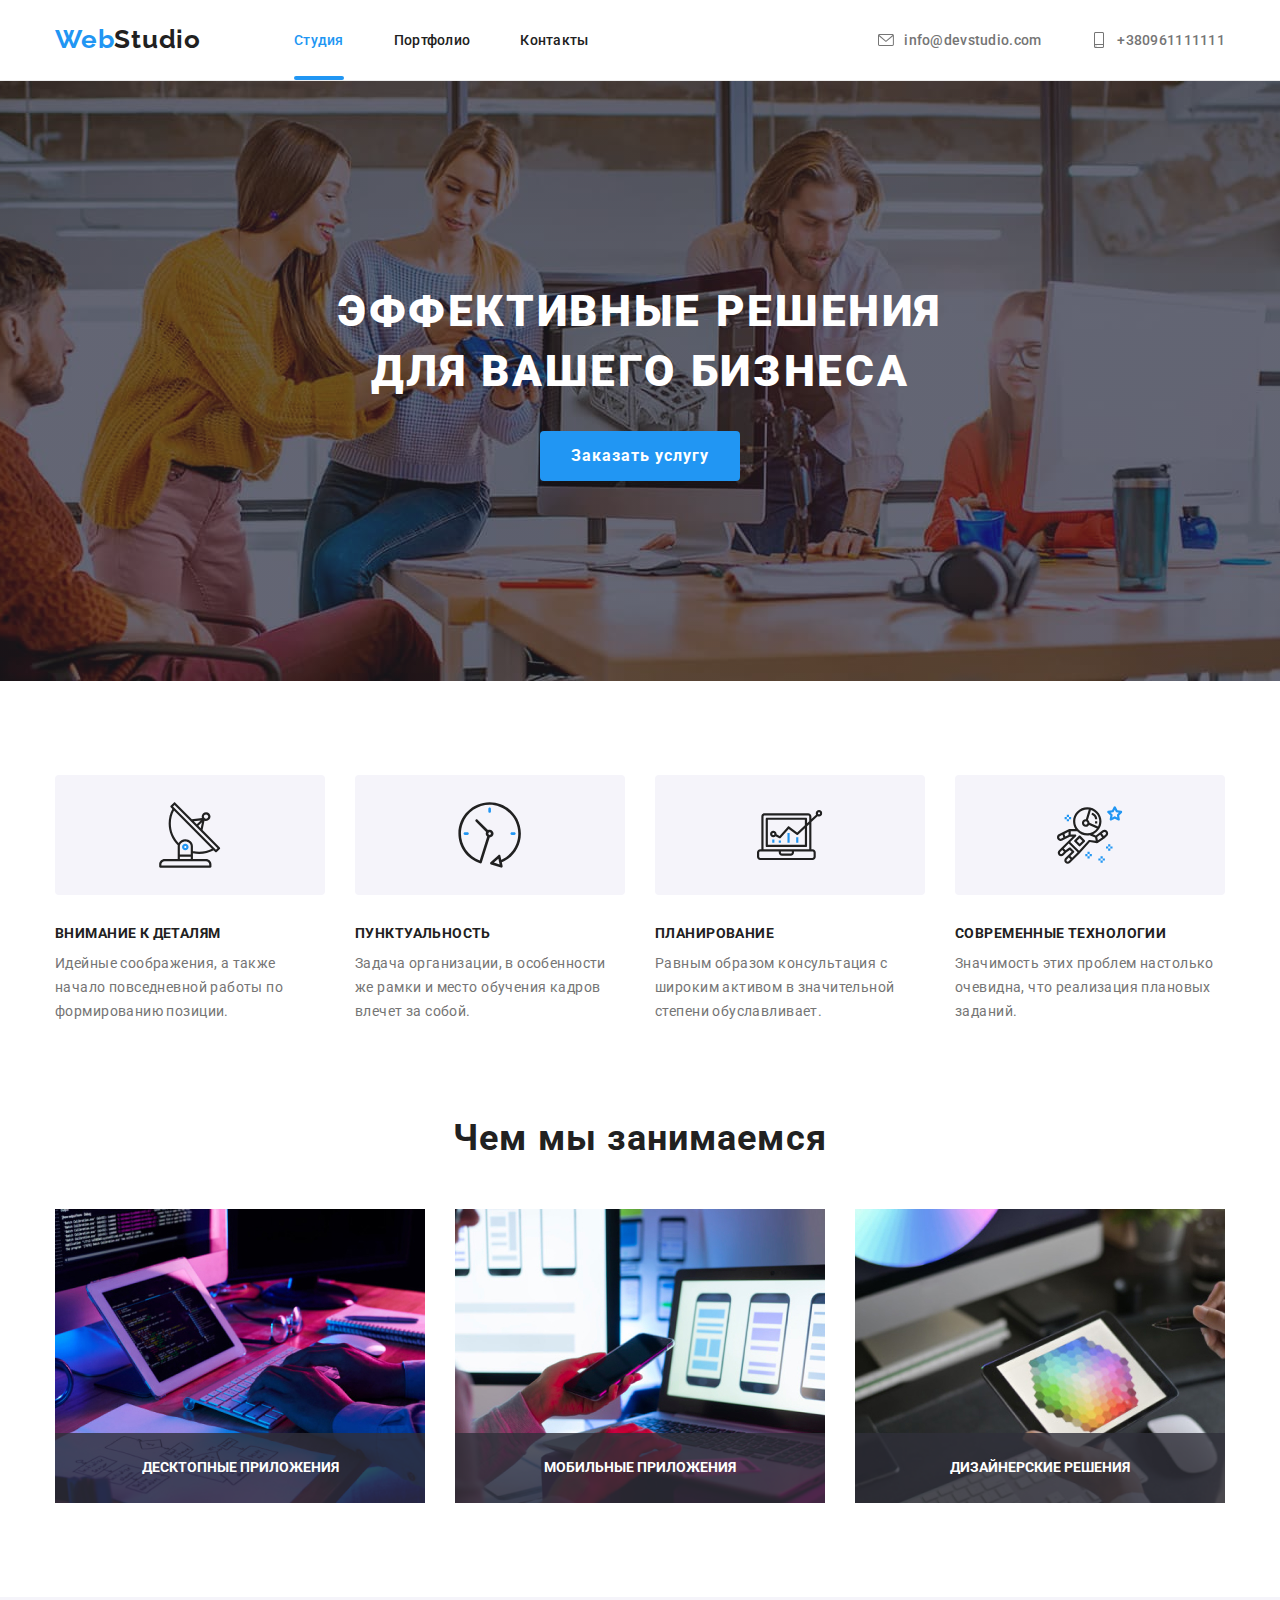
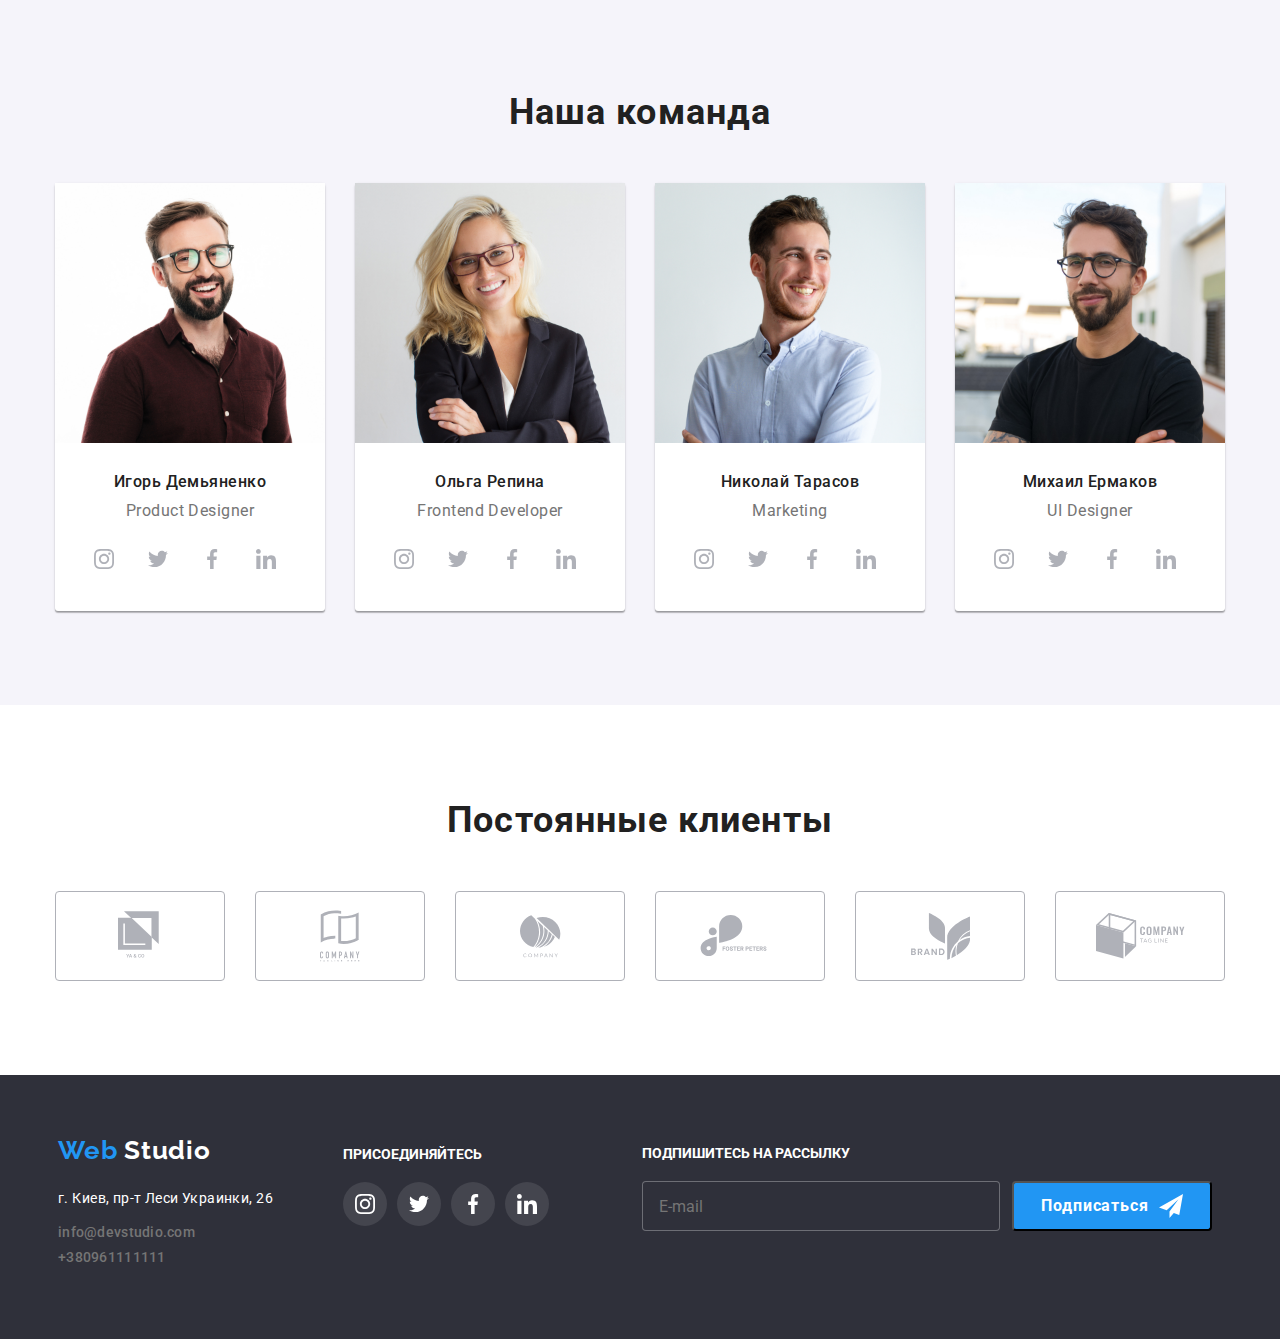
==== index.html @ b6a10d03 "добавила файлы из прошлой рабооты" ====
<!DOCTYPE html>
<html lang="ru">


<head>

<meta charset="UTF-8">
    <meta name="viewport" content="width=device-width, initial-scale=1.0">

    <title>WebStudio</title>

    <!--Подключение файлов-->

<link rel="stylesheet" href="https://cdnjs.cloudflare.com/ajax/libs/modern-normalize/1.0.0/modern-normalize.min.css">
<link rel="stylesheet" href="./CSS/style.css">
<link rel="stylesheet" href="./prettierrc.yaml">
<link href = "https://fonts.googleapis.com/css2?family=Raleway:wght@700&family=Roboto:wght@400;500;700;900&display=swap"
rel = "stylesheet"/>

<body class="font">
    <!--Шапка сайта-->


    <header class="header">
<!--CONTAINER-->
<div class="container nav">
        <nav class="header-nav">
        <a class="text" href="/" ><span class="webtext">Web</span>Studio</a>
        <ul class="nav-list">
            <li class="menu-item"> <a class=" menu-link current" href="./index.html">Студия</a></li>
            <li> <a  class="menu-link" href="./portfolio.html" >Портфолио</a></li>
            <li> <a  class="menu-link" href="#contacts">Контакты</a></li>
        </ul>
        </nav>


        <ul class="contacts-list">
 <li>
     <a class="email" href="info@devstudio">
     <svg class="icon-mail" width="16px" height="12px">
         <use href="./IMG/symbol-defs.svg#icon-envelope">

         </use>
     </svg>
    
    info@devstudio.com</a>
</li>
 <li>
     <a class="email" href="+380961111111">
    <svg class="icon-mail" width="10px" height="16px">
        <use href="./IMG/symbol-defs.svg#icon-smartphone">

        </use>
    </svg>
    +380961111111</a>
</li>
        </ul>
    </div>
    </header>


    <main>
    <!--Герой сайта-->

        <section class="section1">
            <!--CONTAINER-->
<div class="container">
            <h1 class="titlemain">ЭФФЕКТИВНЫЕ РЕШЕНИЯ <br> ДЛЯ ВАШЕГО БИЗНЕСА</h1>
            
            <button data-modal-open type="button" class="bottons_hero"> Заказать услугу</button>
        </div>
        
        </section>
    
    <!--Особенности-->
    <section class="section-box">
        <!--CONTAINER-->
<div class="container">
        <ul class="boxes">
            <li>
                <div class="list-icon">
                    <svg class="icon">
                        <use href="./IMG/symbol-defs.svg#icon-antenna">

                        </use>
                    </svg>
            </div>
            <h3 class="box">Внимание к деталям</h3><p class="p1">Идейные соображения, а также начало повседневной работы по формированию позиции.</p></li>
           
            <li><div class="list-icon">
                <svg class="icon">
                    <use href="./IMG/symbol-defs.svg#icon-clock">

                    </use>
                </svg>
        </div> <h3 class="box">Пунктуальность</h3><p class="p1"> Задача организации, в особенности же рамки и место обучения кадров влечет за собой.</p></li>
           
            <li> <div class="list-icon">
                <svg class="icon">
                    <use href="./IMG/symbol-defs.svg#icon-diagram">

                    </use>
                </svg>
        </div><h3 class="box">Планирование</h3><p class="p1" > Равным образом консультация с широким активом в значительной степени обуславливает.</p></li>
          
            <li> <div class="list-icon">
                <svg class="icon">
                    <use href="./IMG/symbol-defs.svg#icon-astronaut">

                    </use>
                </svg>
        </div><h3 class="box">Современные технологии</h3><p class="p1"> Значимость этих проблем настолько очевидна, что реализация плановых заданий.</p></li>   
        </ul></div>
    </section>


    <!--Чем мы занимаемся-->
    <section class="section-work">
        <!--CONTAINER-->
<div class="container block">
        <h2 class="tittleimg">Чем мы занимаемся</h2>
        <ul class="workphotos">
            <li>
                <div class="image-tumb">
                <img src="./IMG/img.jpg" alt="мужчина печатает на клавитатуре" width="370" height="294" />
            <div class="image-overlay">
                <p>Десктопные приложения</p>
            </div>
            </div></li>
            <li>

                <div class="image-tumb">
                <img src="./IMG/img222.jpg" alt="девушка за ноутбуком держит в руке телефон" width="370" height="294" />
           <div class="image-overlay">
               <p>Мобильные приложения</p>
            </div>
           </div>
        </li>
             <li>
                     <div class="image-tumb">
                         <img src="./IMG/img333.jpg" alt="девушка держит в руке планшет с изображением цветовой гаммы" width="370" height="294" />
                         <div class="image-overlay">
                            <p>Дизайнерские решения</p>
                        </div></div>
                        </li>
        </ul>
    </div>

    </section>


    <!--Наша команда-->
<section class="comand-box">
    <!--CONTAINER-->
<div class="container">
                    <h2 class="textcomand">Наша команда</h2>
                    <ul class="comand">
                        <li class="workers">
                            <img src="./IMG/ProductDesigner.jpg" alt="Член команды " width="270" height="260" />
                            <div class="pfoff">
                                <h3 class="human">Игорь Демьяненко</h3>
                                <p class="profession">Product Designer</p>
                                <ul class="social-list-comand">
                                    <li class="social-item-comand">
                                        <a class="social-link-comand" href="#">
                                            <svg class="social-icon-comand">
                                                <use href="./IMG/symbol-defs.svg#icon-instagram"></use>
                                            </svg>
                                        </a>
                                    </li>
                                    <li class="social-item-comand">
                                        <a class="social-link-comand" href="#">
                                            <svg class="social-icon-comand">
                                                <use href="./IMG/symbol-defs.svg#icon-twitter"></use>
                                            </svg>
                                        </a>
                                    </li>
                                    <li class="social-item-comand">
                                        <a class="social-link-comand" href="#">
                                            <svg class="social-icon-comand">
                                                <use href="./IMG/symbol-defs.svg#icon-facebook"></use>
                                            </svg>
                                        </a>
                                    </li>
                                    <li class="social-item-comand">
                                        <a class="social-link-comand" href="#">
                                            <svg class="social-icon-comand">
                                                <use href="./IMG/symbol-defs.svg#icon-linkedin"></use>
                                            </svg>
                                        </a>
                                    </li>
                                </ul>
                            </div>
                        </li>
                        <li class="workers">
                            <img src="./IMG/FrontendDeveloper.jpg" alt="Член команды " width="270" height="260" />
                            <div class="pfoff">
                                <h3 class="human">Ольга Репина</h3>
                                <p class="profession">Frontend Developer</p>
                                <ul class="social-list-comand">
                                    <li class="social-item-comand">
                                        <a class="social-link-comand" href="#">
                                            <svg class="social-icon-comand">
                                                <use href="./IMG/symbol-defs.svg#icon-instagram"></use>
                                            </svg>
                                        </a>
                                    </li>
                                    <li class="social-item-comand">
                                        <a class="social-link-comand" href="#">
                                            <svg class="social-icon-comand">
                                                <use href="./IMG/symbol-defs.svg#icon-twitter"></use>
                                            </svg>
                                        </a>
                                    </li>
                                    <li class="social-item-comand">
                                        <a class="social-link-comand" href="#">
                                            <svg class="social-icon-comand">
                                                <use href="./IMG/symbol-defs.svg#icon-facebook"></use>
                                            </svg>
                                        </a>
                                    </li>
                                    <li class="social-item-comand">
                                        <a class="social-link-comand" href="#">
                                            <svg class="social-icon-comand">
                                                <use href="./IMG/symbol-defs.svg#icon-linkedin"></use>
                                            </svg>
                                        </a>
                                    </li>
                                </ul>
                            </div>
                        </li>
                        <li class="workers">
                            <img src="./IMG/Marketing.jpg" alt="Член команды " width="270" height="260" />
                            <div class="pfoff">
                                <h3 class="human">Николай Тарасов</h3>
                                <p class="profession">Marketing</p>
                                <ul class="social-list-comand">
                                    <li class="social-item-comand">
                                        <a class="social-link-comand" href="#">
                                            <svg class="social-icon-comand">
                                                <use href="./IMG/symbol-defs.svg#icon-instagram"></use>
                                            </svg>
                                        </a>
                                    </li>
                                    <li class="social-item-comand">
                                        <a class="social-link-comand" href="#">
                                            <svg class="social-icon-comand">
                                                <use href="./IMG/symbol-defs.svg#icon-twitter"></use>
                                            </svg>
                                        </a>
                                    </li>
                                    <li class="social-item-comand">
                                        <a class="social-link-comand" href="#">
                                            <svg class="social-icon-comand">
                                                <use href="./IMG/symbol-defs.svg#icon-facebook"></use>
                                            </svg>
                                        </a>
                                    </li>
                                    <li class="social-item-comand">
                                        <a class="social-link-comand" href="#">
                                            <svg class="social-icon-comand">
                                                <use href="./IMG/symbol-defs.svg#icon-linkedin"></use>
                                            </svg>
                                        </a>
                                    </li>
                                </ul>
                            </div>
                        </li>
                        <li class="workers">
                            <img src="./IMG/UIDesigner.jpg" alt="Член команды " width="270" height="260" />
                            <div class="pfoff">
                                <h3 class="human">Михаил Ермаков</h3>
                                <p class="profession">UI Designer</p>
                                <ul class="social-list-comand">
                                    <li class="social-item-comand">
                                        <a class="social-link-comand" href="#">
                                            <svg class="social-icon-comand">
                                                <use href="./IMG/symbol-defs.svg#icon-instagram"></use>
                                            </svg>
                                        </a>
                                    </li>
                                    <li class="social-item-comand">
                                        <a class="social-link-comand" href="#">
                                            <svg class="social-icon-comand">
                                                <use href="./IMG/symbol-defs.svg#icon-twitter"></use>
                                            </svg>
                                        </a>
                                    </li>

                                    <li class="social-item-comand">
                                        <a class="social-link-comand" href="#">
                                            <svg class="social-icon-comand">
                                                <use href="./IMG/symbol-defs.svg#icon-facebook"></use>
                                            </svg>
                                        </a>
                                    </li>
                                    <li class="social-item-comand">
                                        <a class="social-link-comand" href="#">
                                            <svg class="social-icon-comand">
                                                <use href="./IMG/symbol-defs.svg#icon-linkedin"></use>
                                            </svg>
                                        </a>
                                    </li>
                                </ul>
                            </div>
                        </li>
                    </ul>
                </div>
            </section>

<section class="Clients">
    <!--CONTAINER-->
<div class="container">
    <h2 class="textcomand"> Постоянные клиенты</h2>
    <ul class="clients-list">
        <li><a href="#">
        
            <svg class="logos" width="45" height="50" >
                <use href="./IMG/symbol-defs.svg#icon-logo-1">

                </use>
            </svg>
        </a></li>
        <li><a href="#">
            
            <svg class="logos" width="40" height="52">
            <use href="./IMG/symbol-defs.svg#icon-logo-2">

            </use>
        </svg></a></li>
        <li><a href="#">
            
            <svg class="logos" width="41" height="43">
            <use href="./IMG/symbol-defs.svg#icon-logo-3">

            </use>
        </svg></a></li>
        <li><a href="#">
            
            <svg class="logos" width="80" height="42">
            <use href="./IMG/symbol-defs.svg#icon-logo-4">

            </use>
        </svg></a></li>
        <li><a href="#">
            
            <svg class="logos" width="59" height="47">
            <use href="./IMG/symbol-defs.svg#icon-logo-5">

            </use>
        </svg></a></li>
        <li><a href="#">
            
            <svg class="logos" width="89" height="46">
            <use href="./IMG/symbol-defs.svg#icon-logo-6">

            </use>
        </svg></a></li>
    </ul>
</div>



</section>
</main>
<!--Подвал-->

<!--CONTAINER-->


<footer class="page-footer">
    <div class="container-footer">
        <div class="container-icon">
        <div class="footer-address">
    <div class="logo">
    <a class="textfooter"
     href="/">
     <span class="webtext">Web</span>
     Studio
    </a>
    </div>
    <address>
        <p class="adress">г. Киев, пр-т Леси Украинки, 26</p>
        <ul class=" email">
    <li>
        <a class="email" href="mailto:info@devstudio">info@devstudio.com</a>
    </li>
    <li>
        <a class="email" href="tel:+380961111111">+380961111111</a>
    </li>
</ul>
    </address></div> 



     <div class="social">
         <p class="textsocial"> ПРИСОЕДИНЯЙТЕСЬ</p>



         <ul class="social-list">
             <li class="social-item"> <a class="social-link" href="#"> 
                 <svg class="social-icon" width="20px" height="20px">
                     <use href="./IMG/symbol-defs.svg#icon-instagram">

                     </use>
                </svg></a>
             </li>
             <li class="social-item"><a class="social-link" href="#"> 
                <svg class="social-icon" width="20px" height="20px">
                    <use href="./IMG/symbol-defs.svg#icon-twitter">

                    </use>
               </svg></a></li>
             <li class="social-item" ><a class="social-link" href="#"> 
                <svg class="social-icon" width="20px" height="20px">
                    <use href="./IMG/symbol-defs.svg#icon-facebook">

                    </use>
               </svg></a></li>
             <li class="social-item"><a class="social-link" href="#"> 
                <svg class="social-icon" width="20px" height="20px">
                    <use href="./IMG/symbol-defs.svg#icon-linkedin">

                    </use>
               </svg></a></li>

        
         </ul>
        </div></div>
        
        <div class="mailing-box">
            <form class="form-mailing">
           <p class="mailing-tittle">Подпишитесь на рассылку</p>
        <div class="mailing-mail"><label>
        <input class="mailing-input" type="email" name="E-mail" placeholder="E-mail"></label>
        <button type="submit" class="button-mailing">Подписаться
            <svg class="icon-send" width="24" height="24"> 
        <use href="./IMG/symbol-defs.svg#icon-icon-send"></use>
            </svg>
            
        </button></div>
        </form>
        </div>
     



</div>

</footer>
<div class="backdrop is-hidden" data-modal>

    <div class="modal">
        
        <button class="modal-close" data-modal-close >
            <svg class="close" width="11" height="11">
                <use href="./IMG/symbol-defs.svg#icon-Vector">

                </use>
            </svg>
        </button> 


        <p class="title-modal">Оставьте свои данные, мы вам перезвоним</p>

<form class="form-modal">

<label class="label-form-name" for="names"> Имя</label>
<div class="svg-icon-modal">
 <input class="form-text" type="text" name="names" id="names">
 <svg class="svg-icon-main" width="18" height="18">
    <use class="svg-person" href="./IMG/symbol-defs.svg#icon-person-black">

    </use>
</svg></div>
 

 <label class="label-form-name" for="phone"> Телефон</label>
 <div class="svg-icon-modal">
     <input class="form-text" type="tel" name="phone" id="phone">
 <svg class="svg-icon-main" width="18" height="18">
    <use class="svg-person" href="./IMG/symbol-defs.svg#icon-phone-black"></use>
</svg>
</div>

  
 <label class="label-form-name" for="email"> Почта </label>
 <div class="svg-icon-modal">
 <input class="form-text" type="email" name="email" id="email" >
 <svg class="svg-icon-main" width="18" height="18">
    <use href="./IMG/symbol-defs.svg#icon-email-black">

    </use>
</svg></div>

<label class="label-form-name " for="text">Коментарий</label>
<textarea  
 class="form-comentar" 
 name="comment" id="text" 
 rows="30" 
 placeholder="Введите текст">
</textarea>



<label for="confirm" class="check">
    <input id="confirm" class="check-input" type="checkbox" checked />
    <span class="check-mark">
        <svg class="svg-icon-main" width="18" height="18">
            <use href="./IMG/symbol-defs.svg#icon-icon-input"></use>
        </svg>
    </span>
    <span class="check-text">
        Соглашаюсь с рассылкой и принимаю
        <a href="#">Условия договора</a>
    </span>
</label>


<button class="button-form" type="submit"> Отправить </button>

</form>
    </div>
         </div>
    


<script src="./Js/modal.js"></script>
</body>
</html>
---- CSS/style.css ----
/*Переменные*/
:root {
  --black-text: rgba(33, 33, 33, 1);
  --blue-text: rgba(33, 150, 243, 1);
  --gray-text: rgba(117, 117, 117, 1);
  --white-text: rgba(255, 255, 255, 1);

  --transparent-text06: rgba(255, 255, 255, 0.6);

  --header: rgba(255, 255, 255, 1);
  --footer: rgba(47, 48, 58, 1);

  --booton: rgba(245, 244, 250, 1);

  --background: rgba(47, 48, 58, 1);

  --background-icon: rgba(255, 255, 255, 0.1);

  --main-gradient: rgba(47, 48, 58, 0.4);
  --client-list: rgba(175, 177, 184, 1);
  --border: rgba(238, 238, 238, 1);
}

:root {
  --timing-function: cubic-bezier(0.4, 0, 0.2, 1);
}

/*Шрифт основной*/
.font {
  font-family: "Roboto", sans-serif;
}

/*CCЫЛКИ ДЛЯ КЛАССА КОНТЕЙНЕР*/

.container {
  width: 1200px;
  padding: 0 15px;
  margin: 0 auto;
}
img {
  display: block;
}

/*header*/

.header-nav,
.nav-list,
.contacts-list,
.nav {
  display: flex;
}

.header-nav,
.nav {
  justify-content: space-between;
  align-items: center;
}
.nav-list a {
  padding-top: 32px;
  padding-bottom: 32px;
}
.nav-list li {
  margin-right: 50px;
}
.nav-list {
  margin-top: 0px;
  margin-bottom: 0px;
  margin-left: 93px;
  padding-left: 0px;
}
.nav-list li:last-child {
  margin-right: 0px;
}
.contacts-list {
  margin: 0px;
  padding: 0px;
  list-style: none;
}
.contacts-list a {
  display: flex;
  align-items: center;
  padding-top: 32px;
  padding-bottom: 32px;
}
.contacts-list li:last-child {
  margin-left: 50px;
}
.header {
  border-bottom: 1px solid rgba(236, 236, 236, 1);
}
.text {
  padding-top: 24px;
  padding-bottom: 25px;
}
.text {
  font-family: "Raleway", sans-serif;
  color: var(--black-text);
  font-weight: 700;
  font-size: 26px;
  line-height: 31px;
  letter-spacing: 0.03em;
  text-decoration: none;
}
.webtext {
  color: var(--blue-text);
}

a.menu-link {
  color: var(--black-text);
  text-decoration: none;
  font-weight: 500;
  font-size: 14px;
  line-height: 16px;
  letter-spacing: 0.02em;
}

.menu-link {
  position: relative;
  transition: color 250ms cubic-bezier(0.4, 0, 0.2, 1);
}
.menu-link:hover,
.menu-link:focus,
.menu-link:active {
  color: var(--blue-text);
}
.menu-link.current {
  color: var(--blue-text);
  font-size: 14px;
  text-decoration: none;
}
.email {
  color: var(--gray-text);
  text-decoration: none;
  font-style: normal;
  font-weight: 500;
  font-size: 14px;
  padding: 0px;
  line-height: 16px;
  letter-spacing: 0.02em;
  transition: color 250ms cubic-bezier(0.4, 0, 0.2, 1);
}
.email:hover {
  color: var(--blue-text);
}
.email:focus {
  color: var(--blue-text);
}

.email li:first-child {
  margin: 0 auto;
  margin-bottom: 9px;
}

.menu-link::after {
  content: "";
  display: block;
  width: 100%;
  height: 4px;
  background-color: var(--blue-text);
  border-radius: 2px;
  position: absolute;
  left: 0;
  bottom: 0;
  opacity: 0;
  transition: opacity 250ms var(--timing-function);
}
.menu-link:hover::after {
  opacity: 1;
}
.menu-link:focus::after {
  opacity: 1;
}
.menu-link.current::after {
  opacity: 1;
}

/*HERO main*/

.section1 {
  background-color: var(--background);
  padding: 200px 0;
  background-image: linear-gradient(
      to right,
      var(--main-gradient),
      var(--main-gradient)
    ),
    url("../IMG/header.jpg");
  background-repeat: no-repeat;
  background-position: center;
  background-size: cover;
  height: 600px;
  max-width: 1600px;
  margin-left: auto;
  margin-right: auto;
}
.list-icon {
  display: flex;
  width: 270px;
  height: 120px;
  border-radius: 4px;
  background-color: var(--booton);
  margin-bottom: 30px;
  justify-content: center;
  align-items: center;
}
.icon {
  width: 65.32px;
  height: 70px;
}
.Clients {
  padding-top: 94px;
  padding-bottom: 94px;
}
.clients-list {
  display: flex;
  margin: 50px -15px 0;
  flex-wrap: wrap;
  padding: 0px;
}
.clients-list li {
  height: 90px;
  width: 170px;
  display: flex;
  border-radius: 4px;
  height: 90px;
  width: 170px;
  margin: 0px 15px;
  justify-content: center;
}
.clients-list a:hover {
  color: var(--blue-text);
  border-color: var(--blue-text);
}
.clients-list a:focus {
  color: var(--blue-text);
  border-color: var(--blue-text);
}
.clients-list a {
  color: var(--client-list);
  display: flex;
  border: 1px solid var(--client-list);
  border-radius: 4px;
  height: 100%;
  width: 100%;
  align-items: center;
  justify-content: center;
}
.clients-list svg {
  fill: currentColor;
}
.container-icon {
  display: flex;
  align-items: baseline;
}

/*Иконки для футера*/

.social {
  margin: 0px;
  margin-left: 70px;
}
.social li {
  margin-right: 10px;
}
.social p {
  display: inline-block;
  margin-bottom: 20px;
  font-weight: 700;
  font-size: 14px;
  line-height: 16.4px;
  text-transform: uppercase;
  color: var(--white-text);
}
.textsocial {
  display: block;
  margin: 0px;
}
.social-list {
  padding: 0px;
  margin: 0px;
  display: flex;
  justify-content: space-between;
}
.social-item {
  margin: 0px;
  padding: 0px;
  margin-right: 10px;
}
.social-item:last-child {
  margin-right: 0px;
}
.social-icon {
  fill: var(--white-text);
}
.social-list-comand {
  display: flex;
  margin: 0px;
  padding: 0px;
  justify-content: center;
  text-align: center;
  margin-top: 16px;
}
.social-icon-comand {
  width: 20px;
  height: 20px;
}
.social-link-comand {
  margin: 0px;
  padding: 0px;
  display: flex;
  width: 44px;
  height: 44px;
  fill: var(--client-list);
  justify-content: center;
  align-items: center;
  border-radius: 50%;
  transition: fill 250ms cubic-bezier(0.4, 0, 0.2, 1);
  transition: background-color 250ms cubic-bezier(0.4, 0, 0.2, 1);
}
.social-link-comand:hover {
  fill: var(--white-text);
  background-color: var(--blue-text);
}
.social-link-comand:focus {
  fill: var(--white-text);
  background-color: var(--blue-text);
  border-radius: 50%;
}
.social-item-comand {
  margin: 0px;
  padding: 0px;
  margin-right: 10px;
}
.social-link {
  background-color: var(--background-icon);
  border-radius: 50%;
  width: 44px;
  height: 44px;
  display: flex;
  justify-content: center;
  align-items: center;
  transition: background-color 250ms cubic-bezier(0.4, 0, 0.2, 1);
}
.social-link:hover {
  background-color: var(--blue-text);
}
.social-link:focus {
  background-color: var(--blue-text);
}

.icon-mail {
  fill: currentColor;
  margin-right: 10px;
  width: 16px;
  height: 16px;
}
.image-tumb {
  position: relative;
}
.image-overlay {
  content: "";
  position: absolute;
  bottom: 0;
  width: 100%;
  height: 70px;
  text-align: center;
  font-weight: 700;
  line-height: 1.14;
  font-size: 14px;
  text-transform: uppercase;
  padding-top: 27px;
  color: var(--white-text);
  background-color: rgba(47, 48, 58, 0.8);
}
.image-overlay p {
  margin-bottom: 0px;
  margin-top: 0px;
  padding: 0px;
}

/*Форма для рассылки в футере*/

.mailing-box {
  margin: 10px;
  width: 570px;
  margin-left: 93px;
}
.mailing-tittle {
  margin-bottom: 20px;
  font-weight: 700;
  font-size: 14px;
  line-height: 16.4px;
  text-transform: uppercase;
  color: var(--white-text);
  margin: auto;
  margin-bottom: 20px;
}
.mailing-mail {
  display: flex;
  justify-content: space-between;
}

.mailing-input {
  color: var(--white-text);
  padding-left: 16px;
  width: 358px;
  height: 50px;
  border: 1px solid rgba(255, 255, 255, 0.3);
  background-color: rgba(47, 48, 58, 1);
  border-radius: 4px;
}
.button-mailing {
  display: flex;
  width: 200px;
  height: 50px;
  background-color: var(--blue-text);
  color: var(--white-text);
  font-weight: 700;
  font-size: 16px;
  line-height: 30px;
  letter-spacing: 0.06em;
  align-items: center;
  justify-content: center;
  border-radius: 4px;
}
.icon-send {
  fill: var(--white-text);
  margin-left: 10px;
  text-align: center;
}
.container-footer {
  display: flex;
  justify-content: center;
}

.titlemain {
  text-align: center;
  margin: 0 auto;
}

.bottons_hero {
  display: block;
  text-align: center;
  border-radius: 4px;
  border: none;
  margin: 0 auto;
  margin-top: 30px;
}

/*Создание модального окна*/

.backdrop {
  overflow: scroll;
  position: fixed;
  top: 0px;
  left: 0px;
  width: 100%;
  height: 100%;
  background-color: rgba(0, 0, 0, 0.2);
  transition: opacity 350ms cubic-bezier(0.47, 0, 0.745, 0.715);
}

.backdrop.is-hidden {
  visibility: hidden;
  opacity: 0;
  pointer-events: none;
}

.modal {
  position: absolute;
  top: 50%;
  left: 50%;
  transform: translate(-50%, -50%);
  width: 528px;
  background-color: var(--white-text);
  padding: 40px;
  height: 581px;
  overflow-y: auto;
  border-radius: 4px;

  box-shadow: 0px 2px 1px 0px rgba(0, 0, 0, 0.2),
    0px 1px 1px 0px rgba(0, 0, 0, 0.14), 0px 1px 3px 0px rgba(0, 0, 0, 0.12);
}

.close {
  position: absolute;
}
.modal-close {
  position: absolute;
  right: 8px;
  top: 8px;
  display: flex;
  align-items: center;
  justify-content: center;
  width: 30px;
  height: 30px;
  margin-left: auto;
  border: 1px solid rgba(0, 0, 0, 0.1);
  border-radius: 50%;
  cursor: pointer;
}
.modal-close:hover {
  fill: var(--blue-text);
}

/*Форма для отправки данных в модальном окне*/
.modal {
  overflow: hidden;
}
.title-modal {
  margin: 0px;
  text-align: center;
  font-family: "Roboto", sans-serif;
  font-style: normal;
  font-weight: 700;
  color: var(--black-text);
  font-size: 20px;
  line-height: 23.44px;
  letter-spacing: 0.03em;
}
.label-form-name {
  position: relative;
  margin-top: 10px;
  margin-bottom: 4px;
  display: flex;
  flex-direction: column;
  text-align: start;
  font-family: "Roboto", sans-serif;
  font-weight: 400;
  font-style: normal;
  font-size: 12px;
  letter-spacing: 00.01em;
  line-height: 14px;
  color: rgba(117, 117, 117, 1);
  letter-spacing: 0.04em;
}
.form-text {
  padding-left: 45px;
  width: 448px;
  height: 40px;
  border: 1px solid rgba(33, 33, 33, 0.2);
  transition: border 250ms cubic-bezier(0.4, 0, 0.2, 1);
  border-radius: 4px;
  cursor: pointer;
}
.form-text:focus {
  outline: none;
  border-color: var(--blue-text);
}
.form-text:focus + .svg-icon-main {
  fill: var(--blue-text);
}

.svg-icon-modal {
  position: relative;
}
.svg-icon-main {
  padding: 0px;
  position: absolute;
  left: 15px;
  top: 13px;
}

.checkbox-mailing-main {
  margin-bottom: 30px;
}
.checkbox-mailing-main label {
  display: flex;
  margin-top: 30px;
}

.form-comentar {
  margin-bottom: 27px;
  padding: 12px 16px;
  width: 448px;
  height: 120px;
  resize: none;
  border: 1px solid rgba(33, 33, 33, 0.2);
  transition: border 250ms cubic-bezier(0.4, 0, 0.2, 1);
  border-radius: 4px;
  cursor: text;
}

.form-comentar:focus {
  outline: none;
  border-color: var(--blue-text);
}
.check a {
  text-decoration: underline;
}

.check {
  display: flex;
  align-items: center;
  font-family: "Roboto", sans-serif;
  font-weight: 400;
  color: rgba(117, 117, 117, 1);
  font-size: 14px;
  line-height: 1;
  letter-spacing: 0.03em;
  cursor: pointer;
}

.check-input {
  position: absolute;
  visibility: hidden;
  opacity: 0;
  height: 1px;
  width: 1px;
}

.check-mark {
  position: relative;
  display: block;
  height: 18px;
  width: 18px;
  margin-right: 10px;
  border: 1px solid rgba(33, 33, 33, 0.2);
  border-radius: 4px;
}

.check-mark svg {
  opacity: 0;
  top: 0;
  left: 0;
  transition: 0.3s ease-in-out;
}

.check-input:checked ~ .check-mark {
  border-color: transparent;
}

.check-input:checked ~ .check-mark > svg {
  opacity: 1;
}

.button-form {
  margin: auto;
  margin-top: 30px;
  display: table;
  font-weight: 700;
  font-size: 16px;
  border: none;
  letter-spacing: 00.06em;
  width: 200px;
  height: 50px;
  color: var(--white-text);
  background-color: var(--blue-text);
  box-shadow: 0px 4px 4px 0px rgba(0, 0, 0, 0.15);
  transition: box-shadow 250ms cubic-bezier(0.4, 0, 0.2, 1);
  border-radius: 4px;
  cursor: pointer;
}

.boxes {
  display: flex;
  padding-left: 0px;
  list-style: none;
  margin: 0px;
}
.section-box {
  padding-top: 94px;
  padding-bottom: 94px;
}
.section-work {
  padding-bottom: 94px;
}
.comand-box {
  padding-top: 94px;
  padding-bottom: 94px;
}
.pfoff {
  padding: 30px 20px;
}
.boxes li {
  width: 270px;
}
.boxes li:not(:last-child) {
  margin-right: 30px;
}
.tittleimg {
  text-align: center;
  margin-bottom: 50px;
  margin: 0 auto;
  margin-bottom: 50px;
}

.workphotos {
  display: flex;
  padding-left: 0px;
  padding-right: 0px;
  margin: 0px;
}
.workphotos li:not(:last-child) {
  margin-right: 30px;
  list-style: none;
}
.bottons_hero {
  color: var(--white-text);
  font-family: inherit;
  font-weight: 700;
  font-size: 16px;
  width: 200px;
  height: 50px;
  line-height: 30px;
  letter-spacing: 0.06em;
  background-color: var(--blue-text);
  cursor: pointer;
}

.box-portfolio {
  position: relative;
  overflow: hidden;
}
.box-overlay {
  position: absolute;
  top: 0;
  left: 0;
  width: 100%;
  height: 100%;
  transform: translateY(100%);
  color: var(--white-text);
  padding: 63px 24px;
  line-height: 1.55;
  font-size: 18px;
  bottom: 0px;
  background-color: var(--blue-text);
  transition: transform 250ms cubic-bezier(0.4, 0, 0.2, 1);
}
.item:hover .box-overlay {
  transform: translateY(0);
  cursor: pointer;
}
.item:focus .box-overlay {
  transform: translateY(0);
}

a {
  text-decoration: none;
}

.box-overlay p {
  margin: 0px;
}

.titlemain {
  color: var(--white-text);
  font-weight: 900;
  font-size: 44px;
  line-height: 60px;
  letter-spacing: 0.06em;
  align-items: center;
}
.box {
  margin-top: 0px;
  margin-bottom: 0px;
}

.p1 {
  margin-top: 10px;
  margin-bottom: 0px;
}
.textcomand {
  text-align: center;
  margin-bottom: 50px;
  margin: 0 auto;
  margin-bottom: 50px;
}

.comand {
  display: flex;
  padding: 0px;
  margin: 0 auto;
}

.comand .workers {
  box-shadow: 0px 2px 1px 0px rgba(0, 0, 0, 0.2),
    0px 1px 1px 0px rgba(0, 0, 0, 0.14), 0px 1px 3px 0px rgba(0, 0, 0, 0.12);
  border-radius: 3px;
  max-width: 270px;
  background-color: var(--white-text);
}
.comand .workers:not(:last-child) {
  margin-right: 30px;
}
.human {
  text-align: center;
  margin-bottom: 10px;
  margin-top: 0px;
}
.profession {
  text-align: center;
  margin: 0 auto;
}

.item {
  border: 1px solid var(--border);
}
.work {
  margin: 0px;
  margin-bottom: 4px;
}
.web {
  margin: 0px;
}

.box {
  color: var(--black-text);
  font-weight: bold;
  font-size: 14px;
  line-height: 16px;
  letter-spacing: 0.03em;
  text-transform: uppercase;
}

.p1 {
  color: var(--gray-text);
  font-weight: normal;
  font-size: 14px;
  line-height: 24px;
  letter-spacing: 0.03em;
}

.tittleimg {
  color: var(--black-text);
  font-weight: 700;
  font-size: 36px;
  line-height: 42.19px;
  letter-spacing: 0.03em;
  align-items: center;
}

.comand-box {
  background-color: rgba(245, 244, 250, 1);
}

.textcomand {
  color: var(--black-text);
  font-weight: 700;
  font-size: 36px;
  line-height: 42.19px;
  letter-spacing: 0.03em;
  align-items: center;
}

.human {
  color: var(--black-text);
  font-weight: 500;
  font-size: 16px;
  line-height: 18.75px;
  letter-spacing: 0.03em;
  align-items: center;
}
.profession {
  color: var(--gray-text);
  font-weight: 400;
  font-size: 16px;
  line-height: 18.75px;
  letter-spacing: 0.03em;
  align-items: center;
}

/*FOOTER*/

.footer {
  margin: auto;
}
.textfooter {
  margin: 0 auto;
}
address {
  margin-top: 20px;
}
.adress {
  margin: 0 auto;
  margin-bottom: 9px;
}

.email li:first-child {
  margin: 0 auto;
  margin-bottom: 9px;
}

footer {
  background-color: var(--footer);
  padding-top: 60px;
  padding-bottom: 60px;
}

.textfooter {
  font-family: "Raleway", sans-serif;
  color: white;
  font-weight: 700;
  font-size: 26px;
  line-height: 31px;
  letter-spacing: 0.03em;
  text-decoration: none;
}

.adress {
  color: var(--white-text);
  font-weight: 400;
  font-style: normal;
  font-size: 14px;
  line-height: 24px;
  letter-spacing: 0.03em;
}

/*MAIN страницы портфолио*/

.btns-list {
  display: flex;
  justify-content: center;
  margin: 0px;
  padding-left: 0px;
}
.btns-list .btn {
  border-radius: 4px;
  border: none;
  padding: 6px 22px;
  transition: box-shadow 250ms cubic-bezier(0.4, 0, 0.2, 1);
  font-family: "Roboto", sans-serif;
  color: var(--black-text);
  background-color: var(--booton);
  font-weight: 500;
  font-size: 16px;
  line-height: 26px;
  letter-spacing: 0.03em;
  align-items: center;
}

.buttonss {
  margin-right: 8px;
}

.buttonss:last-child {
  margin-right: 0px;
}

.btns-list .btn:hover {
  box-shadow: 0px 2px 2px 0px rgba(0, 0, 0, 0.12),
    0px 1px 2px 0px rgba(0, 0, 0, 0.08), 0px 3px 1px 0px rgba(0, 0, 0, 0.1);
}
.btns-list .btn:focus {
  box-shadow: 0px 2px 2px 0px rgba(0, 0, 0, 0.12),
    0px 1px 2px 0px rgba(0, 0, 0, 0.08), 0px 3px 1px 0px rgba(0, 0, 0, 0.1);
}

.flex-container {
  display: flex;
  flex-wrap: wrap;
  padding-left: 0px;
  padding-right: 0px;
  margin-top: 50px;
  margin-bottom: 0px;
}
.tex {
  padding-top: 20px;
  padding-right: 24px;
  padding-bottom: 20px;
  padding-left: 24px;
}

.flex-container li {
  width: 370px;
  margin-right: 30px;
  margin-bottom: 30px;
  transition: box-shadow 250ms cubic-bezier(0.4, 0, 0.2, 1);
}
.flex-container li:nth-child(3n) {
  margin-right: 0;
}
.flex-container li:nth-last-child(-n + 3) {
  margin-bottom: 0;
}

.flex-container li:hover {
  box-shadow: 1px 4px 6px 0px rgba(0, 0, 0, 0.16),
    0px 4px 4px 0px rgba(0, 0, 0, 0.06), 0px 1px 1px 0px rgba(0, 0, 0, 0.12);
}

.btn:hover,
.btn:focus {
  background-color: var(--blue-text);
  color: var(--white-text);
}
.work {
  color: var(--black-text);
  font-weight: 700;
  font-size: 18px;
  line-height: 36px;
  letter-spacing: 0.06em;
  text-decoration: none;
}

.web {
  color: var(--gray-text);
  font-weight: 400;
  font-size: 16px;
  line-height: 30px;
  letter-spacing: 0.03em;
}

li {
  list-style-type: none;
}
.a {
  display: block;
}
.classa {
  text-decoration: none;
}

.visually-hidden {
  position: absolute;
  width: 1px;
  height: 1px;
  margin: -1px;
  border: 0;
  padding: 0;
  clip: rect(0 0 0 0);
  overflow: hidden;
}
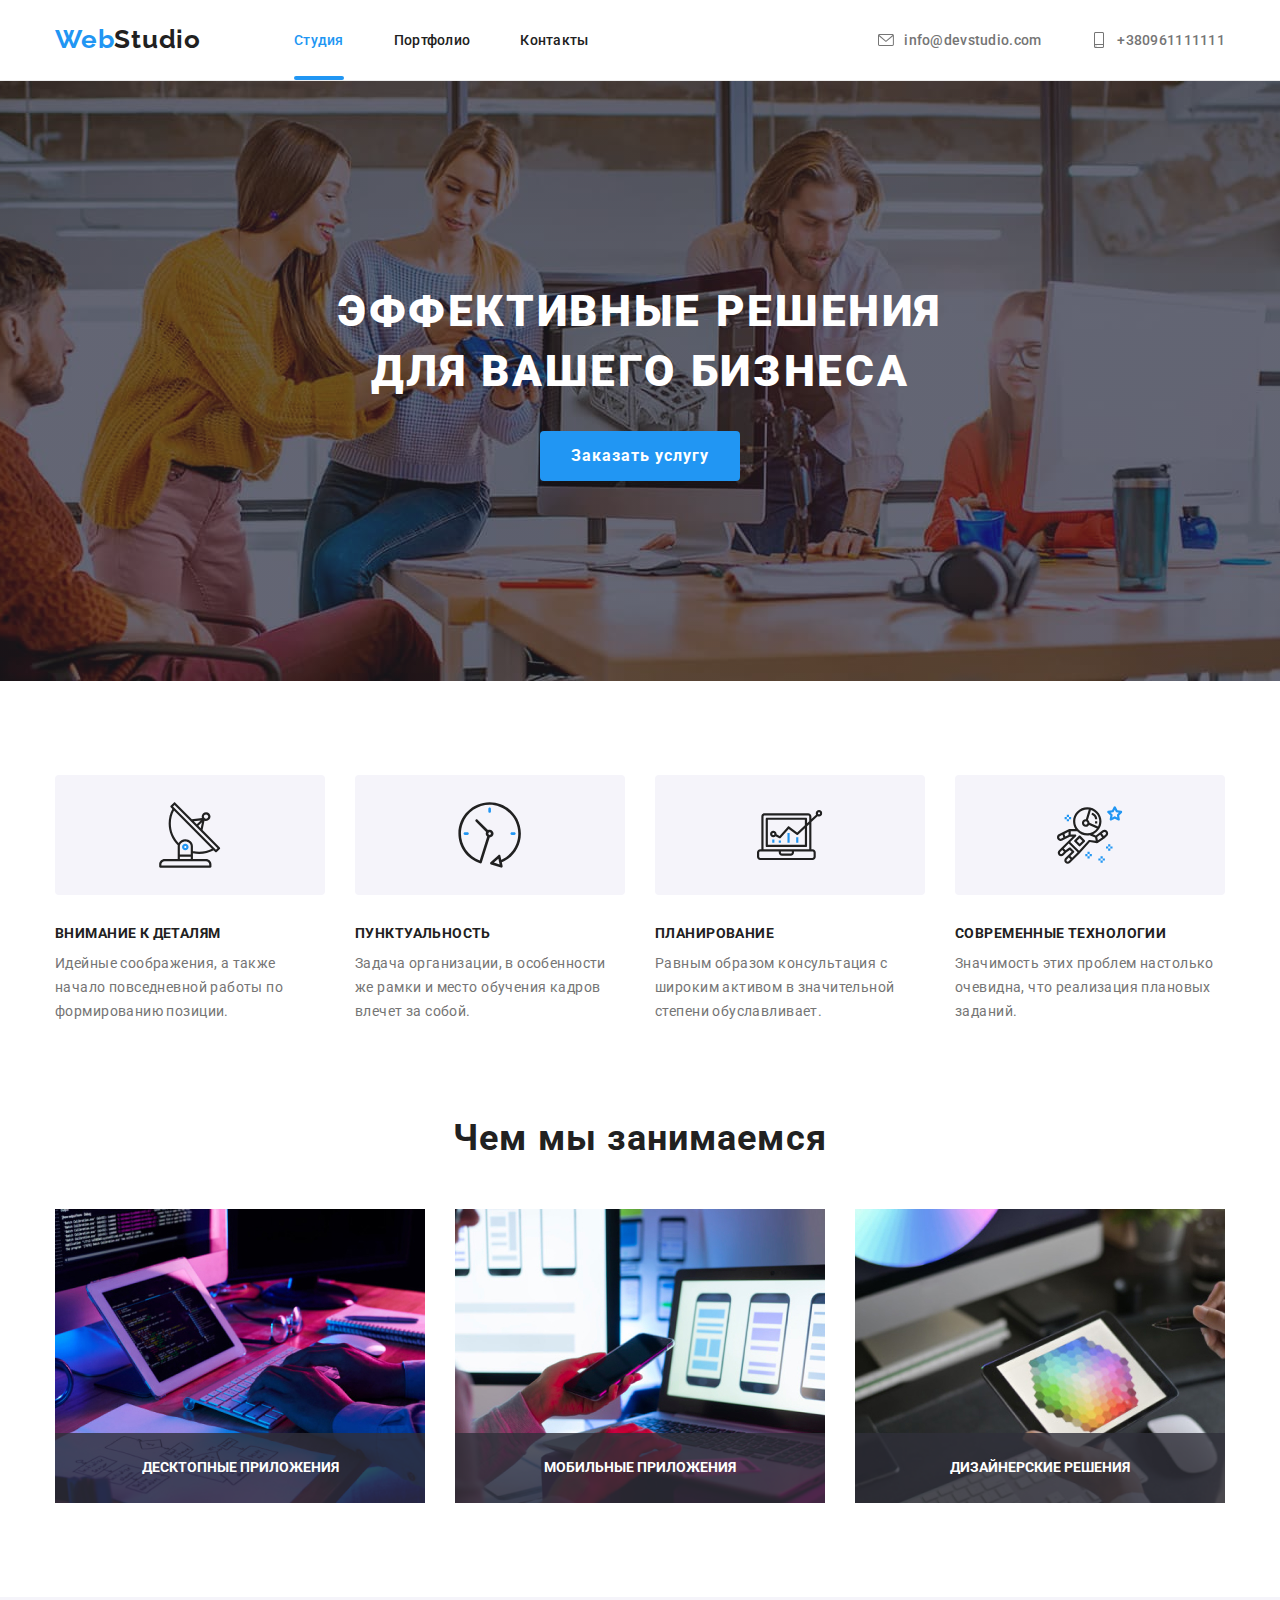
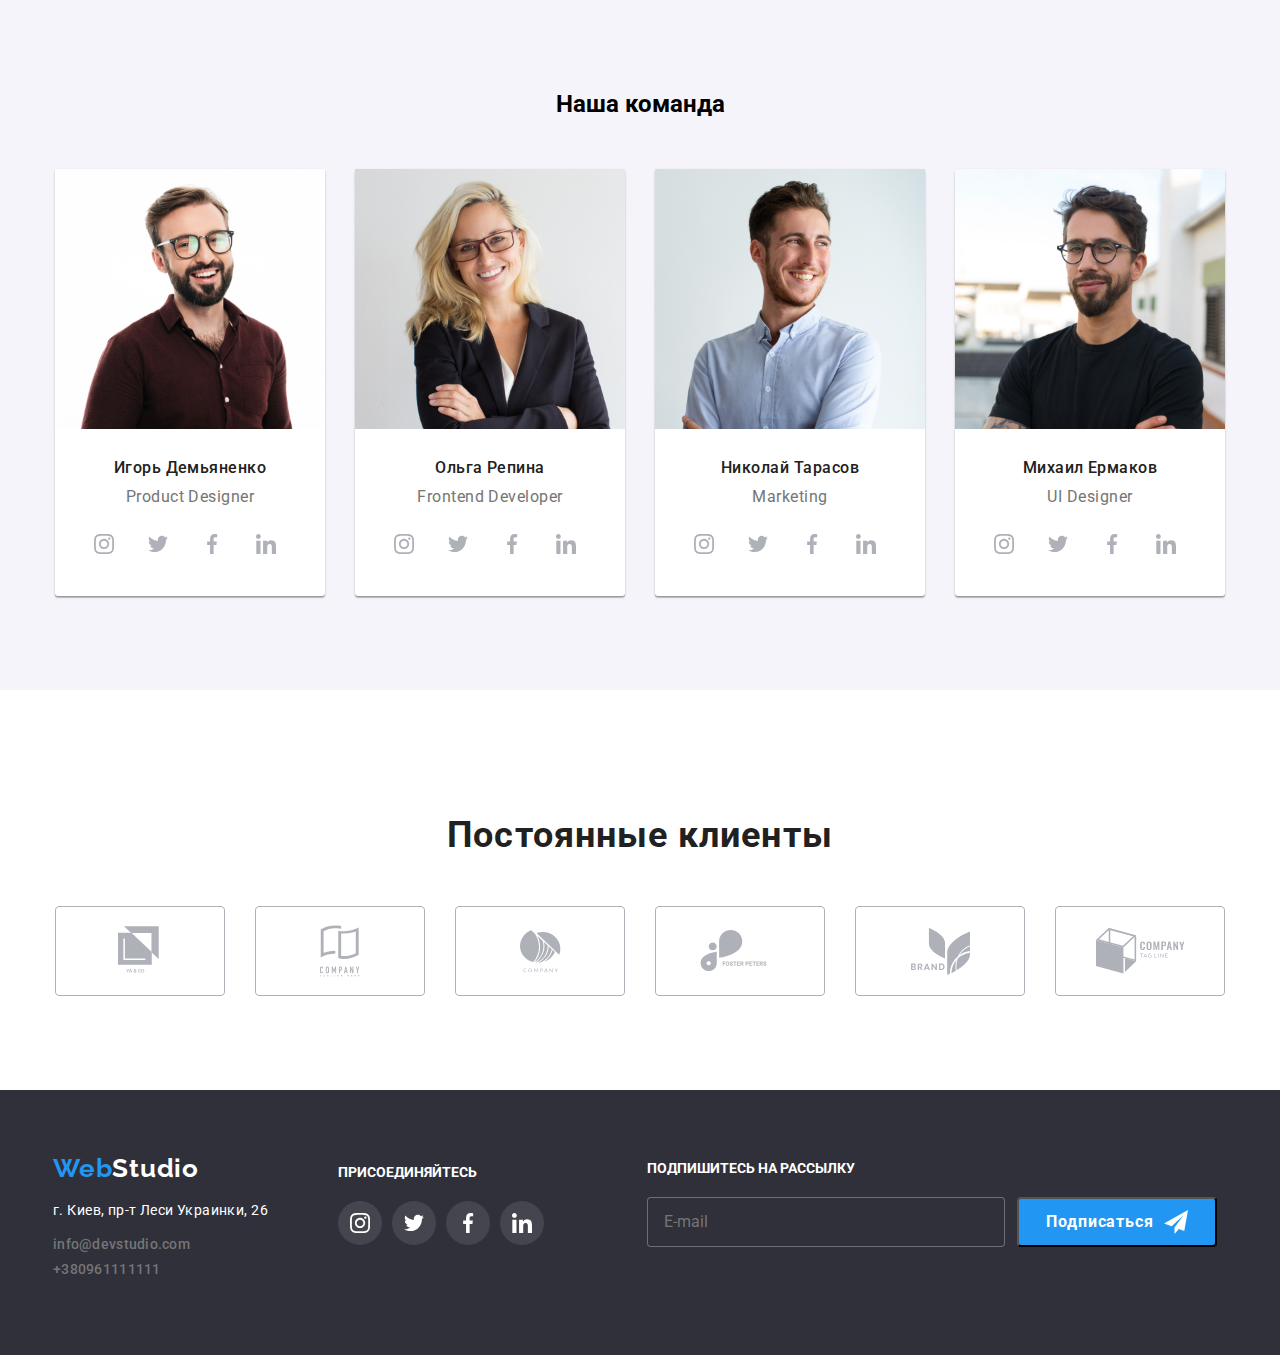
==== commit a9405312: "замена классов по методике БЭМ" ====
--- a/index.html
+++ b/index.html
@@ -20,24 +20,26 @@
 <body class="font">
     <!--Шапка сайта-->
 
-
-    <header class="header">
 <!--CONTAINER-->
-<div class="container nav">
-        <nav class="header-nav">
-        <a class="text" href="/" ><span class="webtext">Web</span>Studio</a>
-        <ul class="nav-list">
-            <li class="menu-item"> <a class=" menu-link current" href="./index.html">Студия</a></li>
-            <li> <a  class="menu-link" href="./portfolio.html" >Портфолио</a></li>
-            <li> <a  class="menu-link" href="#contacts">Контакты</a></li>
-        </ul>
-        </nav>
-
-
-        <ul class="contacts-list">
- <li>
-     <a class="email" href="info@devstudio">
-     <svg class="icon-mail" width="16px" height="12px">
+    <header class="page-header">
+     <div class="container nav">
+             <!--Logo-->
+                <nav class="page-header__nav">
+                     <a class="logo" href="/" >
+                        <span class="logo__text--blue">Web</span>Studio</a>
+
+                      <ul class="site-nav">
+                         <li class="site-nav__item"> <a class=" site-nav__link site-nav__link--current" href="./index.html">Студия</a></li>
+                         <li class="site-nav__item"> <a  class="site-nav__link" href="./portfolio.html" >Портфолио</a></li>
+                         <li class="site-nav__item"> <a  class="site-nav__link" href="#contacts">Контакты</a></li>
+                     </ul>
+                 </nav>
+
+
+        <ul class="contact">
+ <li class="contact__item">
+     <a class="contact__email" href="info@devstudio">
+     <svg class="contact__icon" width="16px" height="12px">
          <use href="./IMG/symbol-defs.svg#icon-envelope">
 
          </use>
@@ -45,9 +47,9 @@
     
     info@devstudio.com</a>
 </li>
- <li>
-     <a class="email" href="+380961111111">
-    <svg class="icon-mail" width="10px" height="16px">
+ <li class="contact__item">
+     <a class="contact__email" href="+380961111111">
+    <svg class="contact__icon" width="10px" height="16px">
         <use href="./IMG/symbol-defs.svg#icon-smartphone">
 
         </use>
@@ -62,85 +64,95 @@
     <main>
     <!--Герой сайта-->
 
-        <section class="section1">
+        <section class="hero">
             <!--CONTAINER-->
 <div class="container">
-            <h1 class="titlemain">ЭФФЕКТИВНЫЕ РЕШЕНИЯ <br> ДЛЯ ВАШЕГО БИЗНЕСА</h1>
-            
-            <button data-modal-open type="button" class="bottons_hero"> Заказать услугу</button>
+            <h1 class="hero__title">ЭФФЕКТИВНЫЕ РЕШЕНИЯ <br> ДЛЯ ВАШЕГО БИЗНЕСА</h1>
+            
+            <button data-modal-open type="button" class="hero__button"> Заказать услугу</button>
         </div>
         
         </section>
     
+
+
+
     <!--Особенности-->
-    <section class="section-box">
+    <section class="features">
         <!--CONTAINER-->
 <div class="container">
-        <ul class="boxes">
-            <li>
-                <div class="list-icon">
-                    <svg class="icon">
+        <ul class="features__list">
+            <li class="features__item">
+                <div class="features__icon">
+                    <svg class="features__svg">
                         <use href="./IMG/symbol-defs.svg#icon-antenna">
 
                         </use>
                     </svg>
             </div>
-            <h3 class="box">Внимание к деталям</h3><p class="p1">Идейные соображения, а также начало повседневной работы по формированию позиции.</p></li>
+            <h3 class="features__title">Внимание к деталям</h3>
+            <p class="features__about">Идейные соображения, а также начало повседневной работы по формированию позиции.</p></li>
            
-            <li><div class="list-icon">
-                <svg class="icon">
+            <li class="features__item">
+                <div class="features__icon">
+                <svg class="features__svg">
                     <use href="./IMG/symbol-defs.svg#icon-clock">
 
                     </use>
                 </svg>
-        </div> <h3 class="box">Пунктуальность</h3><p class="p1"> Задача организации, в особенности же рамки и место обучения кадров влечет за собой.</p></li>
+        </div> <h3 class="features__title">Пунктуальность</h3>
+        <p class="features__about"> Задача организации, в особенности же рамки и место обучения кадров влечет за собой.</p></li>
            
-            <li> <div class="list-icon">
-                <svg class="icon">
+            <li class="features__item">
+                 <div class="features__icon">
+                <svg class="features__svg">
                     <use href="./IMG/symbol-defs.svg#icon-diagram">
 
                     </use>
                 </svg>
-        </div><h3 class="box">Планирование</h3><p class="p1" > Равным образом консультация с широким активом в значительной степени обуславливает.</p></li>
+        </div><h3 class="features__title">Планирование</h3>
+        <p class="features__about" > Равным образом консультация с широким активом в значительной степени обуславливает.</p></li>
           
-            <li> <div class="list-icon">
-                <svg class="icon">
+            <li class="features__item"> 
+                <div class="features__icon">
+                <svg class="features__svg">
                     <use href="./IMG/symbol-defs.svg#icon-astronaut">
 
                     </use>
                 </svg>
-        </div><h3 class="box">Современные технологии</h3><p class="p1"> Значимость этих проблем настолько очевидна, что реализация плановых заданий.</p></li>   
+        </div><h3 class="features__title">Современные технологии</h3>
+        <p class="features__about"> Значимость этих проблем настолько очевидна, что реализация плановых заданий.</p></li>   
         </ul></div>
     </section>
 
 
     <!--Чем мы занимаемся-->
-    <section class="section-work">
+    <section class="work">
         <!--CONTAINER-->
 <div class="container block">
-        <h2 class="tittleimg">Чем мы занимаемся</h2>
-        <ul class="workphotos">
-            <li>
-                <div class="image-tumb">
+        <h2 class="work__title">Чем мы занимаемся</h2>
+        <ul class="work__list">
+            <li class="work__item">
+                <div class="work__image">
                 <img src="./IMG/img.jpg" alt="мужчина печатает на клавитатуре" width="370" height="294" />
-            <div class="image-overlay">
-                <p>Десктопные приложения</p>
+            <div class="work__overlay">
+                <p class="work__about">Десктопные приложения</p>
             </div>
             </div></li>
-            <li>
-
-                <div class="image-tumb">
+            <li class="work__item">
+
+                <div class="work__image">
                 <img src="./IMG/img222.jpg" alt="девушка за ноутбуком держит в руке телефон" width="370" height="294" />
-           <div class="image-overlay">
-               <p>Мобильные приложения</p>
+           <div class="work__overlay">
+               <p class="work__about">Мобильные приложения</p>
             </div>
            </div>
         </li>
-             <li>
-                     <div class="image-tumb">
+             <li class="work__item">
+                     <div class="work__image">
                          <img src="./IMG/img333.jpg" alt="девушка держит в руке планшет с изображением цветовой гаммы" width="370" height="294" />
-                         <div class="image-overlay">
-                            <p>Дизайнерские решения</p>
+                         <div class="work__overlay">
+                            <p class="work__about">Дизайнерские решения</p>
                         </div></div>
                         </li>
         </ul>
@@ -150,40 +162,40 @@
 
 
     <!--Наша команда-->
-<section class="comand-box">
+<section class="section-comand">
     <!--CONTAINER-->
 <div class="container">
-                    <h2 class="textcomand">Наша команда</h2>
-                    <ul class="comand">
-                        <li class="workers">
+                    <h2 class="section-comand__title">Наша команда</h2>
+                    <ul class="section-comand__list">
+                        <li class="section-comand__item">
                             <img src="./IMG/ProductDesigner.jpg" alt="Член команды " width="270" height="260" />
-                            <div class="pfoff">
-                                <h3 class="human">Игорь Демьяненко</h3>
-                                <p class="profession">Product Designer</p>
-                                <ul class="social-list-comand">
-                                    <li class="social-item-comand">
-                                        <a class="social-link-comand" href="#">
+                            <div class="section-comand__worker">
+                                <h3 class="section-comand__name">Игорь Демьяненко</h3>
+                                <p class="section-comand__profession">Product Designer</p>
+                                <ul class="social-list__icon">
+                                    <li class="social-list__item">
+                                        <a class="social-list__link" href="#">
                                             <svg class="social-icon-comand">
                                                 <use href="./IMG/symbol-defs.svg#icon-instagram"></use>
                                             </svg>
                                         </a>
                                     </li>
-                                    <li class="social-item-comand">
-                                        <a class="social-link-comand" href="#">
+                                    <li class="social-list__item">
+                                        <a class="social-list__link" href="#">
                                             <svg class="social-icon-comand">
                                                 <use href="./IMG/symbol-defs.svg#icon-twitter"></use>
                                             </svg>
                                         </a>
                                     </li>
-                                    <li class="social-item-comand">
-                                        <a class="social-link-comand" href="#">
+                                    <li class="social-list__item">
+                                        <a class="social-list__link" href="#">
                                             <svg class="social-icon-comand">
                                                 <use href="./IMG/symbol-defs.svg#icon-facebook"></use>
                                             </svg>
                                         </a>
                                     </li>
-                                    <li class="social-item-comand">
-                                        <a class="social-link-comand" href="#">
+                                    <li class="social-list__item">
+                                        <a class="social-list__link" href="#">
                                             <svg class="social-icon-comand">
                                                 <use href="./IMG/symbol-defs.svg#icon-linkedin"></use>
                                             </svg>
@@ -192,35 +204,35 @@
                                 </ul>
                             </div>
                         </li>
-                        <li class="workers">
+                        <li class="section-comand__item">
                             <img src="./IMG/FrontendDeveloper.jpg" alt="Член команды " width="270" height="260" />
-                            <div class="pfoff">
-                                <h3 class="human">Ольга Репина</h3>
-                                <p class="profession">Frontend Developer</p>
-                                <ul class="social-list-comand">
-                                    <li class="social-item-comand">
-                                        <a class="social-link-comand" href="#">
+                            <div class="section-comand__worker">
+                                <h3 class="section-comand__name">Ольга Репина</h3>
+                                <p class="section-comand__profession">Frontend Developer</p>
+                                <ul class="social-list__icon">
+                                    <li class="social-list__item">
+                                        <a class="social-list__link" href="#">
                                             <svg class="social-icon-comand">
                                                 <use href="./IMG/symbol-defs.svg#icon-instagram"></use>
                                             </svg>
                                         </a>
                                     </li>
-                                    <li class="social-item-comand">
-                                        <a class="social-link-comand" href="#">
+                                    <li class="social-list__item">
+                                        <a class="social-list__link" href="#">
                                             <svg class="social-icon-comand">
                                                 <use href="./IMG/symbol-defs.svg#icon-twitter"></use>
                                             </svg>
                                         </a>
                                     </li>
-                                    <li class="social-item-comand">
-                                        <a class="social-link-comand" href="#">
+                                    <li class="social-list__item">
+                                        <a class="social-list__link" href="#">
                                             <svg class="social-icon-comand">
                                                 <use href="./IMG/symbol-defs.svg#icon-facebook"></use>
                                             </svg>
                                         </a>
                                     </li>
-                                    <li class="social-item-comand">
-                                        <a class="social-link-comand" href="#">
+                                    <li class="social-list__item">
+                                        <a class="social-list__link" href="#">
                                             <svg class="social-icon-comand">
                                                 <use href="./IMG/symbol-defs.svg#icon-linkedin"></use>
                                             </svg>
@@ -229,35 +241,35 @@
                                 </ul>
                             </div>
                         </li>
-                        <li class="workers">
+                        <li class="section-comand__item">
                             <img src="./IMG/Marketing.jpg" alt="Член команды " width="270" height="260" />
-                            <div class="pfoff">
-                                <h3 class="human">Николай Тарасов</h3>
-                                <p class="profession">Marketing</p>
-                                <ul class="social-list-comand">
-                                    <li class="social-item-comand">
-                                        <a class="social-link-comand" href="#">
+                            <div class="section-comand__worker">
+                                <h3 class="section-comand__name">Николай Тарасов</h3>
+                                <p class="section-comand__profession">Marketing</p>
+                                <ul class="social-list__icon">
+                                    <li class="social-list__item">
+                                        <a class="social-list__link" href="#">
                                             <svg class="social-icon-comand">
                                                 <use href="./IMG/symbol-defs.svg#icon-instagram"></use>
                                             </svg>
                                         </a>
                                     </li>
-                                    <li class="social-item-comand">
-                                        <a class="social-link-comand" href="#">
+                                    <li class="social-list__item">
+                                        <a class="social-list__link" href="#">
                                             <svg class="social-icon-comand">
                                                 <use href="./IMG/symbol-defs.svg#icon-twitter"></use>
                                             </svg>
                                         </a>
                                     </li>
-                                    <li class="social-item-comand">
-                                        <a class="social-link-comand" href="#">
+                                    <li class="social-list__item">
+                                        <a class="social-list__link" href="#">
                                             <svg class="social-icon-comand">
                                                 <use href="./IMG/symbol-defs.svg#icon-facebook"></use>
                                             </svg>
                                         </a>
                                     </li>
-                                    <li class="social-item-comand">
-                                        <a class="social-link-comand" href="#">
+                                    <li class="social-list__item">
+                                        <a class="social-list__link" href="#">
                                             <svg class="social-icon-comand">
                                                 <use href="./IMG/symbol-defs.svg#icon-linkedin"></use>
                                             </svg>
@@ -266,36 +278,36 @@
                                 </ul>
                             </div>
                         </li>
-                        <li class="workers">
+                        <li class="section-comand__item">
                             <img src="./IMG/UIDesigner.jpg" alt="Член команды " width="270" height="260" />
-                            <div class="pfoff">
-                                <h3 class="human">Михаил Ермаков</h3>
-                                <p class="profession">UI Designer</p>
-                                <ul class="social-list-comand">
-                                    <li class="social-item-comand">
-                                        <a class="social-link-comand" href="#">
+                            <div class="section-comand__worker">
+                                <h3 class="section-comand__name">Михаил Ермаков</h3>
+                                <p class="section-comand__profession">UI Designer</p>
+                                <ul class="social-list__icon">
+                                    <li class="social-list__item">
+                                        <a class="social-list__link" href="#">
                                             <svg class="social-icon-comand">
                                                 <use href="./IMG/symbol-defs.svg#icon-instagram"></use>
                                             </svg>
                                         </a>
                                     </li>
-                                    <li class="social-item-comand">
-                                        <a class="social-link-comand" href="#">
+                                    <li class="social-list__item">
+                                        <a class="social-list__link" href="#">
                                             <svg class="social-icon-comand">
                                                 <use href="./IMG/symbol-defs.svg#icon-twitter"></use>
                                             </svg>
                                         </a>
                                     </li>
 
-                                    <li class="social-item-comand">
-                                        <a class="social-link-comand" href="#">
+                                    <li class="social-list__item">
+                                        <a class="social-list__link" href="#">
                                             <svg class="social-icon-comand">
                                                 <use href="./IMG/symbol-defs.svg#icon-facebook"></use>
                                             </svg>
                                         </a>
                                     </li>
-                                    <li class="social-item-comand">
-                                        <a class="social-link-comand" href="#">
+                                    <li class="social-list__item">
+                                        <a class="social-list__link" href="#">
                                             <svg class="social-icon-comand">
                                                 <use href="./IMG/symbol-defs.svg#icon-linkedin"></use>
                                             </svg>
@@ -308,50 +320,50 @@
                 </div>
             </section>
 
-<section class="Clients">
+<section class="clients">
     <!--CONTAINER-->
 <div class="container">
-    <h2 class="textcomand"> Постоянные клиенты</h2>
-    <ul class="clients-list">
-        <li><a href="#">
+    <h2 class="clients__title"> Постоянные клиенты</h2>
+    <ul class="clients__list">
+        <li class="clients__item"><a href="#" class="clients__link" >
         
-            <svg class="logos" width="45" height="50" >
+            <svg class="clients__svg" width="45" height="50" >
                 <use href="./IMG/symbol-defs.svg#icon-logo-1">
 
                 </use>
             </svg>
         </a></li>
-        <li><a href="#">
-            
-            <svg class="logos" width="40" height="52">
+        <li class="clients__item"><a href="#" class="clients__link">
+            
+            <svg class="clients__svg" width="40" height="52">
             <use href="./IMG/symbol-defs.svg#icon-logo-2">
 
             </use>
         </svg></a></li>
-        <li><a href="#">
-            
-            <svg class="logos" width="41" height="43">
+        <li class="clients__item"><a href="#"class="clients__link" >
+            
+            <svg class="clients__svg" width="41" height="43">
             <use href="./IMG/symbol-defs.svg#icon-logo-3">
 
             </use>
         </svg></a></li>
-        <li><a href="#">
-            
-            <svg class="logos" width="80" height="42">
+        <li class="clients__item"><a href="#" class="clients__link">
+            
+            <svg class="clients__svg" width="80" height="42">
             <use href="./IMG/symbol-defs.svg#icon-logo-4">
 
             </use>
         </svg></a></li>
-        <li><a href="#">
-            
-            <svg class="logos" width="59" height="47">
+        <li class="clients__item"><a href="#" class="clients__link">
+            
+            <svg class="clients__svg" width="59" height="47">
             <use href="./IMG/symbol-defs.svg#icon-logo-5">
 
             </use>
         </svg></a></li>
-        <li><a href="#">
-            
-            <svg class="logos" width="89" height="46">
+        <li class="clients__item"><a href="#" class="clients__link">
+            
+            <svg class="clients__svg" width="89" height="46">
             <use href="./IMG/symbol-defs.svg#icon-logo-6">
 
             </use>
@@ -370,23 +382,25 @@
 
 <footer class="page-footer">
     <div class="container-footer">
+
         <div class="container-icon">
+
         <div class="footer-address">
-    <div class="logo">
-    <a class="textfooter"
+
+    <div class="logo-footer">
+    <a class="logo-footer__logo"
      href="/">
-     <span class="webtext">Web</span>
-     Studio
+     <span class="logo__text--blue">Web</span>Studio
     </a>
     </div>
-    <address>
-        <p class="adress">г. Киев, пр-т Леси Украинки, 26</p>
-        <ul class=" email">
-    <li>
-        <a class="email" href="mailto:info@devstudio">info@devstudio.com</a>
+    <address class="address-footer">
+        <p class="address-footer__text">г. Киев, пр-т Леси Украинки, 26</p>
+        <ul class="contact-footer">
+    <li class="contact-footer__item">
+        <a class="contact-footer__email" href="mailto:info@devstudio">info@devstudio.com</a>
     </li>
     <li>
-        <a class="email" href="tel:+380961111111">+380961111111</a>
+        <a class="contact-footer__email" href="tel:+380961111111">+380961111111</a>
     </li>
 </ul>
     </address></div> 
@@ -394,32 +408,32 @@
 
 
      <div class="social">
-         <p class="textsocial"> ПРИСОЕДИНЯЙТЕСЬ</p>
-
-
-
-         <ul class="social-list">
-             <li class="social-item"> <a class="social-link" href="#"> 
-                 <svg class="social-icon" width="20px" height="20px">
+         <p class="social__title"> ПРИСОЕДИНЯЙТЕСЬ</p>
+
+
+
+         <ul class="social__list">
+             <li class="social__item"> <a class="social__link" href="#"> 
+                 <svg class="social__icon" width="20px" height="20px">
                      <use href="./IMG/symbol-defs.svg#icon-instagram">
 
                      </use>
                 </svg></a>
              </li>
-             <li class="social-item"><a class="social-link" href="#"> 
-                <svg class="social-icon" width="20px" height="20px">
+             <li class="social__item"><a class="social__link" href="#"> 
+                <svg class="social__icon" width="20px" height="20px">
                     <use href="./IMG/symbol-defs.svg#icon-twitter">
 
                     </use>
                </svg></a></li>
-             <li class="social-item" ><a class="social-link" href="#"> 
-                <svg class="social-icon" width="20px" height="20px">
+             <li class="social__item" ><a class="social__link" href="#"> 
+                <svg class="social__icon" width="20px" height="20px">
                     <use href="./IMG/symbol-defs.svg#icon-facebook">
 
                     </use>
                </svg></a></li>
-             <li class="social-item"><a class="social-link" href="#"> 
-                <svg class="social-icon" width="20px" height="20px">
+             <li class="social__item"><a class="social__link" href="#"> 
+                <svg class="social__icon" width="20px" height="20px">
                     <use href="./IMG/symbol-defs.svg#icon-linkedin">
 
                     </use>
@@ -430,12 +444,12 @@
         </div></div>
         
         <div class="mailing-box">
-            <form class="form-mailing">
-           <p class="mailing-tittle">Подпишитесь на рассылку</p>
-        <div class="mailing-mail"><label>
-        <input class="mailing-input" type="email" name="E-mail" placeholder="E-mail"></label>
-        <button type="submit" class="button-mailing">Подписаться
-            <svg class="icon-send" width="24" height="24"> 
+            <form class="mailing-box__form">
+           <p class="mailing-box__tittle">Подпишитесь на рассылку</p>
+        <div class="mailing-box__mail"><label>
+        <input class="mailing-box__input" type="email" name="E-mail" placeholder="E-mail"></label>
+        <button type="submit" class="mailing-box__button">Подписаться
+            <svg class="mailing-box__icon" width="24" height="24"> 
         <use href="./IMG/symbol-defs.svg#icon-icon-send"></use>
             </svg>
             
@@ -453,8 +467,8 @@
 
     <div class="modal">
         
-        <button class="modal-close" data-modal-close >
-            <svg class="close" width="11" height="11">
+        <button class="modal__form--close" data-modal-close >
+            <svg class="modal__svg--close" width="11" height="11">
                 <use href="./IMG/symbol-defs.svg#icon-Vector">
 
                 </use>
@@ -462,41 +476,41 @@
         </button> 
 
 
-        <p class="title-modal">Оставьте свои данные, мы вам перезвоним</p>
+        <p class="modal__title">Оставьте свои данные, мы вам перезвоним</p>
 
 <form class="form-modal">
 
-<label class="label-form-name" for="names"> Имя</label>
-<div class="svg-icon-modal">
- <input class="form-text" type="text" name="names" id="names">
- <svg class="svg-icon-main" width="18" height="18">
-    <use class="svg-person" href="./IMG/symbol-defs.svg#icon-person-black">
+<label class="form-modal__name" for="names"> Имя</label>
+<div class="form-modal__icon">
+ <input class="form-modal__input" type="text" name="names" id="names">
+ <svg class="form-modal__svg" width="18" height="18">
+    <use href="./IMG/symbol-defs.svg#icon-person-black">
 
     </use>
 </svg></div>
  
 
- <label class="label-form-name" for="phone"> Телефон</label>
- <div class="svg-icon-modal">
-     <input class="form-text" type="tel" name="phone" id="phone">
- <svg class="svg-icon-main" width="18" height="18">
-    <use class="svg-person" href="./IMG/symbol-defs.svg#icon-phone-black"></use>
+ <label class="form-modal__name" for="phone"> Телефон</label>
+ <div class="form-modal__icon">
+     <input class="form-modal__input" type="tel" name="phone" id="phone">
+ <svg class="form-modal__svg" width="18" height="18">
+    <use href="./IMG/symbol-defs.svg#icon-phone-black"></use>
 </svg>
 </div>
 
   
- <label class="label-form-name" for="email"> Почта </label>
- <div class="svg-icon-modal">
- <input class="form-text" type="email" name="email" id="email" >
- <svg class="svg-icon-main" width="18" height="18">
+ <label class="form-modal__name" for="email"> Почта </label>
+ <div class="form-modal__icon">
+ <input class="form-modal__input" type="email" name="email" id="email" >
+ <svg class="form-modal__svg" width="18" height="18">
     <use href="./IMG/symbol-defs.svg#icon-email-black">
 
     </use>
 </svg></div>
 
-<label class="label-form-name " for="text">Коментарий</label>
+<label class="form-modal__name" for="text">Коментарий</label>
 <textarea  
- class="form-comentar" 
+ class="form-modal__comentar" 
  name="comment" id="text" 
  rows="30" 
  placeholder="Введите текст">
@@ -507,7 +521,7 @@
 <label for="confirm" class="check">
     <input id="confirm" class="check-input" type="checkbox" checked />
     <span class="check-mark">
-        <svg class="svg-icon-main" width="18" height="18">
+        <svg class="form-modal__svg" width="18" height="18">
             <use href="./IMG/symbol-defs.svg#icon-icon-input"></use>
         </svg>
     </span>
--- a/CSS/style.css
+++ b/CSS/style.css
@@ -20,17 +20,16 @@
   --client-list: rgba(175, 177, 184, 1);
   --border: rgba(238, 238, 238, 1);
 }
-
 :root {
   --timing-function: cubic-bezier(0.4, 0, 0.2, 1);
 }
 
-/*Шрифт основной*/
+/*Основной шрифт для body*/
 .font {
   font-family: "Roboto", sans-serif;
 }
 
-/*CCЫЛКИ ДЛЯ КЛАССА КОНТЕЙНЕР*/
+/* ДЛЯ КЛАССА КОНТЕЙНЕР*/
 
 .container {
   width: 1200px;
@@ -41,117 +40,76 @@
   display: block;
 }
 
-/*header*/
-
-.header-nav,
-.nav-list,
-.contacts-list,
+/*HEADER*/
+.page-header {
+  border-bottom: 1px solid rgba(236, 236, 236, 1);
+}
+
+/*logo*/
 .nav {
   display: flex;
-}
-
-.header-nav,
-.nav {
   justify-content: space-between;
   align-items: center;
 }
-.nav-list a {
-  padding-top: 32px;
-  padding-bottom: 32px;
-}
-.nav-list li {
-  margin-right: 50px;
-}
-.nav-list {
+
+.page-header__nav {
+  display: flex;
+  justify-content: space-between;
+  align-items: center;
+}
+.logo {
+  padding-top: 24px;
+  padding-bottom: 25px;
+  font-family: "Raleway", sans-serif;
+  color: var(--black-text);
+  font-weight: 700;
+  font-size: 26px;
+  line-height: 31px;
+  letter-spacing: 0.03em;
+  text-decoration: none;
+}
+.logo__text--blue {
+  color: var(--blue-text);
+}
+
+.site-nav {
+  display: flex;
   margin-top: 0px;
   margin-bottom: 0px;
   margin-left: 93px;
   padding-left: 0px;
 }
-.nav-list li:last-child {
+.site-nav__item {
+  margin-right: 50px;
+}
+.site-nav__item:last-child {
   margin-right: 0px;
 }
-.contacts-list {
-  margin: 0px;
-  padding: 0px;
-  list-style: none;
-}
-.contacts-list a {
-  display: flex;
-  align-items: center;
+
+.site-nav__link {
   padding-top: 32px;
   padding-bottom: 32px;
-}
-.contacts-list li:last-child {
-  margin-left: 50px;
-}
-.header {
-  border-bottom: 1px solid rgba(236, 236, 236, 1);
-}
-.text {
-  padding-top: 24px;
-  padding-bottom: 25px;
-}
-.text {
-  font-family: "Raleway", sans-serif;
-  color: var(--black-text);
-  font-weight: 700;
-  font-size: 26px;
-  line-height: 31px;
-  letter-spacing: 0.03em;
-  text-decoration: none;
-}
-.webtext {
-  color: var(--blue-text);
-}
-
-a.menu-link {
   color: var(--black-text);
   text-decoration: none;
   font-weight: 500;
   font-size: 14px;
   line-height: 16px;
   letter-spacing: 0.02em;
-}
-
-.menu-link {
   position: relative;
   transition: color 250ms cubic-bezier(0.4, 0, 0.2, 1);
 }
-.menu-link:hover,
-.menu-link:focus,
-.menu-link:active {
+
+.site-nav__link:hover,
+.site-nav__link:focus,
+.site-nav__link:active {
   color: var(--blue-text);
 }
-.menu-link.current {
+.site-nav__link--current {
   color: var(--blue-text);
   font-size: 14px;
   text-decoration: none;
 }
-.email {
-  color: var(--gray-text);
-  text-decoration: none;
-  font-style: normal;
-  font-weight: 500;
-  font-size: 14px;
-  padding: 0px;
-  line-height: 16px;
-  letter-spacing: 0.02em;
-  transition: color 250ms cubic-bezier(0.4, 0, 0.2, 1);
-}
-.email:hover {
-  color: var(--blue-text);
-}
-.email:focus {
-  color: var(--blue-text);
-}
-
-.email li:first-child {
-  margin: 0 auto;
-  margin-bottom: 9px;
-}
-
-.menu-link::after {
+.site-nav__link::after {
   content: "";
   display: block;
   width: 100%;
@@ -164,19 +122,54 @@
   opacity: 0;
   transition: opacity 250ms var(--timing-function);
 }
-.menu-link:hover::after {
+.site-nav__link:hover::after {
   opacity: 1;
 }
-.menu-link:focus::after {
+.site-nav__link:focus::after {
   opacity: 1;
 }
-.menu-link.current::after {
+.site-nav__link--current::after {
   opacity: 1;
 }
 
+.contact {
+  display: flex;
+  margin: 0px;
+  padding: 0px;
+  list-style: none;
+}
+.contact__email {
+  display: flex;
+  align-items: center;
+  padding-top: 32px;
+  padding-bottom: 32px;
+  color: var(--gray-text);
+  text-decoration: none;
+  font-style: normal;
+  font-weight: 500;
+  font-size: 14px;
+  padding: 0px;
+  line-height: 16px;
+  letter-spacing: 0.02em;
+  transition: color 250ms cubic-bezier(0.4, 0, 0.2, 1);
+}
+.contact__item:last-child {
+  margin-left: 50px;
+}
+.contact__item:first-child {
+  margin: 0 auto;
+}
+
+.contact__email:hover {
+  color: var(--blue-text);
+}
+.contact__email:focus {
+  color: var(--blue-text);
+}
+
 /*HERO main*/
 
-.section1 {
+.hero {
   background-color: var(--background);
   padding: 200px 0;
   background-image: linear-gradient(
@@ -193,7 +186,59 @@
   margin-left: auto;
   margin-right: auto;
 }
-.list-icon {
+
+.hero__title {
+  text-align: center;
+  margin: 0 auto;
+  color: var(--white-text);
+  font-weight: 900;
+  font-size: 44px;
+  line-height: 60px;
+  letter-spacing: 0.06em;
+  align-items: center;
+}
+
+.hero__button {
+  display: block;
+  text-align: center;
+  border-radius: 4px;
+  border: none;
+  margin: 0 auto;
+  margin-top: 30px;
+  color: var(--white-text);
+  font-family: inherit;
+  font-weight: 700;
+  font-size: 16px;
+  width: 200px;
+  height: 50px;
+  line-height: 30px;
+  letter-spacing: 0.06em;
+  background-color: var(--blue-text);
+  cursor: pointer;
+}
+
+/*Секция про особенности*/
+
+.features {
+  padding-top: 94px;
+  padding-bottom: 94px;
+}
+
+.features__list {
+  display: flex;
+  padding-left: 0px;
+  list-style: none;
+  margin: 0px;
+}
+
+.features__item {
+  width: 270px;
+}
+.features__item:not(:last-child) {
+  margin-right: 30px;
+}
+
+.features__icon {
   display: flex;
   width: 270px;
   height: 120px;
@@ -203,161 +248,66 @@
   justify-content: center;
   align-items: center;
 }
-.icon {
+.features__svg {
   width: 65.32px;
   height: 70px;
 }
-.Clients {
-  padding-top: 94px;
+
+.features__title {
+  margin-top: 0px;
+  margin-bottom: 0px;
+  color: var(--black-text);
+  font-weight: bold;
+  font-size: 14px;
+  line-height: 16px;
+  letter-spacing: 0.03em;
+  text-transform: uppercase;
+}
+
+.features__about {
+  margin-top: 10px;
+  margin-bottom: 0px;
+  color: var(--gray-text);
+  font-weight: normal;
+  font-size: 14px;
+  line-height: 24px;
+  letter-spacing: 0.03em;
+}
+
+.work {
   padding-bottom: 94px;
 }
-.clients-list {
-  display: flex;
-  margin: 50px -15px 0;
-  flex-wrap: wrap;
-  padding: 0px;
-}
-.clients-list li {
-  height: 90px;
-  width: 170px;
-  display: flex;
-  border-radius: 4px;
-  height: 90px;
-  width: 170px;
-  margin: 0px 15px;
-  justify-content: center;
-}
-.clients-list a:hover {
-  color: var(--blue-text);
-  border-color: var(--blue-text);
-}
-.clients-list a:focus {
-  color: var(--blue-text);
-  border-color: var(--blue-text);
-}
-.clients-list a {
-  color: var(--client-list);
-  display: flex;
-  border: 1px solid var(--client-list);
-  border-radius: 4px;
-  height: 100%;
-  width: 100%;
-  align-items: center;
-  justify-content: center;
-}
-.clients-list svg {
-  fill: currentColor;
-}
-.container-icon {
-  display: flex;
-  align-items: baseline;
-}
-
-/*Иконки для футера*/
-
-.social {
-  margin: 0px;
-  margin-left: 70px;
-}
-.social li {
-  margin-right: 10px;
-}
-.social p {
-  display: inline-block;
-  margin-bottom: 20px;
-  font-weight: 700;
-  font-size: 14px;
-  line-height: 16.4px;
-  text-transform: uppercase;
-  color: var(--white-text);
-}
-.textsocial {
-  display: block;
-  margin: 0px;
-}
-.social-list {
-  padding: 0px;
-  margin: 0px;
-  display: flex;
-  justify-content: space-between;
-}
-.social-item {
-  margin: 0px;
-  padding: 0px;
-  margin-right: 10px;
-}
-.social-item:last-child {
-  margin-right: 0px;
-}
-.social-icon {
-  fill: var(--white-text);
-}
-.social-list-comand {
-  display: flex;
-  margin: 0px;
-  padding: 0px;
-  justify-content: center;
+
+.work__title {
   text-align: center;
-  margin-top: 16px;
-}
-.social-icon-comand {
-  width: 20px;
-  height: 20px;
-}
-.social-link-comand {
-  margin: 0px;
-  padding: 0px;
-  display: flex;
-  width: 44px;
-  height: 44px;
-  fill: var(--client-list);
-  justify-content: center;
-  align-items: center;
-  border-radius: 50%;
-  transition: fill 250ms cubic-bezier(0.4, 0, 0.2, 1);
-  transition: background-color 250ms cubic-bezier(0.4, 0, 0.2, 1);
-}
-.social-link-comand:hover {
-  fill: var(--white-text);
-  background-color: var(--blue-text);
-}
-.social-link-comand:focus {
-  fill: var(--white-text);
-  background-color: var(--blue-text);
-  border-radius: 50%;
-}
-.social-item-comand {
-  margin: 0px;
-  padding: 0px;
-  margin-right: 10px;
-}
-.social-link {
-  background-color: var(--background-icon);
-  border-radius: 50%;
-  width: 44px;
-  height: 44px;
-  display: flex;
-  justify-content: center;
-  align-items: center;
-  transition: background-color 250ms cubic-bezier(0.4, 0, 0.2, 1);
-}
-.social-link:hover {
-  background-color: var(--blue-text);
-}
-.social-link:focus {
-  background-color: var(--blue-text);
-}
-
-.icon-mail {
-  fill: currentColor;
-  margin-right: 10px;
-  width: 16px;
-  height: 16px;
-}
-.image-tumb {
+  margin-bottom: 50px;
+  margin: 0 auto;
+  margin-bottom: 50px;
+  color: var(--black-text);
+  font-weight: 700;
+  font-size: 36px;
+  line-height: 42.19px;
+  letter-spacing: 0.03em;
+  align-items: center;
+}
+
+.work__list {
+  display: flex;
+  padding-left: 0px;
+  padding-right: 0px;
+  margin: 0px;
+}
+
+.work__item:not(:last-child) {
+  margin-right: 30px;
+  list-style: none;
+}
+
+.work__image {
   position: relative;
 }
-.image-overlay {
+
+.work__overlay {
   content: "";
   position: absolute;
   bottom: 0;
@@ -372,10 +322,310 @@
   color: var(--white-text);
   background-color: rgba(47, 48, 58, 0.8);
 }
-.image-overlay p {
+.work__about {
   margin-bottom: 0px;
   margin-top: 0px;
   padding: 0px;
+}
+
+/*COMAND*/
+
+.section-comand {
+  padding-top: 94px;
+  padding-bottom: 94px;
+  background-color: rgba(245, 244, 250, 1);
+}
+
+.section-comand__title {
+  text-align: center;
+  margin-bottom: 50px;
+  margin: 0 auto;
+  margin-bottom: 50px;
+}
+
+.section-comand__list {
+  display: flex;
+  padding: 0px;
+  margin: 0 auto;
+}
+
+.section-comand__list .section-comand__item {
+  box-shadow: 0px 2px 1px 0px rgba(0, 0, 0, 0.2),
+    0px 1px 1px 0px rgba(0, 0, 0, 0.14), 0px 1px 3px 0px rgba(0, 0, 0, 0.12);
+  border-radius: 3px;
+  max-width: 270px;
+  background-color: var(--white-text);
+}
+.section-comand__list .section-comand__item:not(:last-child) {
+  margin-right: 30px;
+}
+
+.section-comand__name {
+  text-align: center;
+  margin-bottom: 10px;
+  margin-top: 0px;
+  color: var(--black-text);
+  font-weight: 500;
+  font-size: 16px;
+  line-height: 18.75px;
+  letter-spacing: 0.03em;
+  align-items: center;
+}
+
+.section-comand__profession {
+  text-align: center;
+  margin: 0 auto;
+}
+
+.section-comand__profession {
+  color: var(--gray-text);
+  font-weight: 400;
+  font-size: 16px;
+  line-height: 18.75px;
+  letter-spacing: 0.03em;
+  align-items: center;
+}
+.clients {
+  padding-top: 94px;
+  padding-bottom: 94px;
+}
+
+.clients__title {
+  text-align: center;
+  color: var(--black-text);
+  font-weight: 700;
+  font-size: 36px;
+  line-height: 42.19px;
+  letter-spacing: 0.03em;
+}
+
+.clients__list {
+  display: flex;
+  margin: 50px -15px 0;
+  flex-wrap: wrap;
+  padding: 0px;
+}
+
+.clients__item {
+  height: 90px;
+  width: 170px;
+  display: flex;
+  border-radius: 4px;
+  height: 90px;
+  width: 170px;
+  margin: 0px 15px;
+  justify-content: center;
+}
+.clients__svg {
+  fill: currentColor;
+}
+
+.clients__link:hover {
+  color: var(--blue-text);
+  border-color: var(--blue-text);
+}
+.clients__link {
+  color: var(--blue-text);
+  border-color: var(--blue-text);
+}
+.clients__link {
+  color: var(--client-list);
+  display: flex;
+  border: 1px solid var(--client-list);
+  border-radius: 4px;
+  height: 100%;
+  width: 100%;
+  align-items: center;
+  justify-content: center;
+}
+
+.container-icon {
+  display: flex;
+  align-items: baseline;
+}
+.contact__icon {
+  fill: currentColor;
+  margin-right: 10px;
+  width: 16px;
+  height: 16px;
+}
+
+/*FOOTER*/
+footer {
+  margin: auto;
+  background-color: var(--footer);
+  padding-top: 60px;
+  padding-bottom: 60px;
+}
+.container-footer {
+  display: flex;
+  justify-content: center;
+}
+
+.logo-footer__logo {
+  margin: 0 auto;
+  font-family: "Raleway", sans-serif;
+  color: white;
+  font-weight: 700;
+  font-size: 26px;
+  line-height: 31px;
+  letter-spacing: 0.03em;
+  text-decoration: none;
+}
+
+.footer-address {
+  margin-top: 20px;
+  margin: 0 auto;
+  margin-bottom: 9px;
+  margin-right: 70px;
+}
+.address-footer__text {
+  color: var(--white-text);
+  font-weight: 400;
+  font-style: normal;
+  font-size: 14px;
+  line-height: 24px;
+  letter-spacing: 0.03em;
+}
+
+.contact-footer {
+ 
+  margin: 0px;
+  padding: 0px;
+  list-style: none;
+}
+.contact-footer__item:last-child {
+  margin-left: 50px;
+}
+.contact-footer__item:first-child {
+  margin: 0 auto;
+}
+.contact-footer__email {
+  display: block;
+  align-items: center;
+  padding-top: 32px;
+  padding-bottom: 32px;
+  color: var(--gray-text);
+  text-decoration: none;
+  font-style: normal;
+  font-weight: 500;
+  font-size: 14px;
+  padding: 0px;
+  line-height: 16px;
+  letter-spacing: 0.02em;
+  transition: color 250ms cubic-bezier(0.4, 0, 0.2, 1);
+}
+.contact-footer__email:first-child{
+  margin-bottom: 9px;
+}
+
+.contact-footer__email:hover {
+  color: var(--blue-text);
+}
+.contact-footer__email:focus {
+  color: var(--blue-text);}
+
+}
+
+/*Иконки для футера*/
+
+.social {
+  margin: 0px;
+  margin-left: 70px;
+}
+.social__item{
+  margin-right: 10px;
+}
+.social__title {
+  display: inline-block;
+  margin-bottom: 20px;
+  font-weight: 700;
+  font-size: 14px;
+  line-height: 16.4px;
+  text-transform: uppercase;
+  color: var(--white-text);
+}
+.social__list {
+  padding: 0px;
+  margin: 0px;
+  display: flex;
+  justify-content: space-between;
+}
+
+.social__icon {
+  fill: var(--white-text);
+}
+.social__link {
+  background-color: var(--background-icon);
+  border-radius: 50%;
+  width: 44px;
+  height: 44px;
+  display: flex;
+  justify-content: center;
+  align-items: center;
+  transition: background-color 250ms cubic-bezier(0.4, 0, 0.2, 1);
+}
+.social__link:hover {
+  background-color: var(--blue-text);
+}
+.social__link:focus {
+  background-color: var(--blue-text);
+}
+
+
+
+.textsocial {
+  display: block;
+  margin: 0px;
+}
+
+.social-item {
+  margin: 0px;
+  padding: 0px;
+  margin-right: 10px;
+}
+.social-item:last-child {
+  margin-right: 0px;
+}
+
+.social-list__icon {
+  display: flex;
+  margin: 0px;
+  padding: 0px;
+  justify-content: center;
+  text-align: center;
+  margin-top: 16px;
+}
+.social-icon-comand {
+  width: 20px;
+  height: 20px;
+}
+.social-list__link {
+  margin: 0px;
+  padding: 0px;
+  display: flex;
+  width: 44px;
+  height: 44px;
+  fill: var(--client-list);
+  justify-content: center;
+  align-items: center;
+  border-radius: 50%;
+  transition: fill 250ms cubic-bezier(0.4, 0, 0.2, 1);
+  transition: background-color 250ms cubic-bezier(0.4, 0, 0.2, 1);
+}
+.social-list__link:hover {
+  fill: var(--white-text);
+  background-color: var(--blue-text);
+}
+.social-list__link:focus {
+  fill: var(--white-text);
+  background-color: var(--blue-text);
+  border-radius: 50%;
+}
+.social-list__item {
+  margin: 0px;
+  padding: 0px;
+  margin-right: 10px;
 }
 
 /*Форма для рассылки в футере*/
@@ -385,7 +635,7 @@
   width: 570px;
   margin-left: 93px;
 }
-.mailing-tittle {
+.mailing-box__tittle {
   margin-bottom: 20px;
   font-weight: 700;
   font-size: 14px;
@@ -395,12 +645,12 @@
   margin: auto;
   margin-bottom: 20px;
 }
-.mailing-mail {
+.mailing-box__mail {
   display: flex;
   justify-content: space-between;
 }
 
-.mailing-input {
+.mailing-box__input {
   color: var(--white-text);
   padding-left: 16px;
   width: 358px;
@@ -409,7 +659,7 @@
   background-color: rgba(47, 48, 58, 1);
   border-radius: 4px;
 }
-.button-mailing {
+.mailing-box__button {
   display: flex;
   width: 200px;
   height: 50px;
@@ -423,28 +673,10 @@
   justify-content: center;
   border-radius: 4px;
 }
-.icon-send {
+.mailing-box__icon {
   fill: var(--white-text);
   margin-left: 10px;
   text-align: center;
-}
-.container-footer {
-  display: flex;
-  justify-content: center;
-}
-
-.titlemain {
-  text-align: center;
-  margin: 0 auto;
-}
-
-.bottons_hero {
-  display: block;
-  text-align: center;
-  border-radius: 4px;
-  border: none;
-  margin: 0 auto;
-  margin-top: 30px;
 }
 
 /*Создание модального окна*/
@@ -482,10 +714,10 @@
     0px 1px 1px 0px rgba(0, 0, 0, 0.14), 0px 1px 3px 0px rgba(0, 0, 0, 0.12);
 }
 
-.close {
+.modal__svg--close {
   position: absolute;
 }
-.modal-close {
+.modal__form--close {
   position: absolute;
   right: 8px;
   top: 8px;
@@ -499,7 +731,7 @@
   border-radius: 50%;
   cursor: pointer;
 }
-.modal-close:hover {
+.modal__form--close:hover {
   fill: var(--blue-text);
 }
 
@@ -507,7 +739,7 @@
 .modal {
   overflow: hidden;
 }
-.title-modal {
+.modal__title {
   margin: 0px;
   text-align: center;
   font-family: "Roboto", sans-serif;
@@ -518,7 +750,7 @@
   line-height: 23.44px;
   letter-spacing: 0.03em;
 }
-.label-form-name {
+.form-modal__name {
   position: relative;
   margin-top: 10px;
   margin-bottom: 4px;
@@ -534,7 +766,7 @@
   color: rgba(117, 117, 117, 1);
   letter-spacing: 0.04em;
 }
-.form-text {
+.form-modal__input{
   padding-left: 45px;
   width: 448px;
   height: 40px;
@@ -543,18 +775,18 @@
   border-radius: 4px;
   cursor: pointer;
 }
-.form-text:focus {
+.form-modal__input:focus {
   outline: none;
   border-color: var(--blue-text);
 }
-.form-text:focus + .svg-icon-main {
+.form-modal__input:focus + .form-modal__svg {
   fill: var(--blue-text);
 }
 
-.svg-icon-modal {
+.form-modal__icon{
   position: relative;
 }
-.svg-icon-main {
+.form-modal__svg {
   padding: 0px;
   position: absolute;
   left: 15px;
@@ -569,7 +801,7 @@
   margin-top: 30px;
 }
 
-.form-comentar {
+.form-modal__comentar {
   margin-bottom: 27px;
   padding: 12px 16px;
   width: 448px;
@@ -581,7 +813,7 @@
   cursor: text;
 }
 
-.form-comentar:focus {
+.form-modal__comentar:focus {
   outline: none;
   border-color: var(--blue-text);
 }
@@ -652,67 +884,104 @@
   cursor: pointer;
 }
 
-.boxes {
-  display: flex;
+.section-comand__worker {
+  padding: 30px 20px;
+}
+
+
+
+/*MAIN страницы портфолио*/
+
+.menu-box{
+  padding-top: 94px;
+}
+.menu__list {
+  display: flex;
+  justify-content: center;
+  margin: 0px;
   padding-left: 0px;
-  list-style: none;
-  margin: 0px;
-}
-.section-box {
-  padding-top: 94px;
-  padding-bottom: 94px;
-}
-.section-work {
-  padding-bottom: 94px;
-}
-.comand-box {
-  padding-top: 94px;
-  padding-bottom: 94px;
-}
-.pfoff {
-  padding: 30px 20px;
-}
-.boxes li {
-  width: 270px;
-}
-.boxes li:not(:last-child) {
-  margin-right: 30px;
-}
-.tittleimg {
-  text-align: center;
-  margin-bottom: 50px;
-  margin: 0 auto;
-  margin-bottom: 50px;
-}
-
-.workphotos {
-  display: flex;
+  
+}
+
+.menu__item {
+  margin-right: 8px;
+}
+
+.menu__item:last-child {
+  margin-right: 0px;
+}
+
+
+.menu__list .menu__button {
+  border-radius: 4px;
+  border: none;
+  padding: 6px 22px;
+  transition: box-shadow 250ms cubic-bezier(0.4, 0, 0.2, 1);
+  font-family: "Roboto", sans-serif;
+  color: var(--black-text);
+  background-color: var(--booton);
+  font-weight: 500;
+  font-size: 16px;
+  line-height: 26px;
+  letter-spacing: 0.03em;
+  align-items: center;
+}
+.menu__button:hover,
+.menu__button:focus {
+  background-color: var(--blue-text);
+  color: var(--white-text);
+}
+.menu__list .menu__button:hover {
+  box-shadow: 0px 2px 2px 0px rgba(0, 0, 0, 0.12),
+    0px 1px 2px 0px rgba(0, 0, 0, 0.08), 0px 3px 1px 0px rgba(0, 0, 0, 0.1);
+}
+.menu__list .menu__button:focus {
+  box-shadow: 0px 2px 2px 0px rgba(0, 0, 0, 0.12),
+    0px 1px 2px 0px rgba(0, 0, 0, 0.08), 0px 3px 1px 0px rgba(0, 0, 0, 0.1);
+}
+/*CARD PORTFOLIO*/
+
+.portfolio__list {
+  display: flex;
+  flex-wrap: wrap;
   padding-left: 0px;
   padding-right: 0px;
-  margin: 0px;
-}
-.workphotos li:not(:last-child) {
+  margin-top: 50px;
+  margin-bottom: 0px;
+  margin-bottom: 94px;
+
+}
+.portfolio__item{
+  width: 370px;
+  height: 404px;
   margin-right: 30px;
-  list-style: none;
-}
-.bottons_hero {
-  color: var(--white-text);
-  font-family: inherit;
-  font-weight: 700;
-  font-size: 16px;
-  width: 200px;
-  height: 50px;
-  line-height: 30px;
-  letter-spacing: 0.06em;
-  background-color: var(--blue-text);
-  cursor: pointer;
-}
-
-.box-portfolio {
+  margin-bottom: 30px;
+  transition: box-shadow 250ms cubic-bezier(0.4, 0, 0.2, 1);
+}
+.portfolio__item:nth-child(3n) {
+  margin-right: 0;
+}
+.portfolio__item:nth-last-child(-n + 3) {
+  margin-bottom: 0;
+}
+
+.portfolio__item:hover {
+  box-shadow: 1px 4px 6px 0px rgba(0, 0, 0, 0.16),
+    0px 4px 4px 0px rgba(0, 0, 0, 0.06), 0px 1px 1px 0px rgba(0, 0, 0, 0.12);
+}
+
+.portfolio__poster {
+  padding-top: 20px;
+  padding-right: 24px;
+  padding-bottom: 20px;
+  padding-left: 24px;
+}
+
+.portfolio__card {
   position: relative;
   overflow: hidden;
 }
-.box-overlay {
+.portfolio__overlay {
   position: absolute;
   top: 0;
   left: 0;
@@ -727,265 +996,31 @@
   background-color: var(--blue-text);
   transition: transform 250ms cubic-bezier(0.4, 0, 0.2, 1);
 }
-.item:hover .box-overlay {
+
+.portfolio__item:hover .portfolio__overlay {
   transform: translateY(0);
   cursor: pointer;
 }
-.item:focus .box-overlay {
+.box-portfolio__item:focus .portfolio__overlay {
   transform: translateY(0);
+}
+
+.portfolio__item {
+  border: 1px solid var(--border);
 }
 
 a {
   text-decoration: none;
 }
 
-.box-overlay p {
-  margin: 0px;
-}
-
-.titlemain {
-  color: var(--white-text);
-  font-weight: 900;
-  font-size: 44px;
-  line-height: 60px;
-  letter-spacing: 0.06em;
-  align-items: center;
-}
-.box {
-  margin-top: 0px;
-  margin-bottom: 0px;
-}
-
-.p1 {
-  margin-top: 10px;
-  margin-bottom: 0px;
-}
-.textcomand {
-  text-align: center;
-  margin-bottom: 50px;
-  margin: 0 auto;
-  margin-bottom: 50px;
-}
-
-.comand {
-  display: flex;
-  padding: 0px;
-  margin: 0 auto;
-}
-
-.comand .workers {
-  box-shadow: 0px 2px 1px 0px rgba(0, 0, 0, 0.2),
-    0px 1px 1px 0px rgba(0, 0, 0, 0.14), 0px 1px 3px 0px rgba(0, 0, 0, 0.12);
-  border-radius: 3px;
-  max-width: 270px;
-  background-color: var(--white-text);
-}
-.comand .workers:not(:last-child) {
-  margin-right: 30px;
-}
-.human {
-  text-align: center;
-  margin-bottom: 10px;
-  margin-top: 0px;
-}
-.profession {
-  text-align: center;
-  margin: 0 auto;
-}
-
-.item {
-  border: 1px solid var(--border);
-}
-.work {
+.portfolio__text--overlay {
+  margin: 0px;
+}
+
+.portfolio__name {
   margin: 0px;
   margin-bottom: 4px;
-}
-.web {
-  margin: 0px;
-}
-
-.box {
-  color: var(--black-text);
-  font-weight: bold;
-  font-size: 14px;
-  line-height: 16px;
-  letter-spacing: 0.03em;
-  text-transform: uppercase;
-}
-
-.p1 {
-  color: var(--gray-text);
-  font-weight: normal;
-  font-size: 14px;
-  line-height: 24px;
-  letter-spacing: 0.03em;
-}
-
-.tittleimg {
-  color: var(--black-text);
-  font-weight: 700;
-  font-size: 36px;
-  line-height: 42.19px;
-  letter-spacing: 0.03em;
-  align-items: center;
-}
-
-.comand-box {
-  background-color: rgba(245, 244, 250, 1);
-}
-
-.textcomand {
-  color: var(--black-text);
-  font-weight: 700;
-  font-size: 36px;
-  line-height: 42.19px;
-  letter-spacing: 0.03em;
-  align-items: center;
-}
-
-.human {
-  color: var(--black-text);
-  font-weight: 500;
-  font-size: 16px;
-  line-height: 18.75px;
-  letter-spacing: 0.03em;
-  align-items: center;
-}
-.profession {
-  color: var(--gray-text);
-  font-weight: 400;
-  font-size: 16px;
-  line-height: 18.75px;
-  letter-spacing: 0.03em;
-  align-items: center;
-}
-
-/*FOOTER*/
-
-.footer {
-  margin: auto;
-}
-.textfooter {
-  margin: 0 auto;
-}
-address {
-  margin-top: 20px;
-}
-.adress {
-  margin: 0 auto;
-  margin-bottom: 9px;
-}
-
-.email li:first-child {
-  margin: 0 auto;
-  margin-bottom: 9px;
-}
-
-footer {
-  background-color: var(--footer);
-  padding-top: 60px;
-  padding-bottom: 60px;
-}
-
-.textfooter {
-  font-family: "Raleway", sans-serif;
-  color: white;
-  font-weight: 700;
-  font-size: 26px;
-  line-height: 31px;
-  letter-spacing: 0.03em;
-  text-decoration: none;
-}
-
-.adress {
-  color: var(--white-text);
-  font-weight: 400;
-  font-style: normal;
-  font-size: 14px;
-  line-height: 24px;
-  letter-spacing: 0.03em;
-}
-
-/*MAIN страницы портфолио*/
-
-.btns-list {
-  display: flex;
-  justify-content: center;
-  margin: 0px;
-  padding-left: 0px;
-}
-.btns-list .btn {
-  border-radius: 4px;
-  border: none;
-  padding: 6px 22px;
-  transition: box-shadow 250ms cubic-bezier(0.4, 0, 0.2, 1);
-  font-family: "Roboto", sans-serif;
-  color: var(--black-text);
-  background-color: var(--booton);
-  font-weight: 500;
-  font-size: 16px;
-  line-height: 26px;
-  letter-spacing: 0.03em;
-  align-items: center;
-}
-
-.buttonss {
-  margin-right: 8px;
-}
-
-.buttonss:last-child {
-  margin-right: 0px;
-}
-
-.btns-list .btn:hover {
-  box-shadow: 0px 2px 2px 0px rgba(0, 0, 0, 0.12),
-    0px 1px 2px 0px rgba(0, 0, 0, 0.08), 0px 3px 1px 0px rgba(0, 0, 0, 0.1);
-}
-.btns-list .btn:focus {
-  box-shadow: 0px 2px 2px 0px rgba(0, 0, 0, 0.12),
-    0px 1px 2px 0px rgba(0, 0, 0, 0.08), 0px 3px 1px 0px rgba(0, 0, 0, 0.1);
-}
-
-.flex-container {
-  display: flex;
-  flex-wrap: wrap;
-  padding-left: 0px;
-  padding-right: 0px;
-  margin-top: 50px;
-  margin-bottom: 0px;
-}
-.tex {
-  padding-top: 20px;
-  padding-right: 24px;
-  padding-bottom: 20px;
-  padding-left: 24px;
-}
-
-.flex-container li {
-  width: 370px;
-  margin-right: 30px;
-  margin-bottom: 30px;
-  transition: box-shadow 250ms cubic-bezier(0.4, 0, 0.2, 1);
-}
-.flex-container li:nth-child(3n) {
-  margin-right: 0;
-}
-.flex-container li:nth-last-child(-n + 3) {
-  margin-bottom: 0;
-}
-
-.flex-container li:hover {
-  box-shadow: 1px 4px 6px 0px rgba(0, 0, 0, 0.16),
-    0px 4px 4px 0px rgba(0, 0, 0, 0.06), 0px 1px 1px 0px rgba(0, 0, 0, 0.12);
-}
-
-.btn:hover,
-.btn:focus {
-  background-color: var(--blue-text);
-  color: var(--white-text);
-}
-.work {
-  color: var(--black-text);
+   color: var(--black-text);
   font-weight: 700;
   font-size: 18px;
   line-height: 36px;
@@ -993,7 +1028,10 @@
   text-decoration: none;
 }
 
-.web {
+
+
+.portfolio__about { 
+  margin: 0px;
   color: var(--gray-text);
   font-weight: 400;
   font-size: 16px;
@@ -1011,7 +1049,8 @@
   text-decoration: none;
 }
 
-.visually-hidden {
+.visually-hidden__title
+ {
   position: absolute;
   width: 1px;
   height: 1px;
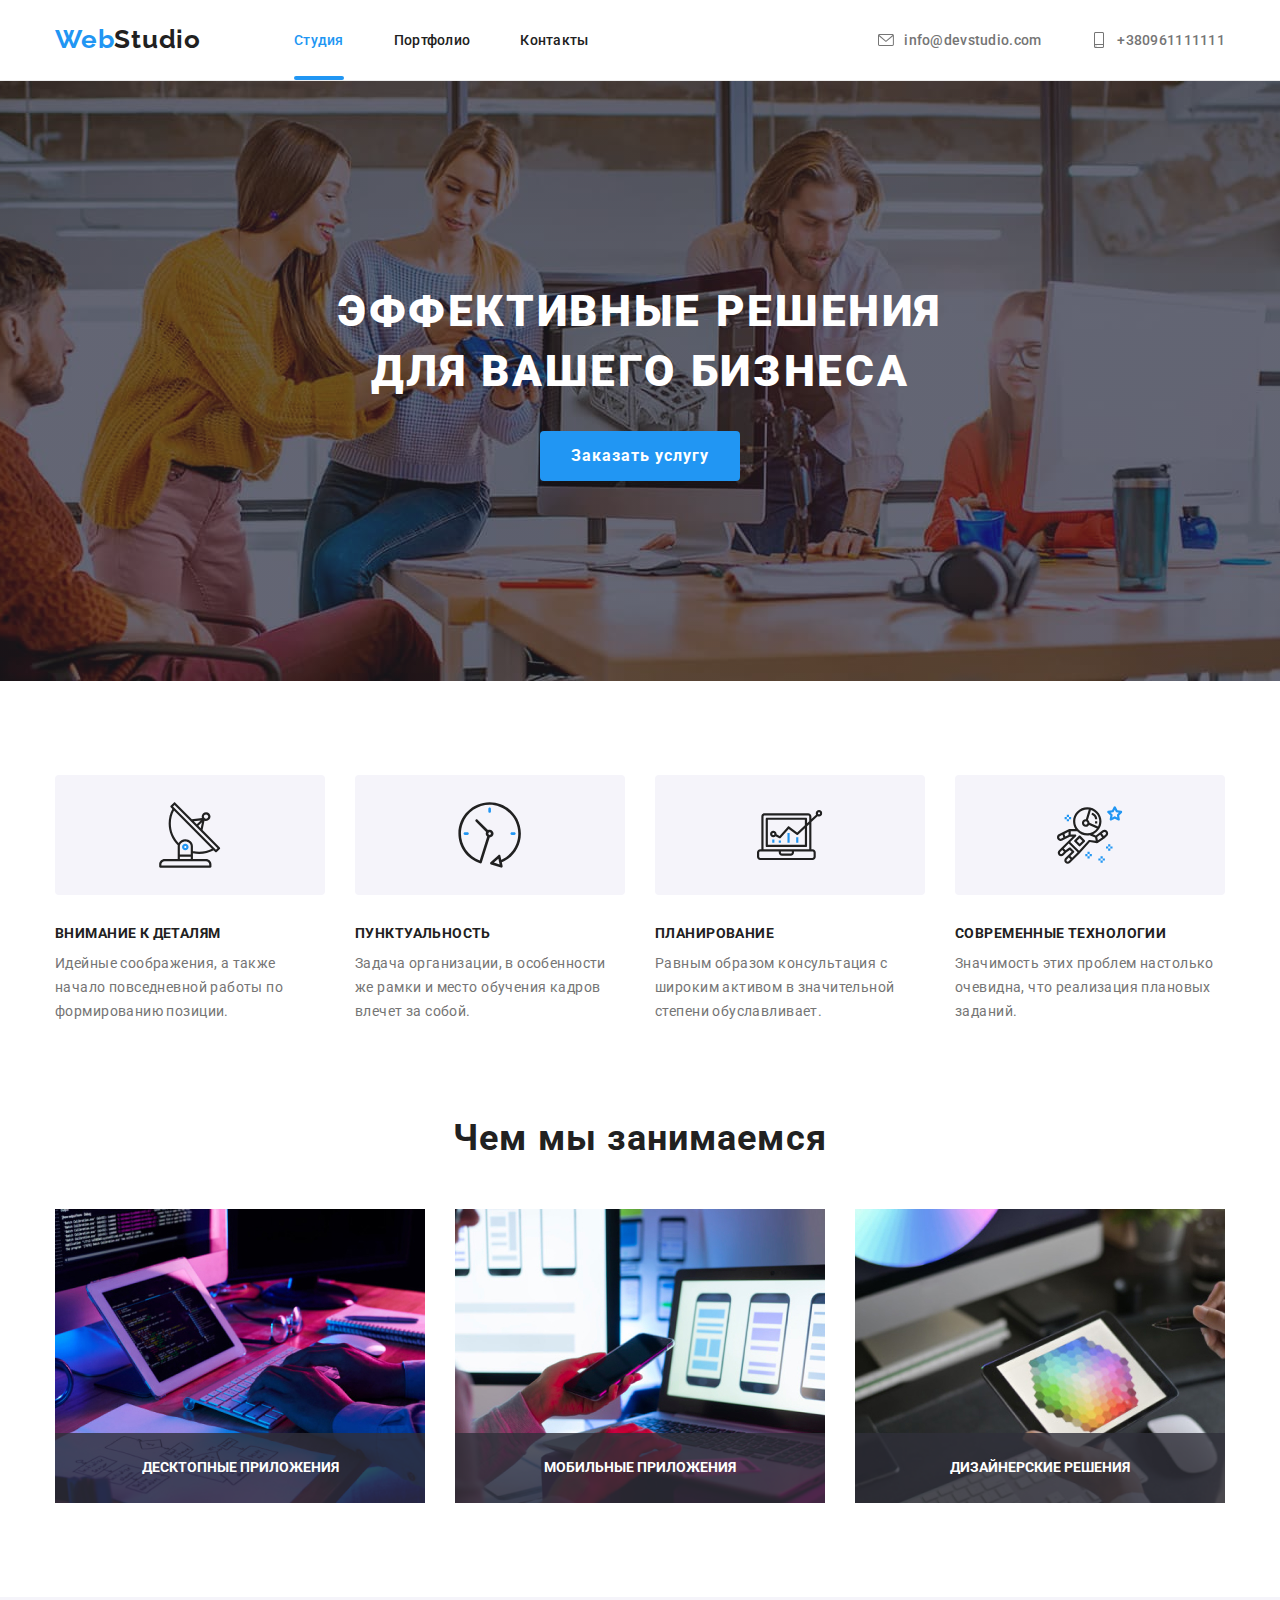
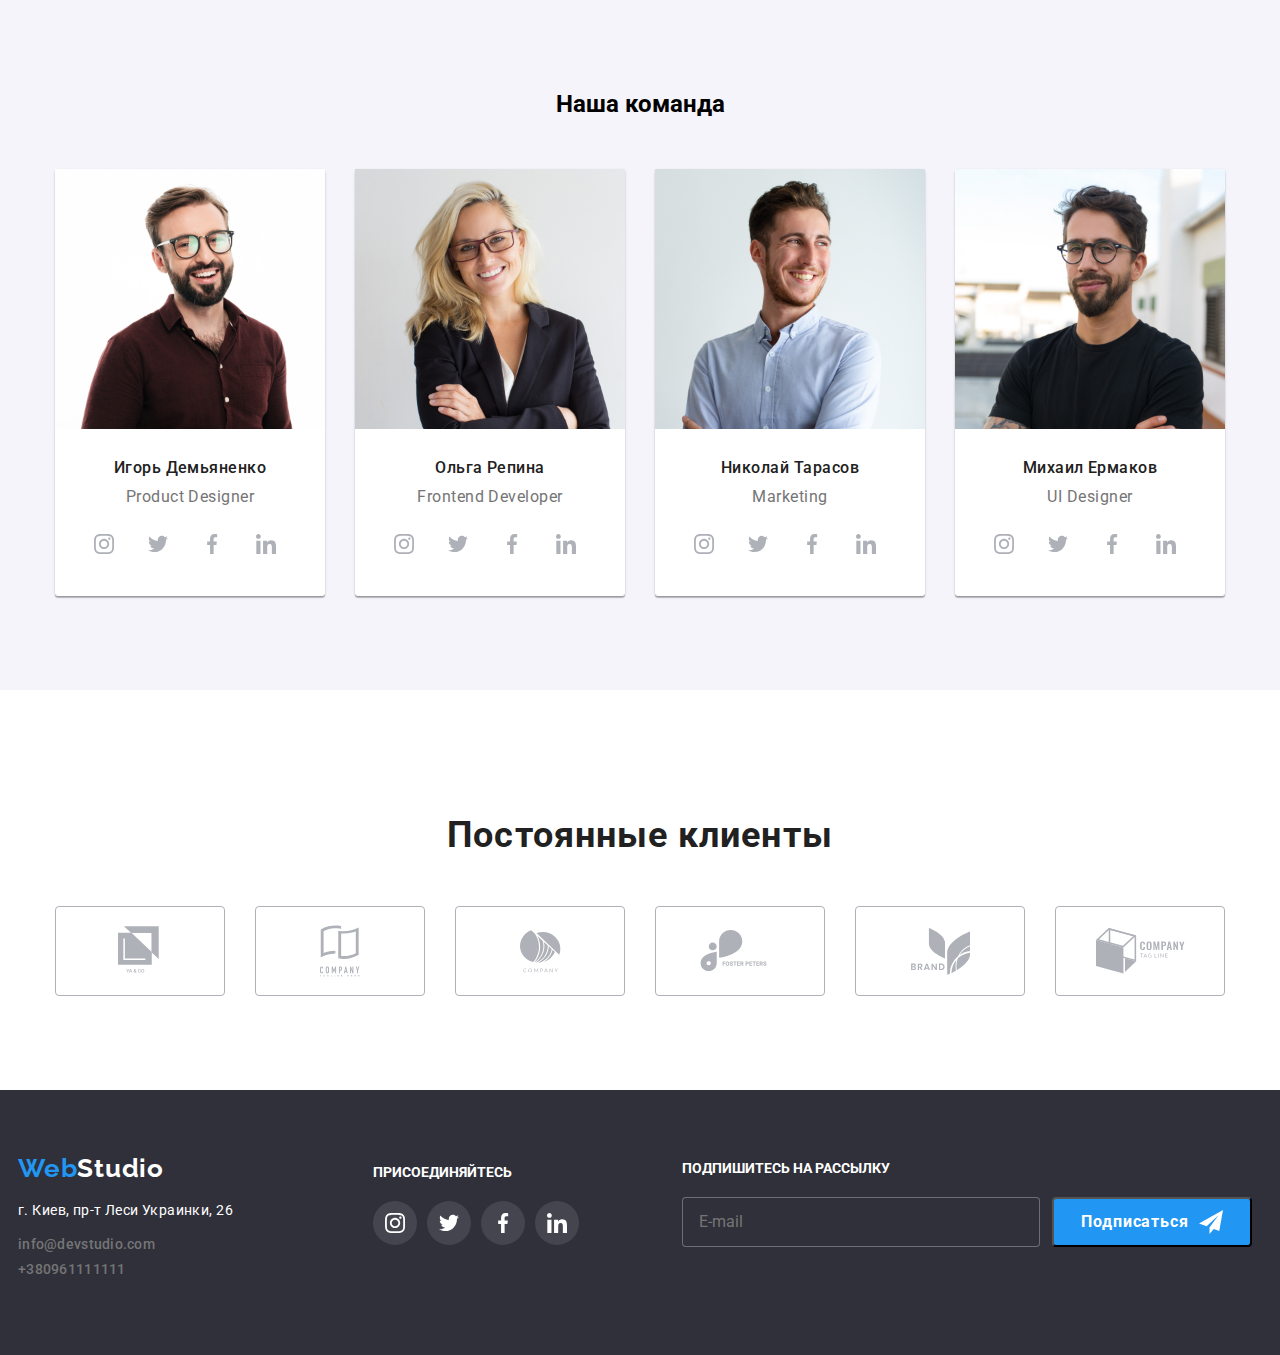
==== commit f33d0f1d: "выполнен рефакторинг css кода используя препроцессор sass" ====
--- a/index.html
+++ b/index.html
@@ -12,7 +12,7 @@
     <!--Подключение файлов-->
 
 <link rel="stylesheet" href="https://cdnjs.cloudflare.com/ajax/libs/modern-normalize/1.0.0/modern-normalize.min.css">
-<link rel="stylesheet" href="./CSS/style.css">
+<link rel="stylesheet" href="./CSS/main.min.css">
 <link rel="stylesheet" href="./prettierrc.yaml">
 <link href = "https://fonts.googleapis.com/css2?family=Raleway:wght@700&family=Roboto:wght@400;500;700;900&display=swap"
 rel = "stylesheet"/>
--- a/CSS/main.min.css
+++ b/CSS/main.min.css
@@ -0,0 +1,2 @@
+.container{width:1200px;padding:0 15px;margin:0 auto}img{display:block}footer{margin:auto;background-color:#2f303a;padding-top:60px;padding-bottom:60px}li{list-style-type:none}a{text-decoration:none}.font{font-family:"Roboto", sans-serif}.a{display:block}.classa{text-decoration:none}.logo{padding-top:24px;padding-bottom:25px;font-family:"Raleway", sans-serif;color:#212121;font-weight:700;font-size:26px;line-height:31px;letter-spacing:0.03em;text-decoration:none}.logo__text--blue{color:#2196f3}.logo-footer__logo{margin:0 auto;font-family:"Raleway", sans-serif;color:white;font-weight:700;font-size:26px;line-height:31px;letter-spacing:0.03em;text-decoration:none}.nav{display:-webkit-box;display:-ms-flexbox;display:flex;-webkit-box-pack:justify;-ms-flex-pack:justify;justify-content:space-between;-webkit-box-align:center;-ms-flex-align:center;align-items:center}.page-header__nav{display:-webkit-box;display:-ms-flexbox;display:flex;-webkit-box-pack:justify;-ms-flex-pack:justify;justify-content:space-between;-webkit-box-align:center;-ms-flex-align:center;align-items:center}.site-nav{display:-webkit-box;display:-ms-flexbox;display:flex;margin-top:0px;margin-bottom:0px;margin-left:93px;padding-left:0px}.site-nav__item{margin-right:50px}.site-nav__item:last-child{margin-right:0px}.site-nav__link{padding-top:32px;padding-bottom:32px;color:#212121;text-decoration:none;font-weight:500;font-size:14px;line-height:16px;letter-spacing:0.02em;position:relative;-webkit-transition:color 250ms cubic-bezier(0.4, 0, 0.2, 1);transition:color 250ms cubic-bezier(0.4, 0, 0.2, 1)}.site-nav__link:hover,.site-nav__link:focus,.site-nav__link:active{color:#2196f3}.site-nav__link--current{color:#2196f3;font-size:14px;text-decoration:none}.site-nav__link::after{content:"";display:block;width:100%;height:4px;background-color:#2196f3;border-radius:2px;position:absolute;left:0;bottom:0;opacity:0;-webkit-transition:opacity 250ms cubic-bezier(0.4, 0, 0.2, 1);transition:opacity 250ms cubic-bezier(0.4, 0, 0.2, 1)}.site-nav__link:hover::after{opacity:1}.site-nav__link:focus::after{opacity:1}.site-nav__link--current::after{opacity:1}.contact{display:-webkit-box;display:-ms-flexbox;display:flex;margin:0px;padding:0px;list-style:none}.contact__email{display:-webkit-box;display:-ms-flexbox;display:flex;-webkit-box-align:center;-ms-flex-align:center;align-items:center;padding-top:32px;padding-bottom:32px;color:#757575;text-decoration:none;font-style:normal;font-weight:500;font-size:14px;padding:0px;line-height:16px;letter-spacing:0.02em;-webkit-transition:color 250ms cubic-bezier(0.4, 0, 0.2, 1);transition:color 250ms cubic-bezier(0.4, 0, 0.2, 1)}.contact__item:last-child{margin-left:50px}.contact__item:first-child{margin:0 auto}.contact__email:hover{color:#2196f3}.contact__email:focus{color:#2196f3}.page-header{border-bottom:1px solid #ececec}.hero{background-color:#2f303a;padding:200px 0;background-image:-webkit-gradient(linear, left top, right top, from(rgba(47,48,58,0.4)), to(rgba(47,48,58,0.4))),url("../IMG/header.jpg");background-image:linear-gradient(to right, rgba(47,48,58,0.4), rgba(47,48,58,0.4)),url("../IMG/header.jpg");background-repeat:no-repeat;background-position:center;background-size:cover;height:600px;max-width:1600px;margin-left:auto;margin-right:auto}.hero__title{text-align:center;margin:0 auto;color:#fff;font-weight:900;font-size:44px;line-height:60px;letter-spacing:0.06em;-webkit-box-align:center;-ms-flex-align:center;align-items:center}.hero__button{display:block;text-align:center;border-radius:4px;border:none;margin:0 auto;margin-top:30px;color:#fff;font-family:inherit;font-weight:700;font-size:16px;width:200px;height:50px;line-height:30px;letter-spacing:0.06em;background-color:#2196f3;cursor:pointer}.features{padding-top:94px;padding-bottom:94px}.features__list{display:-webkit-box;display:-ms-flexbox;display:flex;padding-left:0px;list-style:none;margin:0px}.features__item{width:270px}.features__item:not(:last-child){margin-right:30px}.features__icon{display:-webkit-box;display:-ms-flexbox;display:flex;width:270px;height:120px;border-radius:4px;background-color:#f5f4fa;margin-bottom:30px;-webkit-box-pack:center;-ms-flex-pack:center;justify-content:center;-webkit-box-align:center;-ms-flex-align:center;align-items:center}.features__svg{width:65.32px;height:70px}.features__title{margin-top:0px;margin-bottom:0px;color:#212121;font-weight:bold;font-size:14px;line-height:16px;letter-spacing:0.03em;text-transform:uppercase}.features__about{margin-top:10px;margin-bottom:0px;color:#757575;font-weight:normal;font-size:14px;line-height:24px;letter-spacing:0.03em}.work{padding-bottom:94px}.work__title{text-align:center;margin-bottom:50px;margin:0 auto;margin-bottom:50px;color:#212121;font-weight:700;font-size:36px;line-height:42.19px;letter-spacing:0.03em;-webkit-box-align:center;-ms-flex-align:center;align-items:center}.work__list{display:-webkit-box;display:-ms-flexbox;display:flex;padding-left:0px;padding-right:0px;margin:0px}.work__item:not(:last-child){margin-right:30px;list-style:none}.work__image{position:relative}.work__overlay{content:"";position:absolute;bottom:0;width:100%;height:70px;text-align:center;font-weight:700;line-height:1.14;font-size:14px;text-transform:uppercase;padding-top:27px;color:#fff;background-color:rgba(47,48,58,0.8)}.work__about{margin-bottom:0px;margin-top:0px;padding:0px}.section-comand{padding-top:94px;padding-bottom:94px;background-color:#f5f4fa}.section-comand__title{text-align:center;margin-bottom:50px;margin:0 auto;margin-bottom:50px}.section-comand__list{display:-webkit-box;display:-ms-flexbox;display:flex;padding:0px;margin:0 auto}.section-comand__list .section-comand__item{-webkit-box-shadow:0px 2px 1px 0px rgba(0,0,0,0.2),0px 1px 1px 0px rgba(0,0,0,0.14),0px 1px 3px 0px rgba(0,0,0,0.12);box-shadow:0px 2px 1px 0px rgba(0,0,0,0.2),0px 1px 1px 0px rgba(0,0,0,0.14),0px 1px 3px 0px rgba(0,0,0,0.12);border-radius:3px;max-width:270px;background-color:#fff}.section-comand__list .section-comand__item:not(:last-child){margin-right:30px}.section-comand__name{text-align:center;margin-bottom:10px;margin-top:0px;color:#212121;font-weight:500;font-size:16px;line-height:18.75px;letter-spacing:0.03em;-webkit-box-align:center;-ms-flex-align:center;align-items:center}.section-comand__profession{text-align:center;margin:0 auto}.section-comand__profession{color:#757575;font-weight:400;font-size:16px;line-height:18.75px;letter-spacing:0.03em;-webkit-box-align:center;-ms-flex-align:center;align-items:center}.section-comand__worker{padding:30px 20px}.clients{padding-top:94px;padding-bottom:94px}.clients__title{text-align:center;color:#212121;font-weight:700;font-size:36px;line-height:42.19px;letter-spacing:0.03em}.clients__list{display:-webkit-box;display:-ms-flexbox;display:flex;margin:50px -15px 0;-ms-flex-wrap:wrap;flex-wrap:wrap;padding:0px}.clients__item{height:90px;width:170px;display:-webkit-box;display:-ms-flexbox;display:flex;border-radius:4px;height:90px;width:170px;margin:0px 15px;-webkit-box-pack:center;-ms-flex-pack:center;justify-content:center}.clients__svg{fill:currentColor}.clients__link:hover{color:#2196f3;border-color:#2196f3}.clients__link{color:#2196f3;border-color:#2196f3}.clients__link{color:#afb1b8;display:-webkit-box;display:-ms-flexbox;display:flex;border:1px solid #afb1b8;border-radius:4px;height:100%;width:100%;-webkit-box-align:center;-ms-flex-align:center;align-items:center;-webkit-box-pack:center;-ms-flex-pack:center;justify-content:center}.container-icon{display:-webkit-box;display:-ms-flexbox;display:flex;-webkit-box-align:baseline;-ms-flex-align:baseline;align-items:baseline}.contact__icon{fill:currentColor;margin-right:10px;width:16px;height:16px}.container-footer{display:-webkit-box;display:-ms-flexbox;display:flex;-webkit-box-pack:center;-ms-flex-pack:center;justify-content:center}.logo-footer__logo{margin:0 auto;font-family:"Raleway", sans-serif;color:white;font-weight:700;font-size:26px;line-height:31px;letter-spacing:0.03em;text-decoration:none}.footer-address{margin-top:20px;margin:0 auto;margin-bottom:9px;margin-right:70px}.address-footer__text{color:#fff;font-weight:400;font-style:normal;font-size:14px;line-height:24px;letter-spacing:0.03em}.contact-footer{margin:0px;padding:0px;list-style:none}.contact-footer__item:last-child{margin-left:50px}.contact-footer__item:first-child{margin:0 auto}.contact-footer__email{display:block;-webkit-box-align:center;-ms-flex-align:center;align-items:center;padding-top:32px;padding-bottom:32px;color:#757575;text-decoration:none;font-style:normal;font-weight:500;font-size:14px;padding:0px;line-height:16px;letter-spacing:0.02em;-webkit-transition:color 250ms cubic-bezier(0.4, 0, 0.2, 1);transition:color 250ms cubic-bezier(0.4, 0, 0.2, 1)}.contact-footer__email:first-child{margin-bottom:9px}.contact-footer__email:hover{color:#2196f3}.contact-footer__email:focus{color:#2196f3}.social{margin:0px;margin-left:70px}.social__item{margin-right:10px}.social__title{display:inline-block;margin-bottom:20px;font-weight:700;font-size:14px;line-height:16.4px;text-transform:uppercase;color:#fff}.social__list{padding:0px;margin:0px;display:-webkit-box;display:-ms-flexbox;display:flex;-webkit-box-pack:justify;-ms-flex-pack:justify;justify-content:space-between}.social__icon{fill:#fff}.social__link{background-color:rgba(255,255,255,0.1);border-radius:50%;width:44px;height:44px;display:-webkit-box;display:-ms-flexbox;display:flex;-webkit-box-pack:center;-ms-flex-pack:center;justify-content:center;-webkit-box-align:center;-ms-flex-align:center;align-items:center;-webkit-transition:background-color 250ms cubic-bezier(0.4, 0, 0.2, 1);transition:background-color 250ms cubic-bezier(0.4, 0, 0.2, 1)}.social__link:hover{background-color:#2196f3}.social__link:focus{background-color:#2196f3}.textsocial{display:block;margin:0px}.social-item{margin:0px;padding:0px;margin-right:10px}.social-item:last-child{margin-right:0px}.social-list__icon{display:-webkit-box;display:-ms-flexbox;display:flex;margin:0px;padding:0px;-webkit-box-pack:center;-ms-flex-pack:center;justify-content:center;text-align:center;margin-top:16px}.social-icon-comand{width:20px;height:20px}.social-list__link{margin:0px;padding:0px;display:-webkit-box;display:-ms-flexbox;display:flex;width:44px;height:44px;fill:#afb1b8;-webkit-box-pack:center;-ms-flex-pack:center;justify-content:center;-webkit-box-align:center;-ms-flex-align:center;align-items:center;border-radius:50%;-webkit-transition:fill 250ms cubic-bezier(0.4, 0, 0.2, 1);transition:fill 250ms cubic-bezier(0.4, 0, 0.2, 1);-webkit-transition:background-color 250ms cubic-bezier(0.4, 0, 0.2, 1);transition:background-color 250ms cubic-bezier(0.4, 0, 0.2, 1)}.social-list__link:hover{fill:#fff;background-color:#2196f3}.social-list__link:focus{fill:#fff;background-color:#2196f3;border-radius:50%}.social-list__item{margin:0px;padding:0px;margin-right:10px}.mailing-box{margin:10px;width:570px;margin-left:93px}.mailing-box__tittle{margin-bottom:20px;font-weight:700;font-size:14px;line-height:16.4px;text-transform:uppercase;color:#fff;margin:auto;margin-bottom:20px}.mailing-box__mail{display:-webkit-box;display:-ms-flexbox;display:flex;-webkit-box-pack:justify;-ms-flex-pack:justify;justify-content:space-between}.mailing-box__input{color:#fff;padding-left:16px;width:358px;height:50px;border:1px solid rgba(255,255,255,0.3);background-color:#2f303a;border-radius:4px}.mailing-box__button{display:-webkit-box;display:-ms-flexbox;display:flex;width:200px;height:50px;background-color:#2196f3;color:#fff;font-weight:700;font-size:16px;line-height:30px;letter-spacing:0.06em;-webkit-box-align:center;-ms-flex-align:center;align-items:center;-webkit-box-pack:center;-ms-flex-pack:center;justify-content:center;border-radius:4px}.mailing-box__icon{fill:#fff;margin-left:10px;text-align:center}.backdrop{overflow:scroll;position:fixed;top:0px;left:0px;width:100%;height:100%;background-color:rgba(0,0,0,0.2);-webkit-transition:opacity 250ms cubic-bezier(0.4, 0, 0.2, 1);transition:opacity 250ms cubic-bezier(0.4, 0, 0.2, 1)}.backdrop.is-hidden{visibility:hidden;opacity:0;pointer-events:none}.modal{position:absolute;top:50%;left:50%;-webkit-transform:translate(-50%, -50%);transform:translate(-50%, -50%);width:528px;background-color:#fff;padding:40px;height:581px;overflow-y:auto;border-radius:4px;-webkit-box-shadow:0px 2px 1px 0px rgba(0,0,0,0.2),0px 1px 1px 0px rgba(0,0,0,0.14),0px 1px 3px 0px rgba(0,0,0,0.12);box-shadow:0px 2px 1px 0px rgba(0,0,0,0.2),0px 1px 1px 0px rgba(0,0,0,0.14),0px 1px 3px 0px rgba(0,0,0,0.12)}.modal__svg--close{position:absolute}.modal__form--close{position:absolute;right:8px;top:8px;display:-webkit-box;display:-ms-flexbox;display:flex;-webkit-box-align:center;-ms-flex-align:center;align-items:center;-webkit-box-pack:center;-ms-flex-pack:center;justify-content:center;width:30px;height:30px;margin-left:auto;border:1px solid rgba(0,0,0,0.1);border-radius:50%;cursor:pointer}.modal__form--close:hover{fill:#2196f3}.modal{overflow:hidden}.modal__title{margin:0px;text-align:center;font-family:"Roboto", sans-serif;font-style:normal;font-weight:700;color:#212121;font-size:20px;line-height:23.44px;letter-spacing:0.03em}.form-modal__name{position:relative;margin-top:10px;margin-bottom:4px;display:-webkit-box;display:-ms-flexbox;display:flex;-webkit-box-orient:vertical;-webkit-box-direction:normal;-ms-flex-direction:column;flex-direction:column;text-align:start;font-family:"Roboto", sans-serif;font-weight:400;font-style:normal;font-size:12px;letter-spacing:00.01em;line-height:14px;color:#757575;letter-spacing:0.04em}.form-modal__input{padding-left:45px;width:448px;height:40px;border:1px solid rgba(33,33,33,0.2);-webkit-transition:border 250ms cubic-bezier(0.4, 0, 0.2, 1);transition:border 250ms cubic-bezier(0.4, 0, 0.2, 1);border-radius:4px;cursor:pointer}.form-modal__input:focus{outline:none;border-color:#2196f3}.form-modal__input:focus+.form-modal__svg{fill:#2196f3}.form-modal__icon{position:relative}.form-modal__svg{padding:0px;position:absolute;left:15px;top:13px}.checkbox-mailing-main{margin-bottom:30px}.checkbox-mailing-main label{display:-webkit-box;display:-ms-flexbox;display:flex;margin-top:30px}.form-modal__comentar{margin-bottom:27px;padding:12px 16px;width:448px;height:120px;resize:none;border:1px solid rgba(33,33,33,0.2);-webkit-transition:border 250ms cubic-bezier(0.4, 0, 0.2, 1);transition:border 250ms cubic-bezier(0.4, 0, 0.2, 1);border-radius:4px;cursor:text}.form-modal__comentar:focus{outline:none;border-color:#2196f3}.check a{text-decoration:underline}.check{display:-webkit-box;display:-ms-flexbox;display:flex;-webkit-box-align:center;-ms-flex-align:center;align-items:center;font-family:"Roboto", sans-serif;font-weight:400;color:#757575;font-size:14px;line-height:1;letter-spacing:0.03em;cursor:pointer}.check-input{position:absolute;visibility:hidden;opacity:0;height:1px;width:1px}.check-mark{position:relative;display:block;height:18px;width:18px;margin-right:10px;border:1px solid rgba(33,33,33,0.2);border-radius:4px}.check-mark svg{opacity:0;top:0;left:0;-webkit-transition:0.3s ease-in-out;transition:0.3s ease-in-out}.check-input:checked ~ .check-mark{border-color:transparent}.check-input:checked ~ .check-mark>svg{opacity:1}.button-form{margin:auto;margin-top:30px;display:table;font-weight:700;font-size:16px;border:none;letter-spacing:00.06em;width:200px;height:50px;color:#fff;background-color:#2196f3;-webkit-box-shadow:0px 4px 4px 0px rgba(0,0,0,0.15);box-shadow:0px 4px 4px 0px rgba(0,0,0,0.15);-webkit-transition:-webkit-box-shadow 250ms cubic-bezier(0.4, 0, 0.2, 1);transition:-webkit-box-shadow 250ms cubic-bezier(0.4, 0, 0.2, 1);transition:box-shadow 250ms cubic-bezier(0.4, 0, 0.2, 1);transition:box-shadow 250ms cubic-bezier(0.4, 0, 0.2, 1), -webkit-box-shadow 250ms cubic-bezier(0.4, 0, 0.2, 1);border-radius:4px;cursor:pointer}.menu-box{padding-top:94px}.menu__list{display:-webkit-box;display:-ms-flexbox;display:flex;-webkit-box-pack:center;-ms-flex-pack:center;justify-content:center;margin:0px;padding-left:0px}.menu__item{margin-right:8px}.menu__item:last-child{margin-right:0px}.menu__list .menu__button{border-radius:4px;border:none;padding:6px 22px;-webkit-transition:-webkit-box-shadow 250ms cubic-bezier(0.4, 0, 0.2, 1);transition:-webkit-box-shadow 250ms cubic-bezier(0.4, 0, 0.2, 1);transition:box-shadow 250ms cubic-bezier(0.4, 0, 0.2, 1);transition:box-shadow 250ms cubic-bezier(0.4, 0, 0.2, 1), -webkit-box-shadow 250ms cubic-bezier(0.4, 0, 0.2, 1);font-family:"Roboto", sans-serif;color:#212121;background-color:#f5f4fa;font-weight:500;font-size:16px;line-height:26px;letter-spacing:0.03em;-webkit-box-align:center;-ms-flex-align:center;align-items:center}.menu__button:hover,.menu__button:focus{background-color:#2196f3;color:#fff}.menu__list .menu__button:hover{-webkit-box-shadow:0px 2px 2px 0px rgba(0,0,0,0.12),0px 1px 2px 0px rgba(0,0,0,0.08),0px 3px 1px 0px rgba(0,0,0,0.1);box-shadow:0px 2px 2px 0px rgba(0,0,0,0.12),0px 1px 2px 0px rgba(0,0,0,0.08),0px 3px 1px 0px rgba(0,0,0,0.1)}.menu__list .menu__button:focus{-webkit-box-shadow:0px 2px 2px 0px rgba(0,0,0,0.12),0px 1px 2px 0px rgba(0,0,0,0.08),0px 3px 1px 0px rgba(0,0,0,0.1);box-shadow:0px 2px 2px 0px rgba(0,0,0,0.12),0px 1px 2px 0px rgba(0,0,0,0.08),0px 3px 1px 0px rgba(0,0,0,0.1)}.portfolio__list{display:-webkit-box;display:-ms-flexbox;display:flex;-ms-flex-wrap:wrap;flex-wrap:wrap;padding-left:0px;padding-right:0px;margin-top:50px;margin-bottom:0px;margin-bottom:94px}.portfolio__item{width:370px;height:404px;margin-right:30px;margin-bottom:30px;-webkit-transition:-webkit-box-shadow 250ms cubic-bezier(0.4, 0, 0.2, 1);transition:-webkit-box-shadow 250ms cubic-bezier(0.4, 0, 0.2, 1);transition:box-shadow 250ms cubic-bezier(0.4, 0, 0.2, 1);transition:box-shadow 250ms cubic-bezier(0.4, 0, 0.2, 1), -webkit-box-shadow 250ms cubic-bezier(0.4, 0, 0.2, 1)}.portfolio__item:nth-child(3n){margin-right:0}.portfolio__item:nth-last-child(-n+3){margin-bottom:0}.portfolio__item:hover{-webkit-box-shadow:1px 4px 6px 0px rgba(0,0,0,0.16),0px 4px 4px 0px rgba(0,0,0,0.06),0px 1px 1px 0px rgba(0,0,0,0.12);box-shadow:1px 4px 6px 0px rgba(0,0,0,0.16),0px 4px 4px 0px rgba(0,0,0,0.06),0px 1px 1px 0px rgba(0,0,0,0.12)}.portfolio__poster{padding-top:20px;padding-right:24px;padding-bottom:20px;padding-left:24px}.portfolio__card{position:relative;overflow:hidden}.portfolio__overlay{position:absolute;top:0;left:0;width:100%;height:100%;-webkit-transform:translateY(100%);transform:translateY(100%);color:#fff;padding:63px 24px;line-height:1.55;font-size:18px;bottom:0px;background-color:#2196f3;-webkit-transition:-webkit-transform 250ms cubic-bezier(0.4, 0, 0.2, 1);transition:-webkit-transform 250ms cubic-bezier(0.4, 0, 0.2, 1);transition:transform 250ms cubic-bezier(0.4, 0, 0.2, 1);transition:transform 250ms cubic-bezier(0.4, 0, 0.2, 1), -webkit-transform 250ms cubic-bezier(0.4, 0, 0.2, 1)}.portfolio__item:hover .portfolio__overlay{-webkit-transform:translateY(0);transform:translateY(0);cursor:pointer}.box-portfolio__item:focus .portfolio__overlay{-webkit-transform:translateY(0);transform:translateY(0)}.portfolio__item{border:1px solid #eee}.portfolio__text--overlay{margin:0px}.portfolio__name{margin:0px;margin-bottom:4px;color:#212121;font-weight:700;font-size:18px;line-height:36px;letter-spacing:0.06em;text-decoration:none}.portfolio__about{margin:0px;color:#757575;font-weight:400;font-size:16px;line-height:30px;letter-spacing:0.03em}.visually-hidden__title{position:absolute;width:1px;height:1px;margin:-1px;border:0;padding:0;clip:rect(0 0 0 0);overflow:hidden}
+/*# sourceMappingURL=main.min.css.map */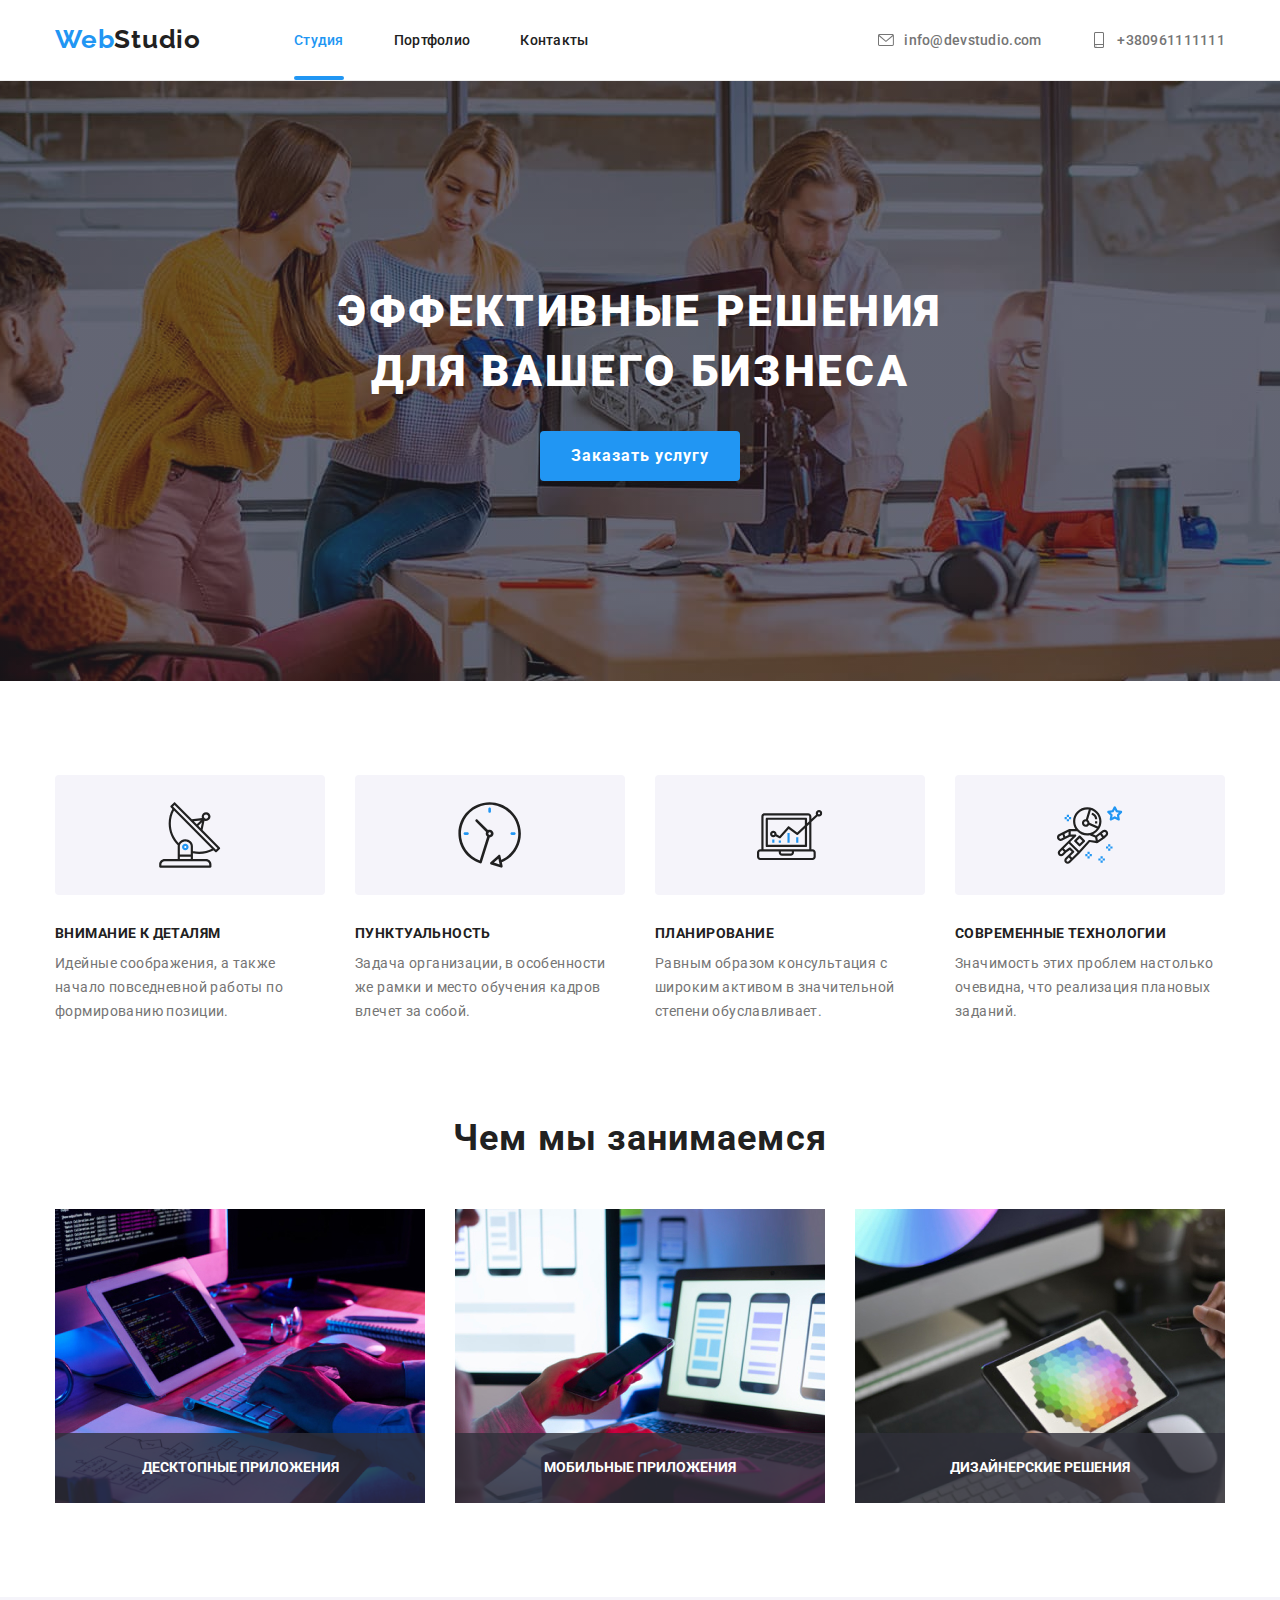
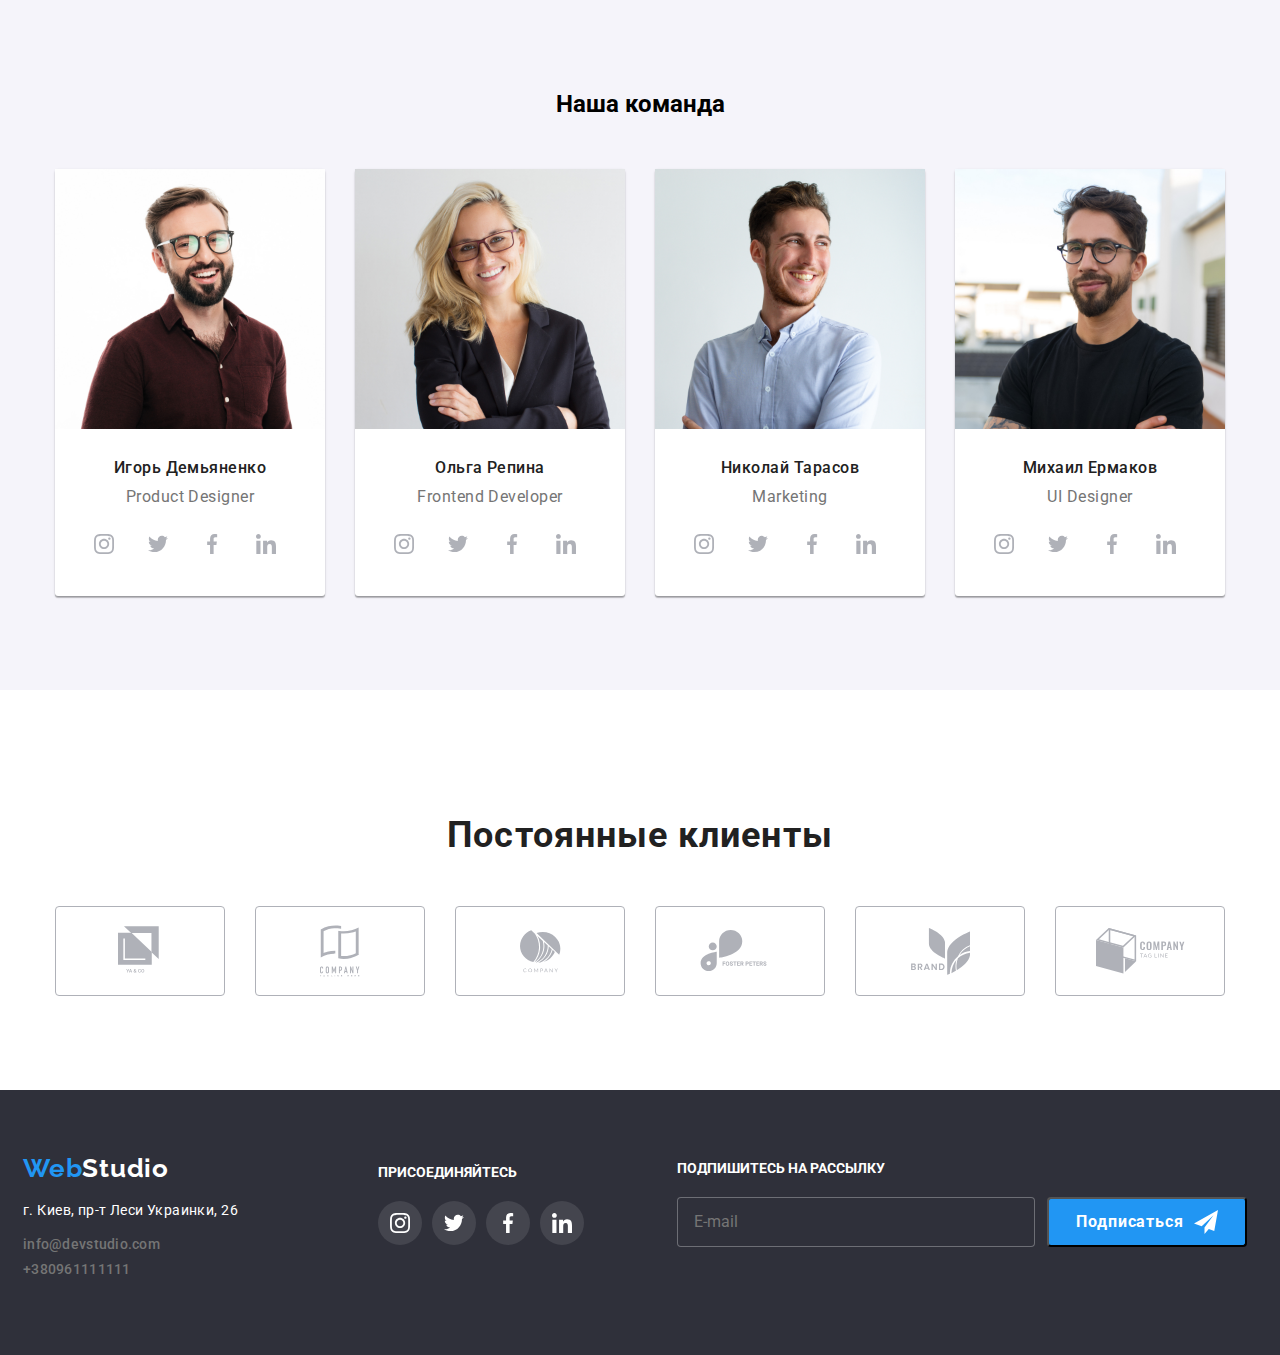
==== commit c5baf29b: "вложенность селекторов" ====
--- a/index.html
+++ b/index.html
@@ -390,7 +390,7 @@
     <div class="logo-footer">
     <a class="logo-footer__logo"
      href="/">
-     <span class="logo__text--blue">Web</span>Studio
+     <span class="logo__text logo__text--blue">Web</span>Studio
     </a>
     </div>
     <address class="address-footer">
@@ -489,7 +489,6 @@
     </use>
 </svg></div>
  
-
  <label class="form-modal__name" for="phone"> Телефон</label>
  <div class="form-modal__icon">
      <input class="form-modal__input" type="tel" name="phone" id="phone">
@@ -527,7 +526,7 @@
     </span>
     <span class="check-text">
         Соглашаюсь с рассылкой и принимаю
-        <a href="#">Условия договора</a>
+        <a class="check-text__conditions" href="#">Условия договора</a>
     </span>
 </label>
 
--- a/CSS/main.min.css
+++ b/CSS/main.min.css
@@ -1,2 +1,2 @@
-.container{width:1200px;padding:0 15px;margin:0 auto}img{display:block}footer{margin:auto;background-color:#2f303a;padding-top:60px;padding-bottom:60px}li{list-style-type:none}a{text-decoration:none}.font{font-family:"Roboto", sans-serif}.a{display:block}.classa{text-decoration:none}.logo{padding-top:24px;padding-bottom:25px;font-family:"Raleway", sans-serif;color:#212121;font-weight:700;font-size:26px;line-height:31px;letter-spacing:0.03em;text-decoration:none}.logo__text--blue{color:#2196f3}.logo-footer__logo{margin:0 auto;font-family:"Raleway", sans-serif;color:white;font-weight:700;font-size:26px;line-height:31px;letter-spacing:0.03em;text-decoration:none}.nav{display:-webkit-box;display:-ms-flexbox;display:flex;-webkit-box-pack:justify;-ms-flex-pack:justify;justify-content:space-between;-webkit-box-align:center;-ms-flex-align:center;align-items:center}.page-header__nav{display:-webkit-box;display:-ms-flexbox;display:flex;-webkit-box-pack:justify;-ms-flex-pack:justify;justify-content:space-between;-webkit-box-align:center;-ms-flex-align:center;align-items:center}.site-nav{display:-webkit-box;display:-ms-flexbox;display:flex;margin-top:0px;margin-bottom:0px;margin-left:93px;padding-left:0px}.site-nav__item{margin-right:50px}.site-nav__item:last-child{margin-right:0px}.site-nav__link{padding-top:32px;padding-bottom:32px;color:#212121;text-decoration:none;font-weight:500;font-size:14px;line-height:16px;letter-spacing:0.02em;position:relative;-webkit-transition:color 250ms cubic-bezier(0.4, 0, 0.2, 1);transition:color 250ms cubic-bezier(0.4, 0, 0.2, 1)}.site-nav__link:hover,.site-nav__link:focus,.site-nav__link:active{color:#2196f3}.site-nav__link--current{color:#2196f3;font-size:14px;text-decoration:none}.site-nav__link::after{content:"";display:block;width:100%;height:4px;background-color:#2196f3;border-radius:2px;position:absolute;left:0;bottom:0;opacity:0;-webkit-transition:opacity 250ms cubic-bezier(0.4, 0, 0.2, 1);transition:opacity 250ms cubic-bezier(0.4, 0, 0.2, 1)}.site-nav__link:hover::after{opacity:1}.site-nav__link:focus::after{opacity:1}.site-nav__link--current::after{opacity:1}.contact{display:-webkit-box;display:-ms-flexbox;display:flex;margin:0px;padding:0px;list-style:none}.contact__email{display:-webkit-box;display:-ms-flexbox;display:flex;-webkit-box-align:center;-ms-flex-align:center;align-items:center;padding-top:32px;padding-bottom:32px;color:#757575;text-decoration:none;font-style:normal;font-weight:500;font-size:14px;padding:0px;line-height:16px;letter-spacing:0.02em;-webkit-transition:color 250ms cubic-bezier(0.4, 0, 0.2, 1);transition:color 250ms cubic-bezier(0.4, 0, 0.2, 1)}.contact__item:last-child{margin-left:50px}.contact__item:first-child{margin:0 auto}.contact__email:hover{color:#2196f3}.contact__email:focus{color:#2196f3}.page-header{border-bottom:1px solid #ececec}.hero{background-color:#2f303a;padding:200px 0;background-image:-webkit-gradient(linear, left top, right top, from(rgba(47,48,58,0.4)), to(rgba(47,48,58,0.4))),url("../IMG/header.jpg");background-image:linear-gradient(to right, rgba(47,48,58,0.4), rgba(47,48,58,0.4)),url("../IMG/header.jpg");background-repeat:no-repeat;background-position:center;background-size:cover;height:600px;max-width:1600px;margin-left:auto;margin-right:auto}.hero__title{text-align:center;margin:0 auto;color:#fff;font-weight:900;font-size:44px;line-height:60px;letter-spacing:0.06em;-webkit-box-align:center;-ms-flex-align:center;align-items:center}.hero__button{display:block;text-align:center;border-radius:4px;border:none;margin:0 auto;margin-top:30px;color:#fff;font-family:inherit;font-weight:700;font-size:16px;width:200px;height:50px;line-height:30px;letter-spacing:0.06em;background-color:#2196f3;cursor:pointer}.features{padding-top:94px;padding-bottom:94px}.features__list{display:-webkit-box;display:-ms-flexbox;display:flex;padding-left:0px;list-style:none;margin:0px}.features__item{width:270px}.features__item:not(:last-child){margin-right:30px}.features__icon{display:-webkit-box;display:-ms-flexbox;display:flex;width:270px;height:120px;border-radius:4px;background-color:#f5f4fa;margin-bottom:30px;-webkit-box-pack:center;-ms-flex-pack:center;justify-content:center;-webkit-box-align:center;-ms-flex-align:center;align-items:center}.features__svg{width:65.32px;height:70px}.features__title{margin-top:0px;margin-bottom:0px;color:#212121;font-weight:bold;font-size:14px;line-height:16px;letter-spacing:0.03em;text-transform:uppercase}.features__about{margin-top:10px;margin-bottom:0px;color:#757575;font-weight:normal;font-size:14px;line-height:24px;letter-spacing:0.03em}.work{padding-bottom:94px}.work__title{text-align:center;margin-bottom:50px;margin:0 auto;margin-bottom:50px;color:#212121;font-weight:700;font-size:36px;line-height:42.19px;letter-spacing:0.03em;-webkit-box-align:center;-ms-flex-align:center;align-items:center}.work__list{display:-webkit-box;display:-ms-flexbox;display:flex;padding-left:0px;padding-right:0px;margin:0px}.work__item:not(:last-child){margin-right:30px;list-style:none}.work__image{position:relative}.work__overlay{content:"";position:absolute;bottom:0;width:100%;height:70px;text-align:center;font-weight:700;line-height:1.14;font-size:14px;text-transform:uppercase;padding-top:27px;color:#fff;background-color:rgba(47,48,58,0.8)}.work__about{margin-bottom:0px;margin-top:0px;padding:0px}.section-comand{padding-top:94px;padding-bottom:94px;background-color:#f5f4fa}.section-comand__title{text-align:center;margin-bottom:50px;margin:0 auto;margin-bottom:50px}.section-comand__list{display:-webkit-box;display:-ms-flexbox;display:flex;padding:0px;margin:0 auto}.section-comand__list .section-comand__item{-webkit-box-shadow:0px 2px 1px 0px rgba(0,0,0,0.2),0px 1px 1px 0px rgba(0,0,0,0.14),0px 1px 3px 0px rgba(0,0,0,0.12);box-shadow:0px 2px 1px 0px rgba(0,0,0,0.2),0px 1px 1px 0px rgba(0,0,0,0.14),0px 1px 3px 0px rgba(0,0,0,0.12);border-radius:3px;max-width:270px;background-color:#fff}.section-comand__list .section-comand__item:not(:last-child){margin-right:30px}.section-comand__name{text-align:center;margin-bottom:10px;margin-top:0px;color:#212121;font-weight:500;font-size:16px;line-height:18.75px;letter-spacing:0.03em;-webkit-box-align:center;-ms-flex-align:center;align-items:center}.section-comand__profession{text-align:center;margin:0 auto}.section-comand__profession{color:#757575;font-weight:400;font-size:16px;line-height:18.75px;letter-spacing:0.03em;-webkit-box-align:center;-ms-flex-align:center;align-items:center}.section-comand__worker{padding:30px 20px}.clients{padding-top:94px;padding-bottom:94px}.clients__title{text-align:center;color:#212121;font-weight:700;font-size:36px;line-height:42.19px;letter-spacing:0.03em}.clients__list{display:-webkit-box;display:-ms-flexbox;display:flex;margin:50px -15px 0;-ms-flex-wrap:wrap;flex-wrap:wrap;padding:0px}.clients__item{height:90px;width:170px;display:-webkit-box;display:-ms-flexbox;display:flex;border-radius:4px;height:90px;width:170px;margin:0px 15px;-webkit-box-pack:center;-ms-flex-pack:center;justify-content:center}.clients__svg{fill:currentColor}.clients__link:hover{color:#2196f3;border-color:#2196f3}.clients__link{color:#2196f3;border-color:#2196f3}.clients__link{color:#afb1b8;display:-webkit-box;display:-ms-flexbox;display:flex;border:1px solid #afb1b8;border-radius:4px;height:100%;width:100%;-webkit-box-align:center;-ms-flex-align:center;align-items:center;-webkit-box-pack:center;-ms-flex-pack:center;justify-content:center}.container-icon{display:-webkit-box;display:-ms-flexbox;display:flex;-webkit-box-align:baseline;-ms-flex-align:baseline;align-items:baseline}.contact__icon{fill:currentColor;margin-right:10px;width:16px;height:16px}.container-footer{display:-webkit-box;display:-ms-flexbox;display:flex;-webkit-box-pack:center;-ms-flex-pack:center;justify-content:center}.logo-footer__logo{margin:0 auto;font-family:"Raleway", sans-serif;color:white;font-weight:700;font-size:26px;line-height:31px;letter-spacing:0.03em;text-decoration:none}.footer-address{margin-top:20px;margin:0 auto;margin-bottom:9px;margin-right:70px}.address-footer__text{color:#fff;font-weight:400;font-style:normal;font-size:14px;line-height:24px;letter-spacing:0.03em}.contact-footer{margin:0px;padding:0px;list-style:none}.contact-footer__item:last-child{margin-left:50px}.contact-footer__item:first-child{margin:0 auto}.contact-footer__email{display:block;-webkit-box-align:center;-ms-flex-align:center;align-items:center;padding-top:32px;padding-bottom:32px;color:#757575;text-decoration:none;font-style:normal;font-weight:500;font-size:14px;padding:0px;line-height:16px;letter-spacing:0.02em;-webkit-transition:color 250ms cubic-bezier(0.4, 0, 0.2, 1);transition:color 250ms cubic-bezier(0.4, 0, 0.2, 1)}.contact-footer__email:first-child{margin-bottom:9px}.contact-footer__email:hover{color:#2196f3}.contact-footer__email:focus{color:#2196f3}.social{margin:0px;margin-left:70px}.social__item{margin-right:10px}.social__title{display:inline-block;margin-bottom:20px;font-weight:700;font-size:14px;line-height:16.4px;text-transform:uppercase;color:#fff}.social__list{padding:0px;margin:0px;display:-webkit-box;display:-ms-flexbox;display:flex;-webkit-box-pack:justify;-ms-flex-pack:justify;justify-content:space-between}.social__icon{fill:#fff}.social__link{background-color:rgba(255,255,255,0.1);border-radius:50%;width:44px;height:44px;display:-webkit-box;display:-ms-flexbox;display:flex;-webkit-box-pack:center;-ms-flex-pack:center;justify-content:center;-webkit-box-align:center;-ms-flex-align:center;align-items:center;-webkit-transition:background-color 250ms cubic-bezier(0.4, 0, 0.2, 1);transition:background-color 250ms cubic-bezier(0.4, 0, 0.2, 1)}.social__link:hover{background-color:#2196f3}.social__link:focus{background-color:#2196f3}.textsocial{display:block;margin:0px}.social-item{margin:0px;padding:0px;margin-right:10px}.social-item:last-child{margin-right:0px}.social-list__icon{display:-webkit-box;display:-ms-flexbox;display:flex;margin:0px;padding:0px;-webkit-box-pack:center;-ms-flex-pack:center;justify-content:center;text-align:center;margin-top:16px}.social-icon-comand{width:20px;height:20px}.social-list__link{margin:0px;padding:0px;display:-webkit-box;display:-ms-flexbox;display:flex;width:44px;height:44px;fill:#afb1b8;-webkit-box-pack:center;-ms-flex-pack:center;justify-content:center;-webkit-box-align:center;-ms-flex-align:center;align-items:center;border-radius:50%;-webkit-transition:fill 250ms cubic-bezier(0.4, 0, 0.2, 1);transition:fill 250ms cubic-bezier(0.4, 0, 0.2, 1);-webkit-transition:background-color 250ms cubic-bezier(0.4, 0, 0.2, 1);transition:background-color 250ms cubic-bezier(0.4, 0, 0.2, 1)}.social-list__link:hover{fill:#fff;background-color:#2196f3}.social-list__link:focus{fill:#fff;background-color:#2196f3;border-radius:50%}.social-list__item{margin:0px;padding:0px;margin-right:10px}.mailing-box{margin:10px;width:570px;margin-left:93px}.mailing-box__tittle{margin-bottom:20px;font-weight:700;font-size:14px;line-height:16.4px;text-transform:uppercase;color:#fff;margin:auto;margin-bottom:20px}.mailing-box__mail{display:-webkit-box;display:-ms-flexbox;display:flex;-webkit-box-pack:justify;-ms-flex-pack:justify;justify-content:space-between}.mailing-box__input{color:#fff;padding-left:16px;width:358px;height:50px;border:1px solid rgba(255,255,255,0.3);background-color:#2f303a;border-radius:4px}.mailing-box__button{display:-webkit-box;display:-ms-flexbox;display:flex;width:200px;height:50px;background-color:#2196f3;color:#fff;font-weight:700;font-size:16px;line-height:30px;letter-spacing:0.06em;-webkit-box-align:center;-ms-flex-align:center;align-items:center;-webkit-box-pack:center;-ms-flex-pack:center;justify-content:center;border-radius:4px}.mailing-box__icon{fill:#fff;margin-left:10px;text-align:center}.backdrop{overflow:scroll;position:fixed;top:0px;left:0px;width:100%;height:100%;background-color:rgba(0,0,0,0.2);-webkit-transition:opacity 250ms cubic-bezier(0.4, 0, 0.2, 1);transition:opacity 250ms cubic-bezier(0.4, 0, 0.2, 1)}.backdrop.is-hidden{visibility:hidden;opacity:0;pointer-events:none}.modal{position:absolute;top:50%;left:50%;-webkit-transform:translate(-50%, -50%);transform:translate(-50%, -50%);width:528px;background-color:#fff;padding:40px;height:581px;overflow-y:auto;border-radius:4px;-webkit-box-shadow:0px 2px 1px 0px rgba(0,0,0,0.2),0px 1px 1px 0px rgba(0,0,0,0.14),0px 1px 3px 0px rgba(0,0,0,0.12);box-shadow:0px 2px 1px 0px rgba(0,0,0,0.2),0px 1px 1px 0px rgba(0,0,0,0.14),0px 1px 3px 0px rgba(0,0,0,0.12)}.modal__svg--close{position:absolute}.modal__form--close{position:absolute;right:8px;top:8px;display:-webkit-box;display:-ms-flexbox;display:flex;-webkit-box-align:center;-ms-flex-align:center;align-items:center;-webkit-box-pack:center;-ms-flex-pack:center;justify-content:center;width:30px;height:30px;margin-left:auto;border:1px solid rgba(0,0,0,0.1);border-radius:50%;cursor:pointer}.modal__form--close:hover{fill:#2196f3}.modal{overflow:hidden}.modal__title{margin:0px;text-align:center;font-family:"Roboto", sans-serif;font-style:normal;font-weight:700;color:#212121;font-size:20px;line-height:23.44px;letter-spacing:0.03em}.form-modal__name{position:relative;margin-top:10px;margin-bottom:4px;display:-webkit-box;display:-ms-flexbox;display:flex;-webkit-box-orient:vertical;-webkit-box-direction:normal;-ms-flex-direction:column;flex-direction:column;text-align:start;font-family:"Roboto", sans-serif;font-weight:400;font-style:normal;font-size:12px;letter-spacing:00.01em;line-height:14px;color:#757575;letter-spacing:0.04em}.form-modal__input{padding-left:45px;width:448px;height:40px;border:1px solid rgba(33,33,33,0.2);-webkit-transition:border 250ms cubic-bezier(0.4, 0, 0.2, 1);transition:border 250ms cubic-bezier(0.4, 0, 0.2, 1);border-radius:4px;cursor:pointer}.form-modal__input:focus{outline:none;border-color:#2196f3}.form-modal__input:focus+.form-modal__svg{fill:#2196f3}.form-modal__icon{position:relative}.form-modal__svg{padding:0px;position:absolute;left:15px;top:13px}.checkbox-mailing-main{margin-bottom:30px}.checkbox-mailing-main label{display:-webkit-box;display:-ms-flexbox;display:flex;margin-top:30px}.form-modal__comentar{margin-bottom:27px;padding:12px 16px;width:448px;height:120px;resize:none;border:1px solid rgba(33,33,33,0.2);-webkit-transition:border 250ms cubic-bezier(0.4, 0, 0.2, 1);transition:border 250ms cubic-bezier(0.4, 0, 0.2, 1);border-radius:4px;cursor:text}.form-modal__comentar:focus{outline:none;border-color:#2196f3}.check a{text-decoration:underline}.check{display:-webkit-box;display:-ms-flexbox;display:flex;-webkit-box-align:center;-ms-flex-align:center;align-items:center;font-family:"Roboto", sans-serif;font-weight:400;color:#757575;font-size:14px;line-height:1;letter-spacing:0.03em;cursor:pointer}.check-input{position:absolute;visibility:hidden;opacity:0;height:1px;width:1px}.check-mark{position:relative;display:block;height:18px;width:18px;margin-right:10px;border:1px solid rgba(33,33,33,0.2);border-radius:4px}.check-mark svg{opacity:0;top:0;left:0;-webkit-transition:0.3s ease-in-out;transition:0.3s ease-in-out}.check-input:checked ~ .check-mark{border-color:transparent}.check-input:checked ~ .check-mark>svg{opacity:1}.button-form{margin:auto;margin-top:30px;display:table;font-weight:700;font-size:16px;border:none;letter-spacing:00.06em;width:200px;height:50px;color:#fff;background-color:#2196f3;-webkit-box-shadow:0px 4px 4px 0px rgba(0,0,0,0.15);box-shadow:0px 4px 4px 0px rgba(0,0,0,0.15);-webkit-transition:-webkit-box-shadow 250ms cubic-bezier(0.4, 0, 0.2, 1);transition:-webkit-box-shadow 250ms cubic-bezier(0.4, 0, 0.2, 1);transition:box-shadow 250ms cubic-bezier(0.4, 0, 0.2, 1);transition:box-shadow 250ms cubic-bezier(0.4, 0, 0.2, 1), -webkit-box-shadow 250ms cubic-bezier(0.4, 0, 0.2, 1);border-radius:4px;cursor:pointer}.menu-box{padding-top:94px}.menu__list{display:-webkit-box;display:-ms-flexbox;display:flex;-webkit-box-pack:center;-ms-flex-pack:center;justify-content:center;margin:0px;padding-left:0px}.menu__item{margin-right:8px}.menu__item:last-child{margin-right:0px}.menu__list .menu__button{border-radius:4px;border:none;padding:6px 22px;-webkit-transition:-webkit-box-shadow 250ms cubic-bezier(0.4, 0, 0.2, 1);transition:-webkit-box-shadow 250ms cubic-bezier(0.4, 0, 0.2, 1);transition:box-shadow 250ms cubic-bezier(0.4, 0, 0.2, 1);transition:box-shadow 250ms cubic-bezier(0.4, 0, 0.2, 1), -webkit-box-shadow 250ms cubic-bezier(0.4, 0, 0.2, 1);font-family:"Roboto", sans-serif;color:#212121;background-color:#f5f4fa;font-weight:500;font-size:16px;line-height:26px;letter-spacing:0.03em;-webkit-box-align:center;-ms-flex-align:center;align-items:center}.menu__button:hover,.menu__button:focus{background-color:#2196f3;color:#fff}.menu__list .menu__button:hover{-webkit-box-shadow:0px 2px 2px 0px rgba(0,0,0,0.12),0px 1px 2px 0px rgba(0,0,0,0.08),0px 3px 1px 0px rgba(0,0,0,0.1);box-shadow:0px 2px 2px 0px rgba(0,0,0,0.12),0px 1px 2px 0px rgba(0,0,0,0.08),0px 3px 1px 0px rgba(0,0,0,0.1)}.menu__list .menu__button:focus{-webkit-box-shadow:0px 2px 2px 0px rgba(0,0,0,0.12),0px 1px 2px 0px rgba(0,0,0,0.08),0px 3px 1px 0px rgba(0,0,0,0.1);box-shadow:0px 2px 2px 0px rgba(0,0,0,0.12),0px 1px 2px 0px rgba(0,0,0,0.08),0px 3px 1px 0px rgba(0,0,0,0.1)}.portfolio__list{display:-webkit-box;display:-ms-flexbox;display:flex;-ms-flex-wrap:wrap;flex-wrap:wrap;padding-left:0px;padding-right:0px;margin-top:50px;margin-bottom:0px;margin-bottom:94px}.portfolio__item{width:370px;height:404px;margin-right:30px;margin-bottom:30px;-webkit-transition:-webkit-box-shadow 250ms cubic-bezier(0.4, 0, 0.2, 1);transition:-webkit-box-shadow 250ms cubic-bezier(0.4, 0, 0.2, 1);transition:box-shadow 250ms cubic-bezier(0.4, 0, 0.2, 1);transition:box-shadow 250ms cubic-bezier(0.4, 0, 0.2, 1), -webkit-box-shadow 250ms cubic-bezier(0.4, 0, 0.2, 1)}.portfolio__item:nth-child(3n){margin-right:0}.portfolio__item:nth-last-child(-n+3){margin-bottom:0}.portfolio__item:hover{-webkit-box-shadow:1px 4px 6px 0px rgba(0,0,0,0.16),0px 4px 4px 0px rgba(0,0,0,0.06),0px 1px 1px 0px rgba(0,0,0,0.12);box-shadow:1px 4px 6px 0px rgba(0,0,0,0.16),0px 4px 4px 0px rgba(0,0,0,0.06),0px 1px 1px 0px rgba(0,0,0,0.12)}.portfolio__poster{padding-top:20px;padding-right:24px;padding-bottom:20px;padding-left:24px}.portfolio__card{position:relative;overflow:hidden}.portfolio__overlay{position:absolute;top:0;left:0;width:100%;height:100%;-webkit-transform:translateY(100%);transform:translateY(100%);color:#fff;padding:63px 24px;line-height:1.55;font-size:18px;bottom:0px;background-color:#2196f3;-webkit-transition:-webkit-transform 250ms cubic-bezier(0.4, 0, 0.2, 1);transition:-webkit-transform 250ms cubic-bezier(0.4, 0, 0.2, 1);transition:transform 250ms cubic-bezier(0.4, 0, 0.2, 1);transition:transform 250ms cubic-bezier(0.4, 0, 0.2, 1), -webkit-transform 250ms cubic-bezier(0.4, 0, 0.2, 1)}.portfolio__item:hover .portfolio__overlay{-webkit-transform:translateY(0);transform:translateY(0);cursor:pointer}.box-portfolio__item:focus .portfolio__overlay{-webkit-transform:translateY(0);transform:translateY(0)}.portfolio__item{border:1px solid #eee}.portfolio__text--overlay{margin:0px}.portfolio__name{margin:0px;margin-bottom:4px;color:#212121;font-weight:700;font-size:18px;line-height:36px;letter-spacing:0.06em;text-decoration:none}.portfolio__about{margin:0px;color:#757575;font-weight:400;font-size:16px;line-height:30px;letter-spacing:0.03em}.visually-hidden__title{position:absolute;width:1px;height:1px;margin:-1px;border:0;padding:0;clip:rect(0 0 0 0);overflow:hidden}
+.container{width:1200px;padding:0 15px;margin:0 auto}img{display:block}footer{margin:auto;background-color:#2f303a;padding-top:60px;padding-bottom:60px}li{list-style-type:none}a{text-decoration:none}.font{font-family:"Roboto", sans-serif}.a{display:block}.classa{text-decoration:none}.logo{padding-top:24px;padding-bottom:25px;font-family:"Raleway", sans-serif;color:#212121;font-weight:700;font-size:26px;line-height:31px;letter-spacing:0.03em;text-decoration:none}.logo__text--blue{color:#2196f3}.logo-footer__logo{margin:0 auto;font-family:"Raleway", sans-serif;color:white;font-weight:700;font-size:26px;line-height:31px;letter-spacing:0.03em;text-decoration:none}.nav{display:-webkit-box;display:-ms-flexbox;display:flex;-webkit-box-pack:justify;-ms-flex-pack:justify;justify-content:space-between;-webkit-box-align:center;-ms-flex-align:center;align-items:center}.nav .page-header__nav{display:-webkit-box;display:-ms-flexbox;display:flex;-webkit-box-pack:justify;-ms-flex-pack:justify;justify-content:space-between;-webkit-box-align:center;-ms-flex-align:center;align-items:center}.nav .site-nav{display:-webkit-box;display:-ms-flexbox;display:flex;margin-top:0px;margin-bottom:0px;margin-left:93px;padding-left:0px}.nav .site-nav__item{margin-right:50px}.nav .site-nav__item:last-child{margin-right:0px}.nav .site-nav__link{padding-top:32px;padding-bottom:32px;color:#212121;text-decoration:none;font-weight:500;font-size:14px;line-height:16px;letter-spacing:0.02em;position:relative;-webkit-transition:color 250ms cubic-bezier(0.4, 0, 0.2, 1);transition:color 250ms cubic-bezier(0.4, 0, 0.2, 1)}.nav .site-nav__link:hover,.nav .site-nav__link:focus,.nav .site-nav__link:active{color:#2196f3}.nav .site-nav__link--current{color:#2196f3;font-size:14px;text-decoration:none}.nav .site-nav__link::after{content:"";display:block;width:100%;height:4px;background-color:#2196f3;border-radius:2px;position:absolute;left:0;bottom:0;opacity:0;-webkit-transition:opacity 250ms cubic-bezier(0.4, 0, 0.2, 1);transition:opacity 250ms cubic-bezier(0.4, 0, 0.2, 1)}.nav .site-nav__link::after:focus::after{opacity:1}.nav .site-nav__link::after:hover::after{opacity:1}.nav .site-nav__link--current::after{opacity:1}.nav .contact{display:-webkit-box;display:-ms-flexbox;display:flex;margin:0px;padding:0px;list-style:none}.nav .contact__email{display:-webkit-box;display:-ms-flexbox;display:flex;-webkit-box-align:center;-ms-flex-align:center;align-items:center;padding-top:32px;padding-bottom:32px;color:#757575;text-decoration:none;font-style:normal;font-weight:500;font-size:14px;padding:0px;line-height:16px;letter-spacing:0.02em;-webkit-transition:color 250ms cubic-bezier(0.4, 0, 0.2, 1);transition:color 250ms cubic-bezier(0.4, 0, 0.2, 1)}.nav .contact__email:focus{color:#2196f3}.nav .contact__email:hover{color:#2196f3}.nav .contact__item:last-child{margin-left:50px}.nav .contact__item:last-child:first-child{margin:0 auto}.nav .contact__icon{fill:currentColor;margin-right:10px;width:16px;height:16px}.page-header{border-bottom:1px solid #ececec}.hero{background-color:#2f303a;padding:200px 0;background-image:-webkit-gradient(linear, left top, right top, from(rgba(47,48,58,0.4)), to(rgba(47,48,58,0.4))),url("../IMG/header.jpg");background-image:linear-gradient(to right, rgba(47,48,58,0.4), rgba(47,48,58,0.4)),url("../IMG/header.jpg");background-repeat:no-repeat;background-position:center;background-size:cover;height:600px;max-width:1600px;margin-left:auto;margin-right:auto}.hero .hero__title{text-align:center;margin:0 auto;color:#fff;font-weight:900;font-size:44px;line-height:60px;letter-spacing:0.06em;-webkit-box-align:center;-ms-flex-align:center;align-items:center}.hero__button{display:block;text-align:center;border-radius:4px;border:none;margin:0 auto;margin-top:30px;color:#fff;font-family:inherit;font-weight:700;font-size:16px;width:200px;height:50px;line-height:30px;letter-spacing:0.06em;background-color:#2196f3;cursor:pointer}.features{padding-top:94px;padding-bottom:94px}.features__list{display:-webkit-box;display:-ms-flexbox;display:flex;padding-left:0px;list-style:none;margin:0px}.features__item{width:270px}.features__item:not(:last-child){margin-right:30px}.features__icon{display:-webkit-box;display:-ms-flexbox;display:flex;width:270px;height:120px;border-radius:4px;background-color:#f5f4fa;margin-bottom:30px;-webkit-box-pack:center;-ms-flex-pack:center;justify-content:center;-webkit-box-align:center;-ms-flex-align:center;align-items:center}.features__svg{width:65.32px;height:70px}.features__title{margin-top:0px;margin-bottom:0px;color:#212121;font-weight:bold;font-size:14px;line-height:16px;letter-spacing:0.03em;text-transform:uppercase}.features__about{margin-top:10px;margin-bottom:0px;color:#757575;font-weight:normal;font-size:14px;line-height:24px;letter-spacing:0.03em}.work{padding-bottom:94px}.work .work__title{text-align:center;margin-bottom:50px;margin:0 auto;margin-bottom:50px;color:#212121;font-weight:700;font-size:36px;line-height:42.19px;letter-spacing:0.03em;-webkit-box-align:center;-ms-flex-align:center;align-items:center}.work .work__list{display:-webkit-box;display:-ms-flexbox;display:flex;padding-left:0px;padding-right:0px;margin:0px}.work .work__item:not(:last-child){margin-right:30px;list-style:none}.work .work__image{position:relative}.work .work__overlay{content:"";position:absolute;bottom:0;width:100%;height:70px;text-align:center;font-weight:700;line-height:1.14;font-size:14px;text-transform:uppercase;padding-top:27px;color:#fff;background-color:rgba(47,48,58,0.8)}.work .work__about{margin-bottom:0px;margin-top:0px;padding:0px}.section-comand{padding-top:94px;padding-bottom:94px;background-color:#f5f4fa}.section-comand__title{text-align:center;margin-bottom:50px;margin:0 auto;margin-bottom:50px}.section-comand__list{display:-webkit-box;display:-ms-flexbox;display:flex;padding:0px;margin:0 auto}.section-comand__list .section-comand__item{-webkit-box-shadow:0px 2px 1px 0px rgba(0,0,0,0.2),0px 1px 1px 0px rgba(0,0,0,0.14),0px 1px 3px 0px rgba(0,0,0,0.12);box-shadow:0px 2px 1px 0px rgba(0,0,0,0.2),0px 1px 1px 0px rgba(0,0,0,0.14),0px 1px 3px 0px rgba(0,0,0,0.12);border-radius:3px;max-width:270px;background-color:#fff}.section-comand__list .section-comand__item:not(:last-child){margin-right:30px}.section-comand__name{text-align:center;margin-bottom:10px;margin-top:0px;color:#212121;font-weight:500;font-size:16px;line-height:18.75px;letter-spacing:0.03em;-webkit-box-align:center;-ms-flex-align:center;align-items:center}.section-comand__profession{text-align:center;margin:0 auto}.section-comand__profession{color:#757575;font-weight:400;font-size:16px;line-height:18.75px;letter-spacing:0.03em;-webkit-box-align:center;-ms-flex-align:center;align-items:center}.section-comand__worker{padding:30px 20px}.clients{padding-top:94px;padding-bottom:94px}.clients__title{text-align:center;color:#212121;font-weight:700;font-size:36px;line-height:42.19px;letter-spacing:0.03em}.clients__list{display:-webkit-box;display:-ms-flexbox;display:flex;margin:50px -15px 0;-ms-flex-wrap:wrap;flex-wrap:wrap;padding:0px}.clients__item{height:90px;width:170px;display:-webkit-box;display:-ms-flexbox;display:flex;border-radius:4px;height:90px;width:170px;margin:0px 15px;-webkit-box-pack:center;-ms-flex-pack:center;justify-content:center}.clients__svg{fill:currentColor}.clients__link{color:#afb1b8;display:-webkit-box;display:-ms-flexbox;display:flex;border:1px solid #afb1b8;border-radius:4px;height:100%;width:100%;-webkit-box-align:center;-ms-flex-align:center;align-items:center;-webkit-box-pack:center;-ms-flex-pack:center;justify-content:center}.clients__link:hover{color:#2196f3;border-color:#2196f3}.container-icon{display:-webkit-box;display:-ms-flexbox;display:flex;-webkit-box-align:baseline;-ms-flex-align:baseline;align-items:baseline}.container-footer{display:-webkit-box;display:-ms-flexbox;display:flex;-webkit-box-pack:center;-ms-flex-pack:center;justify-content:center}.logo-footer__logo{margin:0 auto;font-family:"Raleway", sans-serif;color:white;font-weight:700;font-size:26px;line-height:31px;letter-spacing:0.03em;text-decoration:none}.footer-address{margin-top:20px;margin:0 auto;margin-bottom:9px;margin-right:70px}.address-footer__text{color:#fff;font-weight:400;font-style:normal;font-size:14px;line-height:24px;letter-spacing:0.03em}.contact-footer{margin:0px;padding:0px;list-style:none}.contact-footer__item:last-child{margin-left:50px}.contact-footer__item:last-child:first-child{margin:0 auto}.contact-footer__email{display:block;-webkit-box-align:center;-ms-flex-align:center;align-items:center;padding-top:32px;padding-bottom:32px;color:#757575;text-decoration:none;font-style:normal;font-weight:500;font-size:14px;padding:0px;line-height:16px;letter-spacing:0.02em;-webkit-transition:color 250ms cubic-bezier(0.4, 0, 0.2, 1);transition:color 250ms cubic-bezier(0.4, 0, 0.2, 1)}.contact-footer__email:focus{color:#2196f3}.contact-footer__email:hover{color:#2196f3}.contact-footer__email:first-child{margin-bottom:9px}.social{margin:0px;margin-left:70px}.social__item{margin-right:10px;margin:0px;padding:0px;margin-right:10px}.social__item:last-child{margin-right:0px}.social__title{display:inline-block;margin-bottom:20px;font-weight:700;font-size:14px;line-height:16.4px;text-transform:uppercase;color:#fff}.social__list{padding:0px;margin:0px;display:-webkit-box;display:-ms-flexbox;display:flex;-webkit-box-pack:justify;-ms-flex-pack:justify;justify-content:space-between}.social__icon{fill:#fff}.social__link{background-color:rgba(255,255,255,0.1);border-radius:50%;width:44px;height:44px;display:-webkit-box;display:-ms-flexbox;display:flex;-webkit-box-pack:center;-ms-flex-pack:center;justify-content:center;-webkit-box-align:center;-ms-flex-align:center;align-items:center;-webkit-transition:background-color 250ms cubic-bezier(0.4, 0, 0.2, 1);transition:background-color 250ms cubic-bezier(0.4, 0, 0.2, 1)}.social__link:focus{background-color:#2196f3}.social__link:hover{background-color:#2196f3}.textsocial{display:block;margin:0px}.social-list__icon{display:-webkit-box;display:-ms-flexbox;display:flex;margin:0px;padding:0px;-webkit-box-pack:center;-ms-flex-pack:center;justify-content:center;text-align:center;margin-top:16px}.social-icon-comand{width:20px;height:20px}.social-list__link{margin:0px;padding:0px;display:-webkit-box;display:-ms-flexbox;display:flex;width:44px;height:44px;fill:#afb1b8;-webkit-box-pack:center;-ms-flex-pack:center;justify-content:center;-webkit-box-align:center;-ms-flex-align:center;align-items:center;border-radius:50%;-webkit-transition:fill 250ms cubic-bezier(0.4, 0, 0.2, 1);transition:fill 250ms cubic-bezier(0.4, 0, 0.2, 1);-webkit-transition:background-color 250ms cubic-bezier(0.4, 0, 0.2, 1);transition:background-color 250ms cubic-bezier(0.4, 0, 0.2, 1)}.social-list__link:focus{fill:#fff;background-color:#2196f3;border-radius:50%}.social-list__link:hover{fill:#fff;background-color:#2196f3}.social-list__item{margin:0px;padding:0px;margin-right:10px}.container-icon{display:-webkit-box;display:-ms-flexbox;display:flex;-webkit-box-align:baseline;-ms-flex-align:baseline;align-items:baseline}.mailing-box{margin:10px;width:570px;margin-left:93px}.mailing-box .mailing-box__tittle{margin-bottom:20px;font-weight:700;font-size:14px;line-height:16.4px;text-transform:uppercase;color:#fff;margin:auto;margin-bottom:20px}.mailing-box .mailing-box__mail{display:-webkit-box;display:-ms-flexbox;display:flex;-webkit-box-pack:justify;-ms-flex-pack:justify;justify-content:space-between}.mailing-box .mailing-box__input{color:#fff;padding-left:16px;width:358px;height:50px;border:1px solid rgba(255,255,255,0.3);background-color:#2f303a;border-radius:4px}.mailing-box .mailing-box__button{display:-webkit-box;display:-ms-flexbox;display:flex;width:200px;height:50px;background-color:#2196f3;color:#fff;font-weight:700;font-size:16px;line-height:30px;letter-spacing:0.06em;-webkit-box-align:center;-ms-flex-align:center;align-items:center;-webkit-box-pack:center;-ms-flex-pack:center;justify-content:center;border-radius:4px}.mailing-box .mailing-box__icon{fill:#fff;margin-left:10px;text-align:center}.backdrop{overflow:scroll;position:fixed;top:0px;left:0px;width:100%;height:100%;background-color:rgba(0,0,0,0.2);-webkit-transition:opacity 250ms cubic-bezier(0.4, 0, 0.2, 1);transition:opacity 250ms cubic-bezier(0.4, 0, 0.2, 1)}.backdrop .modal{overflow:hidden;position:absolute;top:50%;left:50%;-webkit-transform:translate(-50%, -50%);transform:translate(-50%, -50%);width:528px;background-color:#fff;padding:40px;height:581px;overflow-y:auto;border-radius:4px;-webkit-box-shadow:0px 2px 1px 0px rgba(0,0,0,0.2),0px 1px 1px 0px rgba(0,0,0,0.14),0px 1px 3px 0px rgba(0,0,0,0.12);box-shadow:0px 2px 1px 0px rgba(0,0,0,0.2),0px 1px 1px 0px rgba(0,0,0,0.14),0px 1px 3px 0px rgba(0,0,0,0.12)}.backdrop .modal__svg--close{position:absolute}.backdrop .modal__form--close{position:absolute;right:8px;top:8px;display:-webkit-box;display:-ms-flexbox;display:flex;-webkit-box-align:center;-ms-flex-align:center;align-items:center;-webkit-box-pack:center;-ms-flex-pack:center;justify-content:center;width:30px;height:30px;margin-left:auto;border:1px solid rgba(0,0,0,0.1);border-radius:50%;cursor:pointer}.backdrop .modal__form--close:hover{fill:#2196f3}.backdrop .modal__title{margin:0px;text-align:center;font-family:"Roboto", sans-serif;font-style:normal;font-weight:700;color:#212121;font-size:20px;line-height:23.44px;letter-spacing:0.03em}.backdrop .form-modal__name{position:relative;margin-top:10px;margin-bottom:4px;display:-webkit-box;display:-ms-flexbox;display:flex;-webkit-box-orient:vertical;-webkit-box-direction:normal;-ms-flex-direction:column;flex-direction:column;text-align:start;font-family:"Roboto", sans-serif;font-weight:400;font-style:normal;font-size:12px;letter-spacing:00.01em;line-height:14px;color:#757575;letter-spacing:0.04em}.backdrop .form-modal__input{padding-left:45px;width:448px;height:40px;border:1px solid rgba(33,33,33,0.2);-webkit-transition:border 250ms cubic-bezier(0.4, 0, 0.2, 1);transition:border 250ms cubic-bezier(0.4, 0, 0.2, 1);border-radius:4px;cursor:pointer}.backdrop .form-modal__input:focus{outline:none;border-color:#2196f3}.backdrop .form-modal__input:focus+.form-modal__svg{fill:#2196f3}.backdrop .form-modal__icon{position:relative}.backdrop .form-modal__svg{padding:0px;position:absolute;left:15px;top:13px}.backdrop .checkbox-mailing-main{margin-bottom:30px}.backdrop .checkbox-mailing-main label{display:-webkit-box;display:-ms-flexbox;display:flex;margin-top:30px}.backdrop .form-modal__comentar{margin-bottom:27px;padding:12px 16px;width:448px;height:120px;resize:none;border:1px solid rgba(33,33,33,0.2);-webkit-transition:border 250ms cubic-bezier(0.4, 0, 0.2, 1);transition:border 250ms cubic-bezier(0.4, 0, 0.2, 1);border-radius:4px;cursor:text}.backdrop .form-modal__comentar:focus{outline:none;border-color:#2196f3}.backdrop .check-text__conditions{text-decoration:underline}.backdrop .check{display:-webkit-box;display:-ms-flexbox;display:flex;-webkit-box-align:center;-ms-flex-align:center;align-items:center;font-family:"Roboto", sans-serif;font-weight:400;color:#757575;font-size:14px;line-height:1;letter-spacing:0.03em;cursor:pointer}.backdrop .check-input{position:absolute;visibility:hidden;opacity:0;height:1px;width:1px}.backdrop .check-mark{position:relative;display:block;height:18px;width:18px;margin-right:10px;border:1px solid rgba(33,33,33,0.2);border-radius:4px}.backdrop .check-mark svg{opacity:0;top:0;left:0;-webkit-transition:0.3s ease-in-out;transition:0.3s ease-in-out}.backdrop .check-input:checked ~ .check-mark{border-color:transparent}.backdrop .check-input:checked ~ .check-mark>svg{opacity:1}.backdrop .button-form{margin:auto;margin-top:30px;display:table;font-weight:700;font-size:16px;border:none;letter-spacing:00.06em;width:200px;height:50px;color:#fff;background-color:#2196f3;-webkit-box-shadow:0px 4px 4px 0px rgba(0,0,0,0.15);box-shadow:0px 4px 4px 0px rgba(0,0,0,0.15);-webkit-transition:-webkit-box-shadow 250ms cubic-bezier(0.4, 0, 0.2, 1);transition:-webkit-box-shadow 250ms cubic-bezier(0.4, 0, 0.2, 1);transition:box-shadow 250ms cubic-bezier(0.4, 0, 0.2, 1);transition:box-shadow 250ms cubic-bezier(0.4, 0, 0.2, 1), -webkit-box-shadow 250ms cubic-bezier(0.4, 0, 0.2, 1);border-radius:4px;cursor:pointer}.backdrop.is-hidden{visibility:hidden;opacity:0;pointer-events:none}.menu-box{padding-top:94px}.menu__list{display:-webkit-box;display:-ms-flexbox;display:flex;-webkit-box-pack:center;-ms-flex-pack:center;justify-content:center;margin:0px;padding-left:0px}.menu__item{margin-right:8px}.menu__item:last-child{margin-right:0px}.menu__button{border-radius:4px;border:none;padding:6px 22px;-webkit-transition:-webkit-box-shadow 250ms cubic-bezier(0.4, 0, 0.2, 1);transition:-webkit-box-shadow 250ms cubic-bezier(0.4, 0, 0.2, 1);transition:box-shadow 250ms cubic-bezier(0.4, 0, 0.2, 1);transition:box-shadow 250ms cubic-bezier(0.4, 0, 0.2, 1), -webkit-box-shadow 250ms cubic-bezier(0.4, 0, 0.2, 1);font-family:"Roboto", sans-serif;color:#212121;background-color:#f5f4fa;font-weight:500;font-size:16px;line-height:26px;letter-spacing:0.03em;-webkit-box-align:center;-ms-flex-align:center;align-items:center}.menu__button:focus{background-color:#2196f3;color:#fff;-webkit-box-shadow:0px 2px 2px 0px rgba(0,0,0,0.12),0px 1px 2px 0px rgba(0,0,0,0.08),0px 3px 1px 0px rgba(0,0,0,0.1);box-shadow:0px 2px 2px 0px rgba(0,0,0,0.12),0px 1px 2px 0px rgba(0,0,0,0.08),0px 3px 1px 0px rgba(0,0,0,0.1)}.menu__button:hover{background-color:#2196f3;color:#fff;-webkit-box-shadow:0px 2px 2px 0px rgba(0,0,0,0.12),0px 1px 2px 0px rgba(0,0,0,0.08),0px 3px 1px 0px rgba(0,0,0,0.1);box-shadow:0px 2px 2px 0px rgba(0,0,0,0.12),0px 1px 2px 0px rgba(0,0,0,0.08),0px 3px 1px 0px rgba(0,0,0,0.1)}.portfolio__list{display:-webkit-box;display:-ms-flexbox;display:flex;-ms-flex-wrap:wrap;flex-wrap:wrap;padding-left:0px;padding-right:0px;margin-top:50px;margin-bottom:0px;margin-bottom:94px}.portfolio__list .portfolio__item{width:370px;height:404px;margin-right:30px;margin-bottom:30px;-webkit-transition:-webkit-box-shadow 250ms cubic-bezier(0.4, 0, 0.2, 1);transition:-webkit-box-shadow 250ms cubic-bezier(0.4, 0, 0.2, 1);transition:box-shadow 250ms cubic-bezier(0.4, 0, 0.2, 1);transition:box-shadow 250ms cubic-bezier(0.4, 0, 0.2, 1), -webkit-box-shadow 250ms cubic-bezier(0.4, 0, 0.2, 1)}.portfolio__list .portfolio__item:hover{-webkit-box-shadow:1px 4px 6px 0px rgba(0,0,0,0.16),0px 4px 4px 0px rgba(0,0,0,0.06),0px 1px 1px 0px rgba(0,0,0,0.12);box-shadow:1px 4px 6px 0px rgba(0,0,0,0.16),0px 4px 4px 0px rgba(0,0,0,0.06),0px 1px 1px 0px rgba(0,0,0,0.12)}.portfolio__list .portfolio__item:nth-last-child(-n+3){margin-bottom:0}.portfolio__list .portfolio__item:nth-child(3n){margin-right:0}.portfolio__list .portfolio__poster{padding-top:20px;padding-right:24px;padding-bottom:20px;padding-left:24px}.portfolio__list .portfolio__card{position:relative;overflow:hidden}.portfolio__list .portfolio__overlay{position:absolute;top:0;left:0;width:100%;height:100%;-webkit-transform:translateY(100%);transform:translateY(100%);color:#fff;padding:63px 24px;line-height:1.55;font-size:18px;bottom:0px;background-color:#2196f3;-webkit-transition:-webkit-transform 250ms cubic-bezier(0.4, 0, 0.2, 1);transition:-webkit-transform 250ms cubic-bezier(0.4, 0, 0.2, 1);transition:transform 250ms cubic-bezier(0.4, 0, 0.2, 1);transition:transform 250ms cubic-bezier(0.4, 0, 0.2, 1), -webkit-transform 250ms cubic-bezier(0.4, 0, 0.2, 1)}.portfolio__list .portfolio__item:hover .portfolio__overlay{-webkit-transform:translateY(0);transform:translateY(0);cursor:pointer}.portfolio__list .box-portfolio__item:focus .portfolio__overlay{-webkit-transform:translateY(0);transform:translateY(0)}.portfolio__list .portfolio__item{border:1px solid #eee}.portfolio__list .portfolio__text--overlay{margin:0px}.portfolio__list .portfolio__name{margin:0px;margin-bottom:4px;color:#212121;font-weight:700;font-size:18px;line-height:36px;letter-spacing:0.06em;text-decoration:none}.portfolio__list .portfolio__about{margin:0px;color:#757575;font-weight:400;font-size:16px;line-height:30px;letter-spacing:0.03em}.visually-hidden__title{position:absolute;width:1px;height:1px;margin:-1px;border:0;padding:0;clip:rect(0 0 0 0);overflow:hidden}
 /*# sourceMappingURL=main.min.css.map */